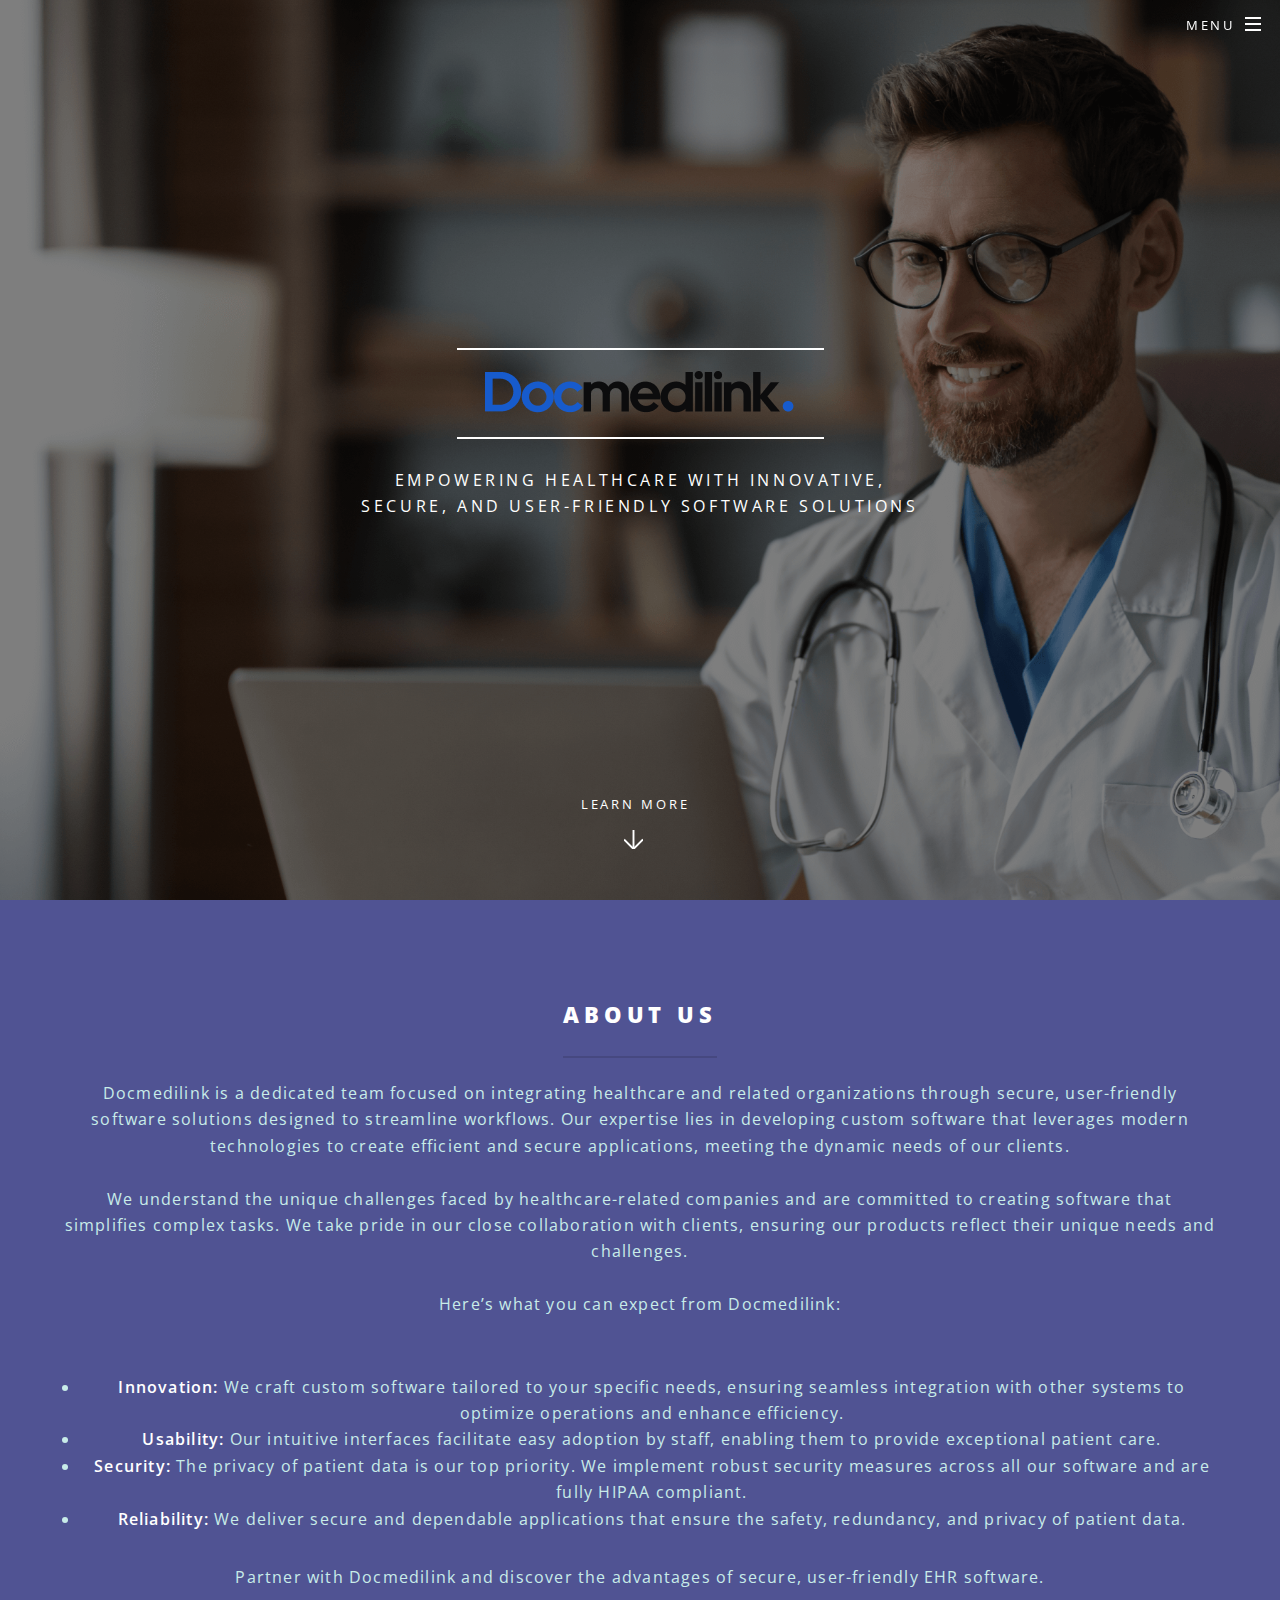
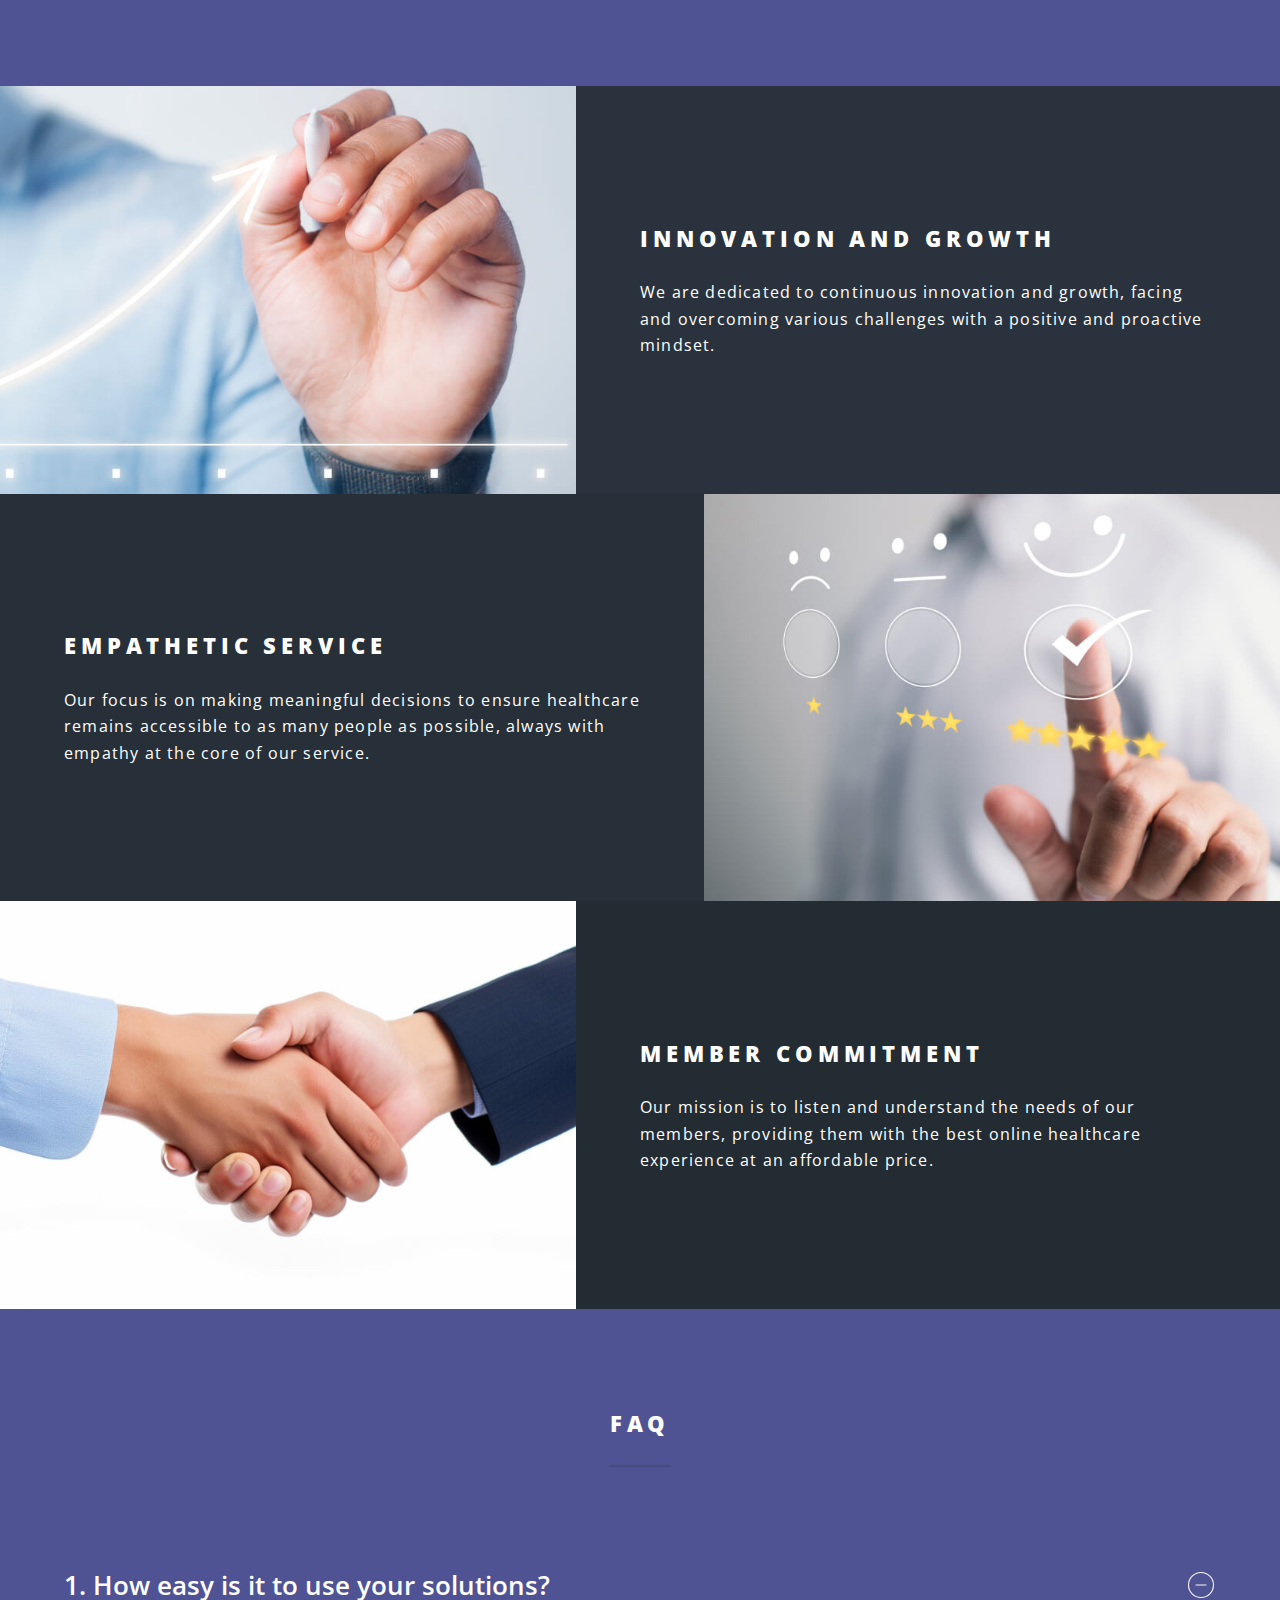
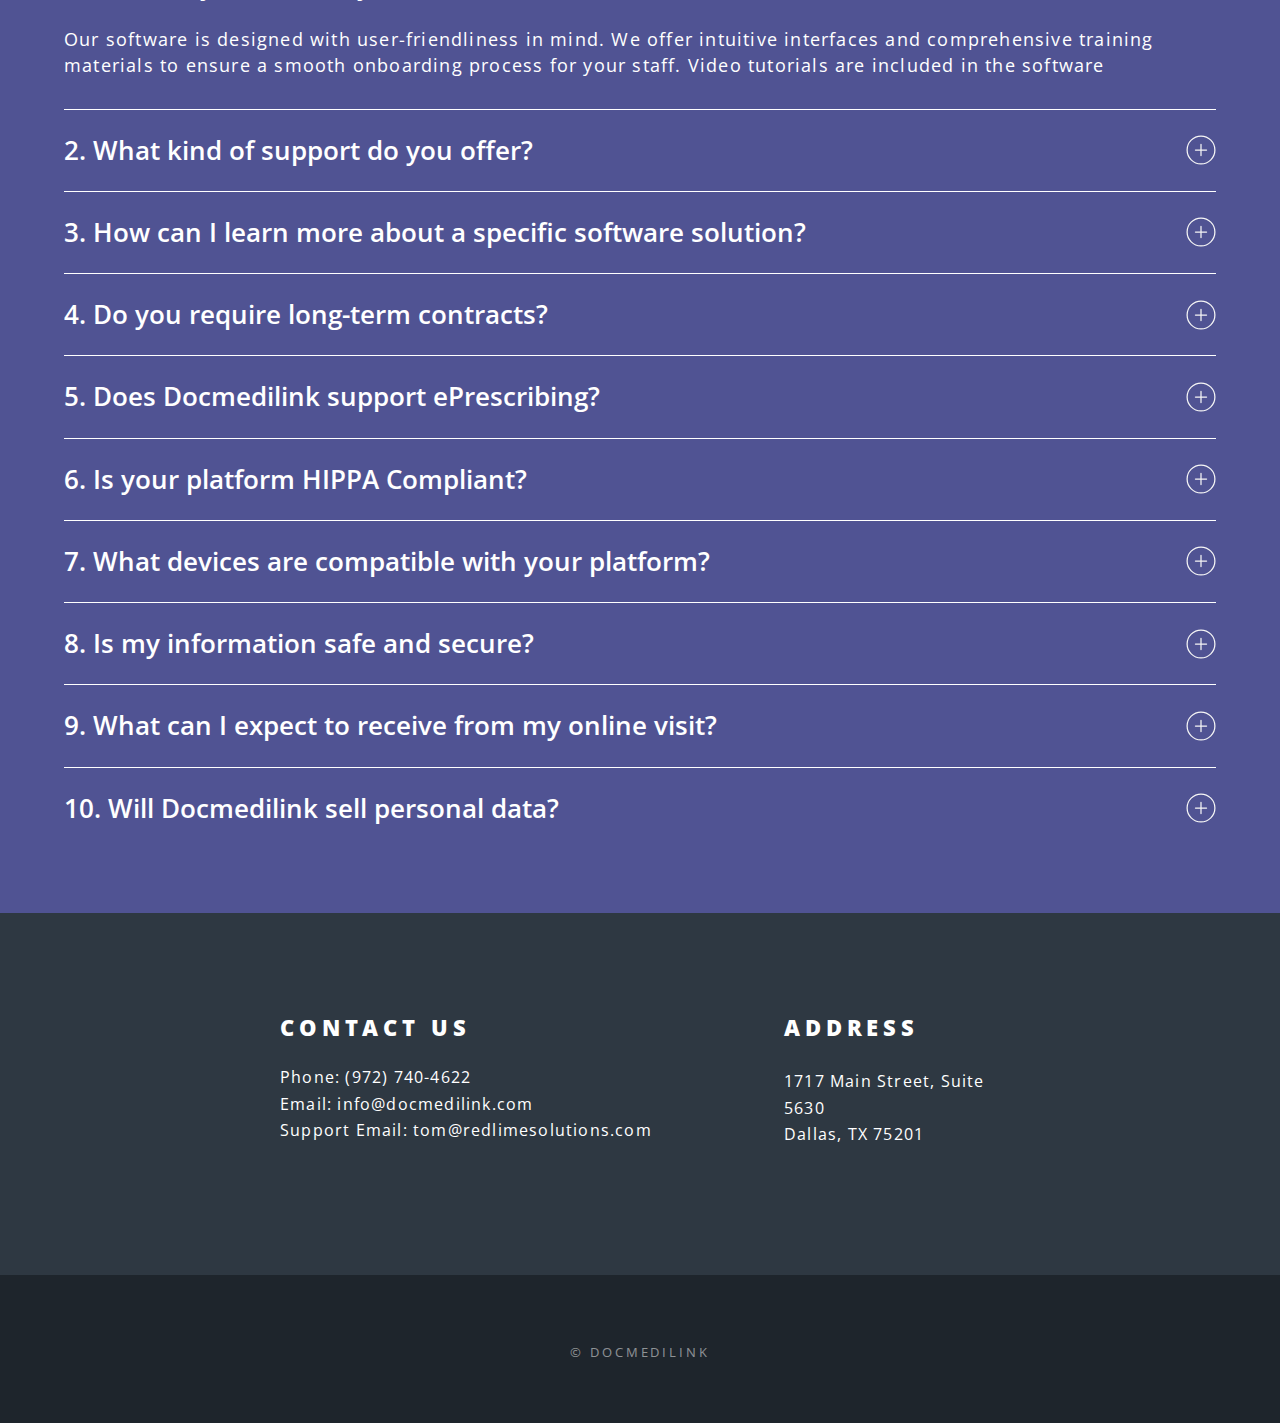
==== index.html @ ce6047c4 "Faq added" ====
<!DOCTYPE HTML>
<!--
	Spectral by HTML5 UP
	html5up.net | @ajlkn
	Free for personal and commercial use under the CCA 3.0 license (html5up.net/license)
-->
<html>

	<head>
		<title>Docmedilink | Empowering healthcare</title>
		<meta charset="utf-8" />
		<meta
			name="viewport"
			content="width=device-width, initial-scale=1, user-scalable=no"
		/>
		<link
			rel="stylesheet"
			href="https://cdn.jsdelivr.net/npm/bootstrap@5.3.3/dist/css/bootstrap.min.css"
		>
		<link
			rel="stylesheet"
			href="assets/css/main.css"
		/>

		<link
			rel="stylesheet"
			href="assets/css/style.css"
		/>

		<noscript>
			<link
				rel="stylesheet"
				href="assets/css/noscript.css"
			/>
		</noscript>
	</head>

	<body class="landing is-preload">

		<!-- Page Wrapper -->
		<div id="page-wrapper">

			<!-- Header -->
			<header
				id="header"
				class="alt"
			>
				<h1>
					<a
						href="index.html"
						class="logo"
					>
						<img
							src="images/docmedilink-logo.png"
							alt="Docmedilink"
						>
					</a>
				</h1>
				<nav id="nav">
					<ul>
						<li class="special">
							<a
								href="#menu"
								class="menuToggle"
							><span>Menu</span></a>
							<div id="menu">
								<ul>
									<li><a href="#banner">Home</a></li>
									<li><a href="#one">About Us</a></li>
									<li><a href="#two">Core values</a></li>
									<li><a href="#three">FAQ</a></li>
									<li><a href="#cta">Contact</a></li>
								</ul>
							</div>
						</li>
					</ul>
				</nav>
			</header>

			<!-- Banner -->
			<section id="banner">
				<div class="inner">
					<h2><img src="images/docmedilink-logo.png"></h2>
					<p>Empowering healthcare with innovative,<br />secure, and user-friendly software solutions
					</p>
					<!-- <ul class="actions special">
								<li><a href="#" class="button primary">Activate</a></li>
							</ul> -->
				</div>
				<a
					href="#one"
					class="more scrolly"
				>Learn More</a>
			</section>

			<!-- One -->
			<section
				id="one"
				class="wrapper style1 special"
			>
				<div class="inner">
					<header class="major">
						<h2>ABOUT US</h2>
						<p>Docmedilink is a dedicated team focused on integrating healthcare and related organizations through secure, user-friendly software
							solutions designed to streamline workflows. Our expertise lies in developing custom software that leverages modern technologies to
							create efficient and secure applications, meeting the dynamic needs of our clients.<br /><br />
							We understand the unique challenges faced by healthcare-related companies and are committed to creating software that simplifies complex
							tasks. We take pride in our close collaboration with clients, ensuring our products reflect their unique needs and challenges.
							<br /><br />Here’s what you can expect from Docmedilink:
						</p>
					</header>
					<ul>
						<li class="ui-list"><b>Innovation:</b> We craft custom software tailored to your specific needs, ensuring seamless integration with other
							systems to optimize operations and enhance efficiency.</li>
						<li class="ui-list"><b>Usability:</b> Our intuitive interfaces facilitate easy adoption by staff, enabling them to provide exceptional
							patient care. </li>
						<li class="ui-list"><b>Security:</b> The privacy of patient data is our top priority. We implement robust security measures across all our
							software and are fully HIPAA compliant.</li>
						<li class="ui-list"><b>Reliability:</b> We deliver secure and dependable applications that ensure the safety, redundancy, and privacy of
							patient data.</li>
					</ul>
					<p>
						Partner with Docmedilink and discover the advantages of secure, user-friendly EHR software.
					</p>
					<!-- <ul class="major">
								<li><span class="icon fa-gem major style1"><span class="label"><b>Innovation:</b> We craft custom software tailored to your specific needs, ensuring seamless integration with other systems to optimize operations and enhance efficiency.</span></span></li>
								<li><span class="icon fa-heart major style2"><span class="label"><b>Innovation:</b> We craft custom software tailored to your specific needs, ensuring seamless integration with other systems to optimize operations and enhance efficiency.</span></span></li>
								<li><span class="icon solid fa-code major style3"><span class="label"><b>Innovation:</b> We craft custom software tailored to your specific needs, ensuring seamless integration with other systems to optimize operations and enhance efficiency.</span></span></li>
							</ul> -->
				</div>
			</section>

			<!-- Two -->
			<section
				id="two"
				class="wrapper alt style2"
			>
				<section class="spotlight">
					<div class="image"><img
							src="images/pic01.jpg"
							alt=""
						/></div>
					<div class="content">
						<h2>Innovation and Growth</h2>
						<p>We are dedicated to continuous innovation and growth, facing and overcoming various challenges with a positive and proactive mindset.
						</p>
					</div>
				</section>
				<section class="spotlight">
					<div class="image"><img
							src="images/pic02.jpg"
							alt=""
						/></div>
					<div class="content">
						<h2>Empathetic Service</h2>
						<p>Our focus is on making meaningful decisions to ensure healthcare remains accessible to as many people as possible, always with empathy
							at the core of our service. </p>
					</div>
				</section>
				<section class="spotlight">
					<div class="image"><img
							src="images/pic03.jpg"
							alt=""
						/></div>
					<div class="content">
						<h2>Member Commitment</h2>
						<p>Our mission is to listen and understand the needs of our members, providing them with the best online healthcare experience at an
							affordable price. </p>
					</div>
				</section>
			</section>

			<!-- Three -->
			<section
				id="three"
				class="wrapper style3 special faq-section"
			>
				<div class="inner">
					<header class="major">
						<h2>FAQ</h2>
						<!-- <p>Aliquam ut ex ut augue consectetur interdum. Donec amet imperdiet eleifend<br />
								fringilla tincidunt. Nullam dui leo Aenean mi ligula, rhoncus ullamcorper.</p> -->
					</header>
					<!-- <ul class="features">
						<li class="icon solid fa-laptop">
							<h3>How easy is it to use your solutions?</h3>
							<p>Our software is designed with user-friendliness in mind. We offer intuitive interfaces and comprehensive training materials to ensure
								a smooth onboarding process for your staff. Video tutorials are included in the software.</p>
						</li>
						<li class="icon solid fa-laptop">
							<h3>What kind of support do you offer? </h3>
							<p>We offer comprehensive customer support over phone and e-mail to ensure you receive the assistance you need. Our team is available to
								answer questions, troubleshoot issues, and provide ongoing guidance.</p>
						</li>
						<li class="icon solid fa-laptop">
							<h3>How can I learn more about a specific software solution?</h3>
							<p>We encourage you to contact us directly for detailed information on software functionality, and to discuss your specific needs and
								request a personalized demo.</p>
						</li>
						<li class="icon solid fa-laptop">
							<h3>Do you require long-term contracts?</h3>
							<p>No.</p>
						</li>
					</ul> -->

					<div class="faq-item">
						<div
							class="accordion"
							id="accordionExample"
						>
							<div class="accordion-item">
								<h2 class="accordion-header">
									<button
										class="accordion-button"
										type="button"
										data-bs-toggle="collapse"
										data-bs-target="#collapseOne"
										aria-expanded="true"
										aria-controls="collapseOne"
									>
										1. How easy is it to use your solutions?
									</button>
								</h2>
								<div
									id="collapseOne"
									class="accordion-collapse collapse show"
									data-bs-parent="#accordionExample"
								>
									<div class="accordion-body text-start">
										Our software is designed with user-friendliness in mind. We offer intuitive interfaces and comprehensive training materials to
										ensure a smooth
										onboarding process for your staff. Video tutorials are included in the software
									</div>
								</div>
							</div>
							<div class="accordion-item">
								<h2 class="accordion-header">
									<button
										class="accordion-button collapsed"
										type="button"
										data-bs-toggle="collapse"
										data-bs-target="#collapseTwo"
										aria-expanded="false"
										aria-controls="collapseTwo"
									>
										2. What kind of support do you offer?
									</button>
								</h2>
								<div
									id="collapseTwo"
									class="accordion-collapse collapse"
									data-bs-parent="#accordionExample"
								>
									<div class="accordion-body text-start">
										We offer comprehensive customer support over phone and e-mail to ensure you receive the assistance you need. Our team is available
										to answer
										questions, troubleshoot issues, and provide ongoing guidance..
									</div>
								</div>
							</div>
							<div class="accordion-item">
								<h2 class="accordion-header">
									<button
										class="accordion-button collapsed"
										type="button"
										data-bs-toggle="collapse"
										data-bs-target="#collapseThree"
										aria-expanded="false"
										aria-controls="collapseThree"
									>
										3. How can I learn more about a specific software solution?
									</button>
								</h2>
								<div
									id="collapseThree"
									class="accordion-collapse collapse"
									data-bs-parent="#accordionExample"
								>
									<div class="accordion-body text-start">
										We encourage you to contact us directly for detailed information on software functionality, and to discuss your specific needs and
										request a
										personalized demo.
									</div>
								</div>
							</div>
							<div class="accordion-item">
								<h2 class="accordion-header">
									<button
										class="accordion-button collapsed"
										type="button"
										data-bs-toggle="collapse"
										data-bs-target="#collapseFour"
										aria-expanded="false"
										aria-controls="collapseFour"
									>
										4. Do you require long-term contracts?
									</button>
								</h2>
								<div
									id="collapseFour"
									class="accordion-collapse collapse"
									data-bs-parent="#accordionExample"
								>
									<div class="accordion-body text-start">
										No.
									</div>
								</div>
							</div>
							<div class="accordion-item">
								<h2 class="accordion-header">
									<button
										class="accordion-button collapsed"
										type="button"
										data-bs-toggle="collapse"
										data-bs-target="#collapseFive"
										aria-expanded="false"
										aria-controls="collapseFive"
									>
										5. Does Docmedilink support ePrescribing?
									</button>
								</h2>
								<div
									id="collapseFive"
									class="accordion-collapse collapse"
									data-bs-parent="#accordionExample"
								>
									<div class="accordion-body text-start">
										Yes, Docmedilink supports ePrescribing. Our software includes a secure and efficient ePrescribing feature that allows healthcare
										providers to
										electronically transmit prescriptions directly to pharmacies. This functionality is designed to improve the accuracy of
										prescriptions, reduce errors,
										and enhance overall patient safety. It integrates seamlessly with our other healthcare management tools, making the prescription
										process faster and
										more reliable.
									</div>
								</div>
							</div>
							<div class="accordion-item">
								<h2 class="accordion-header">
									<button
										class="accordion-button collapsed"
										type="button"
										data-bs-toggle="collapse"
										data-bs-target="#collapseSix"
										aria-expanded="false"
										aria-controls="collapseSix"
									>
										6. Is your platform HIPPA Compliant?
									</button>
								</h2>
								<div
									id="collapseSix"
									class="accordion-collapse collapse"
									data-bs-parent="#accordionExample"
								>
									<div class="accordion-body text-start">
										Yes, our platform is fully HIPAA compliant, ensuring the protection and privacy of patient health information.
									</div>
								</div>
							</div>
							<div class="accordion-item">
								<h2 class="accordion-header">
									<button
										class="accordion-button collapsed"
										type="button"
										data-bs-toggle="collapse"
										data-bs-target="#collapseSeven"
										aria-expanded="false"
										aria-controls="collapseSeven"
									>
										7. What devices are compatible with your platform?
									</button>
								</h2>
								<div
									id="collapseSeven"
									class="accordion-collapse collapse"
									data-bs-parent="#accordionExample"
								>
									<div class="accordion-body text-start">
										Our platform is designed to be user-friendly and accessible across various devices, including desktops, laptops, tablets, and
										smartphones.
									</div>
								</div>
							</div>
							<div class="accordion-item">
								<h2 class="accordion-header">
									<button
										class="accordion-button collapsed"
										type="button"
										data-bs-toggle="collapse"
										data-bs-target="#collapseEight"
										aria-expanded="false"
										aria-controls="collapseEight"
									>
										8. Is my information safe and secure?
									</button>
								</h2>
								<div
									id="collapseEight"
									class="accordion-collapse collapse"
									data-bs-parent="#accordionExample"
								>
									<div class="accordion-body text-start">
										Docmedilink adheres to the national patient information security standards found in both HIPAA and HITECH regulations, including
										sharing information
										with any accepted insurance providers. Your photos, personal and medical information, video chat, or diagnosis will never be made
										public.
									</div>
								</div>
							</div>
							<div class="accordion-item">
								<h2 class="accordion-header">
									<button
										class="accordion-button collapsed"
										type="button"
										data-bs-toggle="collapse"
										data-bs-target="#collapseTen"
										aria-expanded="false"
										aria-controls="collapseTen"
									>
										9. What can I expect to receive from my online visit?
									</button>
								</h2>
								<div
									id="collapseTen"
									class="accordion-collapse collapse"
									data-bs-parent="#accordionExample"
								>
									<div class="accordion-body text-start">
										<p class="mb-3">Your board-certified doctor will review your case and then provide you with a diagnosis and personalized treatment
											plan. Once
											completed, you will be
											notified by email or text message that your plan is available. You may access it at any time through our secure portal.
											Additionally, you may print
											your records or fax them to your primary care physician through our portal.</p>
										<p>Prescriptions are sent to the pharmacy of your choice automatically. Your doctor will ask you for any additional information
											(or new photos) if
											needed.</p>
									</div>
								</div>
							</div>
							<div class="accordion-item border-bottom-0">
								<h2 class="accordion-header">
									<button
										class="accordion-button collapsed"
										type="button"
										data-bs-toggle="collapse"
										data-bs-target="#collapseNine"
										aria-expanded="false"
										aria-controls="collapseNine"
									>
										10. Will Docmedilink sell personal data?
									</button>
								</h2>
								<div
									id="collapseNine"
									class="accordion-collapse collapse"
									data-bs-parent="#accordionExample"
								>
									<div class="accordion-body text-start">
										No, per our terms of service Docmedilink will not sell your personal data.
									</div>
								</div>
							</div>
						</div>
					</div>
				</div>
			</section>

			<!-- CTA -->
			<section
				id="cta"
				class="wrapper style4"
			>
				<div class="inner">
					<header>
						<h2>Contact Us</h2>
						<p>Phone: (972) 740-4622 <br />
							Email: info@docmedilink.com<br />
							Support Email: tom@redlimesolutions.com </p>
					</header>
					<ul class="actions stacked">
						<h2>Address</h2>
						<p>1717 Main Street, Suite 5630<br />
							Dallas, TX 75201
						</p>
					</ul>
				</div>
			</section>

			<!-- Footer -->
			<footer id="footer">
				<!-- <ul class="icons">
					<li><a
							href="#"
							class="icon brands fa-twitter"
						><span class="label">Twitter</span></a></li>
					<li><a
							href="#"
							class="icon brands fa-facebook-f"
						><span class="label">Facebook</span></a></li>
					<li><a
							href="#"
							class="icon brands fa-instagram"
						><span class="label">Instagram</span></a></li>
					<li><a
							href="#"
							class="icon brands fa-dribbble"
						><span class="label">Dribbble</span></a></li>
					<li><a
							href="#"
							class="icon solid fa-envelope"
						><span class="label">Email</span></a></li>
				</ul> -->
				<ul class="copyright">
					<li>&copy; Docmedilink</li>
				</ul>
			</footer>

		</div>

		<!-- Scripts -->
		<script src="https://cdn.jsdelivr.net/npm/bootstrap@5.3.3/dist/js/bootstrap.bundle.min.js
"></script>
		<script src="assets/js/jquery.min.js"></script>
		<script src="assets/js/jquery.scrollex.min.js"></script>
		<script src="assets/js/jquery.scrolly.min.js"></script>
		<script src="assets/js/browser.min.js"></script>
		<script src="assets/js/breakpoints.min.js"></script>
		<script src="assets/js/util.js"></script>
		<script src="assets/js/main.js"></script>

	</body>

</html>
---- assets/css/main.css ----
@import "fontawesome-all.min.css";
@import url("https://fonts.googleapis.com/css?family=Open+Sans:400,400italic,600,600italic,800,800italic");
/*
	Spectral by HTML5 UP
	html5up.net | @ajlkn
	Free for personal and commercial use under the CCA 3.0 license (html5up.net/license)
*/
html,
body,
div,
span,
applet,
object,
iframe,
h1,
h2,
h3,
h4,
h5,
h6,
p,
blockquote,
pre,
a,
abbr,
acronym,
address,
big,
cite,
code,
del,
dfn,
em,
img,
ins,
kbd,
q,
s,
samp,
small,
strike,
strong,
sub,
sup,
tt,
var,
b,
u,
i,
center,
dl,
dt,
dd,
ol,
ul,
li,
fieldset,
form,
label,
legend,
table,
caption,
tbody,
tfoot,
thead,
tr,
th,
td,
article,
aside,
canvas,
details,
embed,
figure,
figcaption,
footer,
header,
hgroup,
menu,
nav,
output,
ruby,
section,
summary,
time,
mark,
audio,
video {
  margin: 0;
  padding: 0;
  border: 0;
  font-size: 100%;
  font: inherit;
  vertical-align: baseline;
}

article,
aside,
details,
figcaption,
figure,
footer,
header,
hgroup,
menu,
nav,
section {
  display: block;
}

body {
  line-height: 1;
}

ol,
ul {
  list-style: none;
}

blockquote,
q {
  quotes: none;
}
blockquote:before, blockquote:after,
q:before,
q:after {
  content: "";
  content: none;
}

table {
  border-collapse: collapse;
  border-spacing: 0;
}

body {
  scroll-behavior: smooth;
  -webkit-text-size-adjust: none;
}

mark {
  background-color: transparent;
  color: inherit;
}

input::-moz-focus-inner {
  border: 0;
  padding: 0;
}

input,
select,
textarea {
  -moz-appearance: none;
  -webkit-appearance: none;
  -ms-appearance: none;
  appearance: none;
}

/* Basic */
@-ms-viewport {
  width: device-width;
}
html {
  box-sizing: border-box;
  scroll-behavior: smooth;
}

*,
*:before,
*:after {
  box-sizing: inherit;
}

body {
  background: #2e3842;
}
body.is-preload *,
body.is-preload *:before,
body.is-preload *:after {
  -moz-animation: none !important;
  -webkit-animation: none !important;
  -ms-animation: none !important;
  animation: none !important;
  -moz-transition: none !important;
  -webkit-transition: none !important;
  -ms-transition: none !important;
  transition: none !important;
}

body,
input,
select,
textarea {
  color: #fff;
  font-family: "Open Sans", Helvetica, sans-serif;
  font-size: 15pt;
  font-weight: 400;
  letter-spacing: 0.075em;
  line-height: 1.65em;
}
@media screen and (max-width: 1680px) {
  body,
  input,
  select,
  textarea {
    font-size: 13pt;
  }
}
@media screen and (max-width: 1280px) {
  body,
  input,
  select,
  textarea {
    font-size: 12pt;
  }
}
@media screen and (max-width: 736px) {
  body,
  input,
  select,
  textarea {
    font-size: 11pt;
    letter-spacing: 0.0375em;
  }
}

a {
  -moz-transition: color 0.2s ease, border-bottom-color 0.2s ease;
  -webkit-transition: color 0.2s ease, border-bottom-color 0.2s ease;
  -ms-transition: color 0.2s ease, border-bottom-color 0.2s ease;
  transition: color 0.2s ease, border-bottom-color 0.2s ease;
  border-bottom: dotted 1px;
  color: inherit;
  text-decoration: none;
}
a:hover {
  border-bottom-color: transparent;
}

strong,
b {
  color: #fff;
  font-weight: 600;
}

em,
i {
  font-style: italic;
}

p {
  margin: 0 0 2em 0;
}

h1,
h2,
h3,
h4,
h5,
h6 {
  color: #fff;
  font-weight: 800;
  letter-spacing: 0.225em;
  line-height: 1em;
  margin: 0 0 1em 0;
  text-transform: uppercase;
}
h1 a,
h2 a,
h3 a,
h4 a,
h5 a,
h6 a {
  color: inherit;
  text-decoration: none;
}

h2 {
  font-size: 1.35em;
  line-height: 1.75em;
}
@media screen and (max-width: 736px) {
  h2 {
    font-size: 1.1em;
    line-height: 1.65em;
  }
}

h3 {
  font-size: 1.15em;
  line-height: 1.75em;
}
@media screen and (max-width: 736px) {
  h3 {
    font-size: 1em;
    line-height: 1.65em;
  }
}

h4 {
  font-size: 1em;
  line-height: 1.5em;
}

h5 {
  font-size: 0.8em;
  line-height: 1.5em;
}

h6 {
  font-size: 0.7em;
  line-height: 1.5em;
}

sub {
  font-size: 0.8em;
  position: relative;
  top: 0.5em;
}

sup {
  font-size: 0.8em;
  position: relative;
  top: -0.5em;
}

hr {
  border: 0;
  border-bottom: solid 2px #fff;
  margin: 3em 0;
}
hr.major {
  margin: 4.5em 0;
}

blockquote {
  border-left: solid 4px #fff;
  font-style: italic;
  margin: 0 0 2em 0;
  padding: 0.5em 0 0.5em 2em;
}

code {
  background: rgba(144, 144, 144, 0.25);
  border-radius: 3px;
  font-family: "Courier New", monospace;
  font-size: 0.9em;
  letter-spacing: 0;
  margin: 0 0.25em;
  padding: 0.25em 0.65em;
}

pre {
  -webkit-overflow-scrolling: touch;
  font-family: "Courier New", monospace;
  font-size: 0.9em;
  margin: 0 0 2em 0;
}
pre code {
  display: block;
  line-height: 1.75em;
  padding: 1em 1.5em;
  overflow-x: auto;
}

.align-left {
  text-align: left;
}

.align-center {
  text-align: center;
}

.align-right {
  text-align: right;
}

/* Row */
.row {
  display: flex;
  flex-wrap: wrap;
  box-sizing: border-box;
  align-items: stretch;
}
.row > * {
  box-sizing: border-box;
}
.row.gtr-uniform > * > :last-child {
  margin-bottom: 0;
}
.row.aln-left {
  justify-content: flex-start;
}
.row.aln-center {
  justify-content: center;
}
.row.aln-right {
  justify-content: flex-end;
}
.row.aln-top {
  align-items: flex-start;
}
.row.aln-middle {
  align-items: center;
}
.row.aln-bottom {
  align-items: flex-end;
}
.row > .imp {
  order: -1;
}
.row > .col-1 {
  width: 8.3333333333%;
}
.row > .off-1 {
  margin-left: 8.3333333333%;
}
.row > .col-2 {
  width: 16.6666666667%;
}
.row > .off-2 {
  margin-left: 16.6666666667%;
}
.row > .col-3 {
  width: 25%;
}
.row > .off-3 {
  margin-left: 25%;
}
.row > .col-4 {
  width: 33.3333333333%;
}
.row > .off-4 {
  margin-left: 33.3333333333%;
}
.row > .col-5 {
  width: 41.6666666667%;
}
.row > .off-5 {
  margin-left: 41.6666666667%;
}
.row > .col-6 {
  width: 50%;
}
.row > .off-6 {
  margin-left: 50%;
}
.row > .col-7 {
  width: 58.3333333333%;
}
.row > .off-7 {
  margin-left: 58.3333333333%;
}
.row > .col-8 {
  width: 66.6666666667%;
}
.row > .off-8 {
  margin-left: 66.6666666667%;
}
.row > .col-9 {
  width: 75%;
}
.row > .off-9 {
  margin-left: 75%;
}
.row > .col-10 {
  width: 83.3333333333%;
}
.row > .off-10 {
  margin-left: 83.3333333333%;
}
.row > .col-11 {
  width: 91.6666666667%;
}
.row > .off-11 {
  margin-left: 91.6666666667%;
}
.row > .col-12 {
  width: 100%;
}
.row > .off-12 {
  margin-left: 100%;
}
.row.gtr-0 {
  margin-top: 0;
  margin-left: 0em;
}
.row.gtr-0 > * {
  padding: 0 0 0 0em;
}
.row.gtr-0.gtr-uniform {
  margin-top: 0em;
}
.row.gtr-0.gtr-uniform > * {
  padding-top: 0em;
}
.row.gtr-25 {
  margin-top: 0;
  margin-left: -0.375em;
}
.row.gtr-25 > * {
  padding: 0 0 0 0.375em;
}
.row.gtr-25.gtr-uniform {
  margin-top: -0.375em;
}
.row.gtr-25.gtr-uniform > * {
  padding-top: 0.375em;
}
.row.gtr-50 {
  margin-top: 0;
  margin-left: -0.75em;
}
.row.gtr-50 > * {
  padding: 0 0 0 0.75em;
}
.row.gtr-50.gtr-uniform {
  margin-top: -0.75em;
}
.row.gtr-50.gtr-uniform > * {
  padding-top: 0.75em;
}
.row {
  margin-top: 0;
  margin-left: -1.5em;
}
.row > * {
  padding: 0 0 0 1.5em;
}
.row.gtr-uniform {
  margin-top: -1.5em;
}
.row.gtr-uniform > * {
  padding-top: 1.5em;
}
.row.gtr-150 {
  margin-top: 0;
  margin-left: -2.25em;
}
.row.gtr-150 > * {
  padding: 0 0 0 2.25em;
}
.row.gtr-150.gtr-uniform {
  margin-top: -2.25em;
}
.row.gtr-150.gtr-uniform > * {
  padding-top: 2.25em;
}
.row.gtr-200 {
  margin-top: 0;
  margin-left: -3em;
}
.row.gtr-200 > * {
  padding: 0 0 0 3em;
}
.row.gtr-200.gtr-uniform {
  margin-top: -3em;
}
.row.gtr-200.gtr-uniform > * {
  padding-top: 3em;
}
@media screen and (max-width: 1680px) {
  .row {
    display: flex;
    flex-wrap: wrap;
    box-sizing: border-box;
    align-items: stretch;
  }
  .row > * {
    box-sizing: border-box;
  }
  .row.gtr-uniform > * > :last-child {
    margin-bottom: 0;
  }
  .row.aln-left {
    justify-content: flex-start;
  }
  .row.aln-center {
    justify-content: center;
  }
  .row.aln-right {
    justify-content: flex-end;
  }
  .row.aln-top {
    align-items: flex-start;
  }
  .row.aln-middle {
    align-items: center;
  }
  .row.aln-bottom {
    align-items: flex-end;
  }
  .row > .imp-xlarge {
    order: -1;
  }
  .row > .col-1-xlarge {
    width: 8.3333333333%;
  }
  .row > .off-1-xlarge {
    margin-left: 8.3333333333%;
  }
  .row > .col-2-xlarge {
    width: 16.6666666667%;
  }
  .row > .off-2-xlarge {
    margin-left: 16.6666666667%;
  }
  .row > .col-3-xlarge {
    width: 25%;
  }
  .row > .off-3-xlarge {
    margin-left: 25%;
  }
  .row > .col-4-xlarge {
    width: 33.3333333333%;
  }
  .row > .off-4-xlarge {
    margin-left: 33.3333333333%;
  }
  .row > .col-5-xlarge {
    width: 41.6666666667%;
  }
  .row > .off-5-xlarge {
    margin-left: 41.6666666667%;
  }
  .row > .col-6-xlarge {
    width: 50%;
  }
  .row > .off-6-xlarge {
    margin-left: 50%;
  }
  .row > .col-7-xlarge {
    width: 58.3333333333%;
  }
  .row > .off-7-xlarge {
    margin-left: 58.3333333333%;
  }
  .row > .col-8-xlarge {
    width: 66.6666666667%;
  }
  .row > .off-8-xlarge {
    margin-left: 66.6666666667%;
  }
  .row > .col-9-xlarge {
    width: 75%;
  }
  .row > .off-9-xlarge {
    margin-left: 75%;
  }
  .row > .col-10-xlarge {
    width: 83.3333333333%;
  }
  .row > .off-10-xlarge {
    margin-left: 83.3333333333%;
  }
  .row > .col-11-xlarge {
    width: 91.6666666667%;
  }
  .row > .off-11-xlarge {
    margin-left: 91.6666666667%;
  }
  .row > .col-12-xlarge {
    width: 100%;
  }
  .row > .off-12-xlarge {
    margin-left: 100%;
  }
  .row.gtr-0 {
    margin-top: 0;
    margin-left: 0em;
  }
  .row.gtr-0 > * {
    padding: 0 0 0 0em;
  }
  .row.gtr-0.gtr-uniform {
    margin-top: 0em;
  }
  .row.gtr-0.gtr-uniform > * {
    padding-top: 0em;
  }
  .row.gtr-25 {
    margin-top: 0;
    margin-left: -0.375em;
  }
  .row.gtr-25 > * {
    padding: 0 0 0 0.375em;
  }
  .row.gtr-25.gtr-uniform {
    margin-top: -0.375em;
  }
  .row.gtr-25.gtr-uniform > * {
    padding-top: 0.375em;
  }
  .row.gtr-50 {
    margin-top: 0;
    margin-left: -0.75em;
  }
  .row.gtr-50 > * {
    padding: 0 0 0 0.75em;
  }
  .row.gtr-50.gtr-uniform {
    margin-top: -0.75em;
  }
  .row.gtr-50.gtr-uniform > * {
    padding-top: 0.75em;
  }
  .row {
    margin-top: 0;
    margin-left: -1.5em;
  }
  .row > * {
    padding: 0 0 0 1.5em;
  }
  .row.gtr-uniform {
    margin-top: -1.5em;
  }
  .row.gtr-uniform > * {
    padding-top: 1.5em;
  }
  .row.gtr-150 {
    margin-top: 0;
    margin-left: -2.25em;
  }
  .row.gtr-150 > * {
    padding: 0 0 0 2.25em;
  }
  .row.gtr-150.gtr-uniform {
    margin-top: -2.25em;
  }
  .row.gtr-150.gtr-uniform > * {
    padding-top: 2.25em;
  }
  .row.gtr-200 {
    margin-top: 0;
    margin-left: -3em;
  }
  .row.gtr-200 > * {
    padding: 0 0 0 3em;
  }
  .row.gtr-200.gtr-uniform {
    margin-top: -3em;
  }
  .row.gtr-200.gtr-uniform > * {
    padding-top: 3em;
  }
}
@media screen and (max-width: 1280px) {
  .row {
    display: flex;
    flex-wrap: wrap;
    box-sizing: border-box;
    align-items: stretch;
  }
  .row > * {
    box-sizing: border-box;
  }
  .row.gtr-uniform > * > :last-child {
    margin-bottom: 0;
  }
  .row.aln-left {
    justify-content: flex-start;
  }
  .row.aln-center {
    justify-content: center;
  }
  .row.aln-right {
    justify-content: flex-end;
  }
  .row.aln-top {
    align-items: flex-start;
  }
  .row.aln-middle {
    align-items: center;
  }
  .row.aln-bottom {
    align-items: flex-end;
  }
  .row > .imp-large {
    order: -1;
  }
  .row > .col-1-large {
    width: 8.3333333333%;
  }
  .row > .off-1-large {
    margin-left: 8.3333333333%;
  }
  .row > .col-2-large {
    width: 16.6666666667%;
  }
  .row > .off-2-large {
    margin-left: 16.6666666667%;
  }
  .row > .col-3-large {
    width: 25%;
  }
  .row > .off-3-large {
    margin-left: 25%;
  }
  .row > .col-4-large {
    width: 33.3333333333%;
  }
  .row > .off-4-large {
    margin-left: 33.3333333333%;
  }
  .row > .col-5-large {
    width: 41.6666666667%;
  }
  .row > .off-5-large {
    margin-left: 41.6666666667%;
  }
  .row > .col-6-large {
    width: 50%;
  }
  .row > .off-6-large {
    margin-left: 50%;
  }
  .row > .col-7-large {
    width: 58.3333333333%;
  }
  .row > .off-7-large {
    margin-left: 58.3333333333%;
  }
  .row > .col-8-large {
    width: 66.6666666667%;
  }
  .row > .off-8-large {
    margin-left: 66.6666666667%;
  }
  .row > .col-9-large {
    width: 75%;
  }
  .row > .off-9-large {
    margin-left: 75%;
  }
  .row > .col-10-large {
    width: 83.3333333333%;
  }
  .row > .off-10-large {
    margin-left: 83.3333333333%;
  }
  .row > .col-11-large {
    width: 91.6666666667%;
  }
  .row > .off-11-large {
    margin-left: 91.6666666667%;
  }
  .row > .col-12-large {
    width: 100%;
  }
  .row > .off-12-large {
    margin-left: 100%;
  }
  .row.gtr-0 {
    margin-top: 0;
    margin-left: 0em;
  }
  .row.gtr-0 > * {
    padding: 0 0 0 0em;
  }
  .row.gtr-0.gtr-uniform {
    margin-top: 0em;
  }
  .row.gtr-0.gtr-uniform > * {
    padding-top: 0em;
  }
  .row.gtr-25 {
    margin-top: 0;
    margin-left: -0.375em;
  }
  .row.gtr-25 > * {
    padding: 0 0 0 0.375em;
  }
  .row.gtr-25.gtr-uniform {
    margin-top: -0.375em;
  }
  .row.gtr-25.gtr-uniform > * {
    padding-top: 0.375em;
  }
  .row.gtr-50 {
    margin-top: 0;
    margin-left: -0.75em;
  }
  .row.gtr-50 > * {
    padding: 0 0 0 0.75em;
  }
  .row.gtr-50.gtr-uniform {
    margin-top: -0.75em;
  }
  .row.gtr-50.gtr-uniform > * {
    padding-top: 0.75em;
  }
  .row {
    margin-top: 0;
    margin-left: -1.5em;
  }
  .row > * {
    padding: 0 0 0 1.5em;
  }
  .row.gtr-uniform {
    margin-top: -1.5em;
  }
  .row.gtr-uniform > * {
    padding-top: 1.5em;
  }
  .row.gtr-150 {
    margin-top: 0;
    margin-left: -2.25em;
  }
  .row.gtr-150 > * {
    padding: 0 0 0 2.25em;
  }
  .row.gtr-150.gtr-uniform {
    margin-top: -2.25em;
  }
  .row.gtr-150.gtr-uniform > * {
    padding-top: 2.25em;
  }
  .row.gtr-200 {
    margin-top: 0;
    margin-left: -3em;
  }
  .row.gtr-200 > * {
    padding: 0 0 0 3em;
  }
  .row.gtr-200.gtr-uniform {
    margin-top: -3em;
  }
  .row.gtr-200.gtr-uniform > * {
    padding-top: 3em;
  }
}
@media screen and (max-width: 980px) {
  .row {
    display: flex;
    flex-wrap: wrap;
    box-sizing: border-box;
    align-items: stretch;
  }
  .row > * {
    box-sizing: border-box;
  }
  .row.gtr-uniform > * > :last-child {
    margin-bottom: 0;
  }
  .row.aln-left {
    justify-content: flex-start;
  }
  .row.aln-center {
    justify-content: center;
  }
  .row.aln-right {
    justify-content: flex-end;
  }
  .row.aln-top {
    align-items: flex-start;
  }
  .row.aln-middle {
    align-items: center;
  }
  .row.aln-bottom {
    align-items: flex-end;
  }
  .row > .imp-medium {
    order: -1;
  }
  .row > .col-1-medium {
    width: 8.3333333333%;
  }
  .row > .off-1-medium {
    margin-left: 8.3333333333%;
  }
  .row > .col-2-medium {
    width: 16.6666666667%;
  }
  .row > .off-2-medium {
    margin-left: 16.6666666667%;
  }
  .row > .col-3-medium {
    width: 25%;
  }
  .row > .off-3-medium {
    margin-left: 25%;
  }
  .row > .col-4-medium {
    width: 33.3333333333%;
  }
  .row > .off-4-medium {
    margin-left: 33.3333333333%;
  }
  .row > .col-5-medium {
    width: 41.6666666667%;
  }
  .row > .off-5-medium {
    margin-left: 41.6666666667%;
  }
  .row > .col-6-medium {
    width: 50%;
  }
  .row > .off-6-medium {
    margin-left: 50%;
  }
  .row > .col-7-medium {
    width: 58.3333333333%;
  }
  .row > .off-7-medium {
    margin-left: 58.3333333333%;
  }
  .row > .col-8-medium {
    width: 66.6666666667%;
  }
  .row > .off-8-medium {
    margin-left: 66.6666666667%;
  }
  .row > .col-9-medium {
    width: 75%;
  }
  .row > .off-9-medium {
    margin-left: 75%;
  }
  .row > .col-10-medium {
    width: 83.3333333333%;
  }
  .row > .off-10-medium {
    margin-left: 83.3333333333%;
  }
  .row > .col-11-medium {
    width: 91.6666666667%;
  }
  .row > .off-11-medium {
    margin-left: 91.6666666667%;
  }
  .row > .col-12-medium {
    width: 100%;
  }
  .row > .off-12-medium {
    margin-left: 100%;
  }
  .row.gtr-0 {
    margin-top: 0;
    margin-left: 0em;
  }
  .row.gtr-0 > * {
    padding: 0 0 0 0em;
  }
  .row.gtr-0.gtr-uniform {
    margin-top: 0em;
  }
  .row.gtr-0.gtr-uniform > * {
    padding-top: 0em;
  }
  .row.gtr-25 {
    margin-top: 0;
    margin-left: -0.375em;
  }
  .row.gtr-25 > * {
    padding: 0 0 0 0.375em;
  }
  .row.gtr-25.gtr-uniform {
    margin-top: -0.375em;
  }
  .row.gtr-25.gtr-uniform > * {
    padding-top: 0.375em;
  }
  .row.gtr-50 {
    margin-top: 0;
    margin-left: -0.75em;
  }
  .row.gtr-50 > * {
    padding: 0 0 0 0.75em;
  }
  .row.gtr-50.gtr-uniform {
    margin-top: -0.75em;
  }
  .row.gtr-50.gtr-uniform > * {
    padding-top: 0.75em;
  }
  .row {
    margin-top: 0;
    margin-left: -1.5em;
  }
  .row > * {
    padding: 0 0 0 1.5em;
  }
  .row.gtr-uniform {
    margin-top: -1.5em;
  }
  .row.gtr-uniform > * {
    padding-top: 1.5em;
  }
  .row.gtr-150 {
    margin-top: 0;
    margin-left: -2.25em;
  }
  .row.gtr-150 > * {
    padding: 0 0 0 2.25em;
  }
  .row.gtr-150.gtr-uniform {
    margin-top: -2.25em;
  }
  .row.gtr-150.gtr-uniform > * {
    padding-top: 2.25em;
  }
  .row.gtr-200 {
    margin-top: 0;
    margin-left: -3em;
  }
  .row.gtr-200 > * {
    padding: 0 0 0 3em;
  }
  .row.gtr-200.gtr-uniform {
    margin-top: -3em;
  }
  .row.gtr-200.gtr-uniform > * {
    padding-top: 3em;
  }
}
@media screen and (max-width: 736px) {
  .row {
    display: flex;
    flex-wrap: wrap;
    box-sizing: border-box;
    align-items: stretch;
  }
  .row > * {
    box-sizing: border-box;
  }
  .row.gtr-uniform > * > :last-child {
    margin-bottom: 0;
  }
  .row.aln-left {
    justify-content: flex-start;
  }
  .row.aln-center {
    justify-content: center;
  }
  .row.aln-right {
    justify-content: flex-end;
  }
  .row.aln-top {
    align-items: flex-start;
  }
  .row.aln-middle {
    align-items: center;
  }
  .row.aln-bottom {
    align-items: flex-end;
  }
  .row > .imp-small {
    order: -1;
  }
  .row > .col-1-small {
    width: 8.3333333333%;
  }
  .row > .off-1-small {
    margin-left: 8.3333333333%;
  }
  .row > .col-2-small {
    width: 16.6666666667%;
  }
  .row > .off-2-small {
    margin-left: 16.6666666667%;
  }
  .row > .col-3-small {
    width: 25%;
  }
  .row > .off-3-small {
    margin-left: 25%;
  }
  .row > .col-4-small {
    width: 33.3333333333%;
  }
  .row > .off-4-small {
    margin-left: 33.3333333333%;
  }
  .row > .col-5-small {
    width: 41.6666666667%;
  }
  .row > .off-5-small {
    margin-left: 41.6666666667%;
  }
  .row > .col-6-small {
    width: 50%;
  }
  .row > .off-6-small {
    margin-left: 50%;
  }
  .row > .col-7-small {
    width: 58.3333333333%;
  }
  .row > .off-7-small {
    margin-left: 58.3333333333%;
  }
  .row > .col-8-small {
    width: 66.6666666667%;
  }
  .row > .off-8-small {
    margin-left: 66.6666666667%;
  }
  .row > .col-9-small {
    width: 75%;
  }
  .row > .off-9-small {
    margin-left: 75%;
  }
  .row > .col-10-small {
    width: 83.3333333333%;
  }
  .row > .off-10-small {
    margin-left: 83.3333333333%;
  }
  .row > .col-11-small {
    width: 91.6666666667%;
  }
  .row > .off-11-small {
    margin-left: 91.6666666667%;
  }
  .row > .col-12-small {
    width: 100%;
  }
  .row > .off-12-small {
    margin-left: 100%;
  }
  .row.gtr-0 {
    margin-top: 0;
    margin-left: 0em;
  }
  .row.gtr-0 > * {
    padding: 0 0 0 0em;
  }
  .row.gtr-0.gtr-uniform {
    margin-top: 0em;
  }
  .row.gtr-0.gtr-uniform > * {
    padding-top: 0em;
  }
  .row.gtr-25 {
    margin-top: 0;
    margin-left: -0.375em;
  }
  .row.gtr-25 > * {
    padding: 0 0 0 0.375em;
  }
  .row.gtr-25.gtr-uniform {
    margin-top: -0.375em;
  }
  .row.gtr-25.gtr-uniform > * {
    padding-top: 0.375em;
  }
  .row.gtr-50 {
    margin-top: 0;
    margin-left: -0.75em;
  }
  .row.gtr-50 > * {
    padding: 0 0 0 0.75em;
  }
  .row.gtr-50.gtr-uniform {
    margin-top: -0.75em;
  }
  .row.gtr-50.gtr-uniform > * {
    padding-top: 0.75em;
  }
  .row {
    margin-top: 0;
    margin-left: -1.5em;
  }
  .row > * {
    padding: 0 0 0 1.5em;
  }
  .row.gtr-uniform {
    margin-top: -1.5em;
  }
  .row.gtr-uniform > * {
    padding-top: 1.5em;
  }
  .row.gtr-150 {
    margin-top: 0;
    margin-left: -2.25em;
  }
  .row.gtr-150 > * {
    padding: 0 0 0 2.25em;
  }
  .row.gtr-150.gtr-uniform {
    margin-top: -2.25em;
  }
  .row.gtr-150.gtr-uniform > * {
    padding-top: 2.25em;
  }
  .row.gtr-200 {
    margin-top: 0;
    margin-left: -3em;
  }
  .row.gtr-200 > * {
    padding: 0 0 0 3em;
  }
  .row.gtr-200.gtr-uniform {
    margin-top: -3em;
  }
  .row.gtr-200.gtr-uniform > * {
    padding-top: 3em;
  }
}
@media screen and (max-width: 480px) {
  .row {
    display: flex;
    flex-wrap: wrap;
    box-sizing: border-box;
    align-items: stretch;
  }
  .row > * {
    box-sizing: border-box;
  }
  .row.gtr-uniform > * > :last-child {
    margin-bottom: 0;
  }
  .row.aln-left {
    justify-content: flex-start;
  }
  .row.aln-center {
    justify-content: center;
  }
  .row.aln-right {
    justify-content: flex-end;
  }
  .row.aln-top {
    align-items: flex-start;
  }
  .row.aln-middle {
    align-items: center;
  }
  .row.aln-bottom {
    align-items: flex-end;
  }
  .row > .imp-xsmall {
    order: -1;
  }
  .row > .col-1-xsmall {
    width: 8.3333333333%;
  }
  .row > .off-1-xsmall {
    margin-left: 8.3333333333%;
  }
  .row > .col-2-xsmall {
    width: 16.6666666667%;
  }
  .row > .off-2-xsmall {
    margin-left: 16.6666666667%;
  }
  .row > .col-3-xsmall {
    width: 25%;
  }
  .row > .off-3-xsmall {
    margin-left: 25%;
  }
  .row > .col-4-xsmall {
    width: 33.3333333333%;
  }
  .row > .off-4-xsmall {
    margin-left: 33.3333333333%;
  }
  .row > .col-5-xsmall {
    width: 41.6666666667%;
  }
  .row > .off-5-xsmall {
    margin-left: 41.6666666667%;
  }
  .row > .col-6-xsmall {
    width: 50%;
  }
  .row > .off-6-xsmall {
    margin-left: 50%;
  }
  .row > .col-7-xsmall {
    width: 58.3333333333%;
  }
  .row > .off-7-xsmall {
    margin-left: 58.3333333333%;
  }
  .row > .col-8-xsmall {
    width: 66.6666666667%;
  }
  .row > .off-8-xsmall {
    margin-left: 66.6666666667%;
  }
  .row > .col-9-xsmall {
    width: 75%;
  }
  .row > .off-9-xsmall {
    margin-left: 75%;
  }
  .row > .col-10-xsmall {
    width: 83.3333333333%;
  }
  .row > .off-10-xsmall {
    margin-left: 83.3333333333%;
  }
  .row > .col-11-xsmall {
    width: 91.6666666667%;
  }
  .row > .off-11-xsmall {
    margin-left: 91.6666666667%;
  }
  .row > .col-12-xsmall {
    width: 100%;
  }
  .row > .off-12-xsmall {
    margin-left: 100%;
  }
  .row.gtr-0 {
    margin-top: 0;
    margin-left: 0em;
  }
  .row.gtr-0 > * {
    padding: 0 0 0 0em;
  }
  .row.gtr-0.gtr-uniform {
    margin-top: 0em;
  }
  .row.gtr-0.gtr-uniform > * {
    padding-top: 0em;
  }
  .row.gtr-25 {
    margin-top: 0;
    margin-left: -0.375em;
  }
  .row.gtr-25 > * {
    padding: 0 0 0 0.375em;
  }
  .row.gtr-25.gtr-uniform {
    margin-top: -0.375em;
  }
  .row.gtr-25.gtr-uniform > * {
    padding-top: 0.375em;
  }
  .row.gtr-50 {
    margin-top: 0;
    margin-left: -0.75em;
  }
  .row.gtr-50 > * {
    padding: 0 0 0 0.75em;
  }
  .row.gtr-50.gtr-uniform {
    margin-top: -0.75em;
  }
  .row.gtr-50.gtr-uniform > * {
    padding-top: 0.75em;
  }
  .row {
    margin-top: 0;
    margin-left: -1.5em;
  }
  .row > * {
    padding: 0 0 0 1.5em;
  }
  .row.gtr-uniform {
    margin-top: -1.5em;
  }
  .row.gtr-uniform > * {
    padding-top: 1.5em;
  }
  .row.gtr-150 {
    margin-top: 0;
    margin-left: -2.25em;
  }
  .row.gtr-150 > * {
    padding: 0 0 0 2.25em;
  }
  .row.gtr-150.gtr-uniform {
    margin-top: -2.25em;
  }
  .row.gtr-150.gtr-uniform > * {
    padding-top: 2.25em;
  }
  .row.gtr-200 {
    margin-top: 0;
    margin-left: -3em;
  }
  .row.gtr-200 > * {
    padding: 0 0 0 3em;
  }
  .row.gtr-200.gtr-uniform {
    margin-top: -3em;
  }
  .row.gtr-200.gtr-uniform > * {
    padding-top: 3em;
  }
}

/* Section/Article */
section.special,
article.special {
  text-align: center;
}

header p {
  color: rgba(255, 255, 255, 0.5);
  position: relative;
  top: -0.25em;
}
header h3 + p {
  font-size: 1.1em;
}
header h4 + p,
header h5 + p,
header h6 + p {
  font-size: 0.9em;
}
header.major {
  margin: 0 0 3.5em 0;
}
header.major h2,
header.major h3,
header.major h4,
header.major h5,
header.major h6 {
  border-bottom: solid 2px #fff;
  display: inline-block;
  padding-bottom: 1em;
  position: relative;
}
header.major h2:after,
header.major h3:after,
header.major h4:after,
header.major h5:after,
header.major h6:after {
  content: "";
  display: block;
  height: 1px;
}
header.major p {
  color: #fff;
  top: 0;
}
@media screen and (max-width: 736px) {
  header.major {
    margin: 0 0 2em 0;
  }
}
@media screen and (max-width: 980px) {
  header br {
    display: none;
  }
}

/* Form */
form {
  margin: 0 0 2em 0;
}

label {
  color: #fff;
  display: block;
  font-size: 0.9em;
  font-weight: 600;
  margin: 0 0 1em 0;
}

input[type=text],
input[type=password],
input[type=email],
select,
textarea {
  -moz-appearance: none;
  -webkit-appearance: none;
  -ms-appearance: none;
  appearance: none;
  background-color: rgba(144, 144, 144, 0.25);
  border-radius: 3px;
  border: none;
  color: inherit;
  display: block;
  outline: 0;
  padding: 0 1em;
  text-decoration: none;
  width: 100%;
}
input[type=text]:invalid,
input[type=password]:invalid,
input[type=email]:invalid,
select:invalid,
textarea:invalid {
  box-shadow: none;
}
input[type=text]:focus,
input[type=password]:focus,
input[type=email]:focus,
select:focus,
textarea:focus {
  box-shadow: 0 0 0 2px #21b2a6;
}

select {
  background-size: 1.25em;
  background-repeat: no-repeat;
  background-position: calc(100% - 1em) center;
  height: 2.75em;
  padding-right: 2.75em;
  text-overflow: ellipsis;
}
select:focus::-ms-value {
  background-color: transparent;
}
select::-ms-expand {
  display: none;
}

input[type=text],
input[type=password],
input[type=email],
select {
  height: 2.75em;
}

textarea {
  padding: 0.75em 1em;
}

input[type=checkbox],
input[type=radio] {
  -moz-appearance: none;
  -webkit-appearance: none;
  -ms-appearance: none;
  appearance: none;
  display: block;
  float: left;
  margin-right: -2em;
  opacity: 0;
  width: 1em;
  z-index: -1;
}
input[type=checkbox] + label,
input[type=radio] + label {
  text-decoration: none;
  color: #fff;
  cursor: pointer;
  display: inline-block;
  font-size: 1em;
  font-weight: 400;
  padding-left: 2.4em;
  padding-right: 0.75em;
  position: relative;
}
input[type=checkbox] + label:before,
input[type=radio] + label:before {
  -moz-osx-font-smoothing: grayscale;
  -webkit-font-smoothing: antialiased;
  display: inline-block;
  font-style: normal;
  font-variant: normal;
  text-rendering: auto;
  line-height: 1;
  text-transform: none !important;
  font-family: "Font Awesome 5 Free";
  font-weight: 900;
}
input[type=checkbox] + label:before,
input[type=radio] + label:before {
  background: rgba(144, 144, 144, 0.25);
  border-radius: 3px;
  content: "";
  display: inline-block;
  font-size: 0.8em;
  height: 2.0625em;
  left: 0;
  line-height: 2.0625em;
  position: absolute;
  text-align: center;
  top: 0;
  width: 2.0625em;
}
input[type=checkbox]:checked + label:before,
input[type=radio]:checked + label:before {
  background: #2e3842;
  color: #fff;
  content: "\f00c";
}
input[type=checkbox]:focus + label:before,
input[type=radio]:focus + label:before {
  box-shadow: 0 0 0 2px #21b2a6;
}

input[type=checkbox] + label:before {
  border-radius: 3px;
}

input[type=radio] + label:before {
  border-radius: 100%;
}

::-webkit-input-placeholder {
  color: rgba(255, 255, 255, 0.5) !important;
  opacity: 1;
}

:-moz-placeholder {
  color: rgba(255, 255, 255, 0.5) !important;
  opacity: 1;
}

::-moz-placeholder {
  color: rgba(255, 255, 255, 0.5) !important;
  opacity: 1;
}

:-ms-input-placeholder {
  color: rgba(255, 255, 255, 0.5) !important;
  opacity: 1;
}

/* Box */
.box {
  border-radius: 3px;
  border: solid 2px #fff;
  margin-bottom: 2em;
  padding: 1.5em;
}
.box > :last-child,
.box > :last-child > :last-child,
.box > :last-child > :last-child > :last-child {
  margin-bottom: 0;
}
.box.alt {
  border: 0;
  border-radius: 0;
  padding: 0;
}

/* Icon */
.icon {
  text-decoration: none;
  border-bottom: none;
  position: relative;
}
.icon:before {
  -moz-osx-font-smoothing: grayscale;
  -webkit-font-smoothing: antialiased;
  display: inline-block;
  font-style: normal;
  font-variant: normal;
  text-rendering: auto;
  line-height: 1;
  text-transform: none !important;
  font-family: "Font Awesome 5 Free";
  font-weight: 400;
}
.icon > .label {
  display: none;
}
.icon:before {
  line-height: inherit;
}
.icon.solid:before {
  font-weight: 900;
}
.icon.brands:before {
  font-family: "Font Awesome 5 Brands";
}
.icon.major {
  -moz-transform: rotate(-45deg);
  -webkit-transform: rotate(-45deg);
  -ms-transform: rotate(-45deg);
  transform: rotate(-45deg);
  border-radius: 3px;
  border: solid 2px #fff;
  display: inline-block;
  font-size: 1.35em;
  height: calc(3em + 2px);
  line-height: 3em;
  text-align: center;
  width: calc(3em + 2px);
}
.icon.major:before {
  -moz-transform: rotate(45deg);
  -webkit-transform: rotate(45deg);
  -ms-transform: rotate(45deg);
  transform: rotate(45deg);
  display: inline-block;
  font-size: 1.5em;
}
@media screen and (max-width: 736px) {
  .icon.major {
    font-size: 1em;
  }
}
.icon.style1 {
  color: #00ffcc;
}
.icon.style2 {
  color: #00f0ff;
}
.icon.style3 {
  color: #76ddff;
}

/* Image */
.image {
  border-radius: 3px;
  border: 0;
  display: inline-block;
  position: relative;
}
.image img {
  border-radius: 3px;
  display: block;
}
.image.left {
  float: left;
  margin: 0 2em 2em 0;
  top: 0.25em;
}
.image.right {
  float: right;
  margin: 0 0 2em 2em;
  top: 0.25em;
}
.image.left, .image.right {
  max-width: 40%;
}
.image.left img, .image.right img {
  width: 100%;
}
.image.fit {
  display: block;
  margin: 0 0 2em 0;
  width: 100%;
}
.image.fit img {
  width: 100%;
}

/* List */
ol {
  list-style: decimal;
  margin: 0 0 2em 0;
  padding-left: 1.25em;
}
ol li {
  padding-left: 0.25em;
}

ul {
  list-style: disc;
  margin: 0 0 2em 0;
  padding-left: 1em;
}
ul li {
  padding-left: 0.5em;
}
ul.alt {
  list-style: none;
  padding-left: 0;
}
ul.alt li {
  border-top: solid 1px #fff;
  padding: 0.5em 0;
}
ul.alt li:first-child {
  border-top: 0;
  padding-top: 0;
}

dl {
  margin: 0 0 2em 0;
}

/* Actions */
ul.actions {
  display: -moz-flex;
  display: -webkit-flex;
  display: -ms-flex;
  display: flex;
  cursor: default;
  list-style: none;
  margin-left: -1em;
  padding-left: 0;
}
ul.actions li {
  padding: 0 0 0 1em;
  vertical-align: middle;
}
ul.actions.special {
  -moz-justify-content: center;
  -webkit-justify-content: center;
  -ms-justify-content: center;
  justify-content: center;
  width: 100%;
  margin-left: 0;
}
ul.actions.special li:first-child {
  padding-left: 0;
}
ul.actions.stacked {
  -moz-flex-direction: column;
  -webkit-flex-direction: column;
  -ms-flex-direction: column;
  flex-direction: column;
  margin-left: 0;
}
ul.actions.stacked li {
  padding: 1em 0 0 0;
}
ul.actions.stacked li:first-child {
  padding-top: 0;
}
ul.actions.fit {
  width: calc(100% + 1em);
}
ul.actions.fit li {
  -moz-flex-grow: 1;
  -webkit-flex-grow: 1;
  -ms-flex-grow: 1;
  flex-grow: 1;
  -moz-flex-shrink: 1;
  -webkit-flex-shrink: 1;
  -ms-flex-shrink: 1;
  flex-shrink: 1;
  width: 100%;
}
ul.actions.fit li > * {
  width: 100%;
}
ul.actions.fit.stacked {
  width: 100%;
}
@media screen and (max-width: 480px) {
  ul.actions:not(.fixed) {
    -moz-flex-direction: column;
    -webkit-flex-direction: column;
    -ms-flex-direction: column;
    flex-direction: column;
    margin-left: 0;
    width: 100% !important;
  }
  ul.actions:not(.fixed) li {
    -moz-flex-grow: 1;
    -webkit-flex-grow: 1;
    -ms-flex-grow: 1;
    flex-grow: 1;
    -moz-flex-shrink: 1;
    -webkit-flex-shrink: 1;
    -ms-flex-shrink: 1;
    flex-shrink: 1;
    padding: 1em 0 0 0;
    text-align: center;
    width: 100%;
  }
  ul.actions:not(.fixed) li > * {
    width: 100%;
  }
  ul.actions:not(.fixed) li:first-child {
    padding-top: 0;
  }
  ul.actions:not(.fixed) li input[type=submit],
  ul.actions:not(.fixed) li input[type=reset],
  ul.actions:not(.fixed) li input[type=button],
  ul.actions:not(.fixed) li button,
  ul.actions:not(.fixed) li .button {
    width: 100%;
  }
  ul.actions:not(.fixed) li input[type=submit].icon:before,
  ul.actions:not(.fixed) li input[type=reset].icon:before,
  ul.actions:not(.fixed) li input[type=button].icon:before,
  ul.actions:not(.fixed) li button.icon:before,
  ul.actions:not(.fixed) li .button.icon:before {
    margin-left: -0.5em;
  }
}

/* Icons */
ul.icons {
  cursor: default;
  list-style: none;
  padding-left: 0;
}
ul.icons li {
  display: inline-block;
  padding: 0 1em 0 0;
}
ul.icons li:last-child {
  padding-right: 0 !important;
}
ul.icons.major {
  padding: 1em 0;
}
ul.icons.major li {
  padding-right: 3.5em;
}
@media screen and (max-width: 736px) {
  ul.icons.major li {
    padding: 0 1em !important;
  }
}

/* Table */
.table-wrapper {
  -webkit-overflow-scrolling: touch;
  overflow-x: auto;
}

table {
  margin: 0 0 2em 0;
  width: 100%;
}
table tbody tr {
  border: solid 1px #fff;
  border-left: 0;
  border-right: 0;
}
table tbody tr:nth-child(2n+1) {
  background-color: rgba(144, 144, 144, 0.25);
}
table td {
  padding: 0.75em 0.75em;
}
table th {
  color: #fff;
  font-size: 0.9em;
  font-weight: 600;
  padding: 0 0.75em 0.75em 0.75em;
  text-align: left;
}
table thead {
  border-bottom: solid 2px #fff;
}
table tfoot {
  border-top: solid 2px #fff;
}
table.alt {
  border-collapse: separate;
}
table.alt tbody tr td {
  border: solid 1px #fff;
  border-left-width: 0;
  border-top-width: 0;
}
table.alt tbody tr td:first-child {
  border-left-width: 1px;
}
table.alt tbody tr:first-child td {
  border-top-width: 1px;
}
table.alt thead {
  border-bottom: 0;
}
table.alt tfoot {
  border-top: 0;
}

/* Button */
input[type=submit],
input[type=reset],
input[type=button],
button,
.button {
  -moz-appearance: none;
  -webkit-appearance: none;
  -ms-appearance: none;
  appearance: none;
  -moz-transition: background-color 0.2s ease-in-out, color 0.2s ease-in-out;
  -webkit-transition: background-color 0.2s ease-in-out, color 0.2s ease-in-out;
  -ms-transition: background-color 0.2s ease-in-out, color 0.2s ease-in-out;
  transition: background-color 0.2s ease-in-out, color 0.2s ease-in-out;
  background-color: transparent;
  border-radius: 3px;
  border: 0;
  box-shadow: inset 0 0 0 2px #fff;
  color: #fff;
  cursor: pointer;
  display: inline-block;
  font-size: 0.8em;
  font-weight: 600;
  height: 3.125em;
  letter-spacing: 0.225em;
  line-height: 3.125em;
  max-width: 30em;
  padding: 0 2.75em;
  text-align: center;
  text-decoration: none;
  text-transform: uppercase;
  white-space: nowrap;
  overflow: hidden;
  text-overflow: ellipsis;
}
input[type=submit]:hover,
input[type=reset]:hover,
input[type=button]:hover,
button:hover,
.button:hover {
  background-color: rgba(144, 144, 144, 0.25);
}
input[type=submit]:active,
input[type=reset]:active,
input[type=button]:active,
button:active,
.button:active {
  background-color: rgba(144, 144, 144, 0.5);
}
input[type=submit].icon:before,
input[type=reset].icon:before,
input[type=button].icon:before,
button.icon:before,
.button.icon:before {
  margin-right: 0.5em;
}
input[type=submit].fit,
input[type=reset].fit,
input[type=button].fit,
button.fit,
.button.fit {
  width: 100%;
}
input[type=submit].small,
input[type=reset].small,
input[type=button].small,
button.small,
.button.small {
  font-size: 0.8em;
}
input[type=submit].large,
input[type=reset].large,
input[type=button].large,
button.large,
.button.large {
  font-size: 1.35em;
}
input[type=submit].primary,
input[type=reset].primary,
input[type=button].primary,
button.primary,
.button.primary {
  background-color: #ed4933;
  box-shadow: none !important;
  color: #ffffff !important;
}
input[type=submit].primary:hover,
input[type=reset].primary:hover,
input[type=button].primary:hover,
button.primary:hover,
.button.primary:hover {
  background-color: #ef5e4a !important;
}
input[type=submit].primary:active,
input[type=reset].primary:active,
input[type=button].primary:active,
button.primary:active,
.button.primary:active {
  background-color: #eb341c !important;
}
input[type=submit].disabled, input[type=submit]:disabled,
input[type=reset].disabled,
input[type=reset]:disabled,
input[type=button].disabled,
input[type=button]:disabled,
button.disabled,
button:disabled,
.button.disabled,
.button:disabled {
  pointer-events: none;
  opacity: 0.25;
}
@media screen and (max-width: 736px) {
  input[type=submit],
  input[type=reset],
  input[type=button],
  button,
  .button {
    height: 3.75em;
    line-height: 3.75em;
  }
}

/* Features */
.features {
  display: -moz-flex;
  display: -webkit-flex;
  display: -ms-flex;
  display: flex;
  -moz-flex-wrap: wrap;
  -webkit-flex-wrap: wrap;
  -ms-flex-wrap: wrap;
  flex-wrap: wrap;
  -moz-justify-content: center;
  -webkit-justify-content: center;
  -ms-justify-content: center;
  justify-content: center;
  list-style: none;
  padding: 0;
  width: 100%;
}
.features li {
  padding: 4em 4em 2em 6em;
  display: block;
  position: relative;
  text-align: left;
  width: 50%;
}
.features li:nth-child(1) {
  background-color: rgba(0, 0, 0, 0.035);
}
.features li:nth-child(2) {
  background-color: rgba(0, 0, 0, 0.07);
}
.features li:nth-child(3) {
  background-color: rgba(0, 0, 0, 0.105);
}
.features li:nth-child(4) {
  background-color: rgba(0, 0, 0, 0.14);
}
.features li:nth-child(5) {
  background-color: rgba(0, 0, 0, 0.175);
}
.features li:nth-child(6) {
  background-color: rgba(0, 0, 0, 0.21);
}
.features li:nth-child(7) {
  background-color: rgba(0, 0, 0, 0.245);
}
.features li:nth-child(8) {
  background-color: rgba(0, 0, 0, 0.28);
}
.features li:nth-child(9) {
  background-color: rgba(0, 0, 0, 0.315);
}
.features li:nth-child(10) {
  background-color: rgba(0, 0, 0, 0.35);
}
.features li:before {
  display: block;
  color: #00ffcc;
  position: absolute;
  left: 1.75em;
  top: 2.75em;
  font-size: 1.5em;
}
.features li:nth-child(1) {
  border-top-left-radius: 3px;
}
.features li:nth-child(2) {
  border-top-right-radius: 3px;
}
.features li:nth-last-child(1) {
  border-bottom-right-radius: 3px;
}
.features li:nth-last-child(2) {
  border-bottom-left-radius: 3px;
}
@media screen and (max-width: 980px) {
  .features li {
    padding: 3em 2em 1em 2em;
    text-align: center;
  }
  .features li:before {
    left: 0;
    margin: 0 0 1em 0;
    position: relative;
    top: 0;
  }
}
@media screen and (max-width: 736px) {
  .features li {
    padding: 3em 0 1em 0;
    background-color: transparent !important;
    border-top: solid 2px #fff;
    width: 100%;
  }
  .features li:first-child {
    border-top: 0;
  }
}

/* Spotlight */
.spotlight {
  -moz-align-items: center;
  -webkit-align-items: center;
  -ms-align-items: center;
  align-items: center;
  display: -moz-flex;
  display: -webkit-flex;
  display: -ms-flex;
  display: flex;
}
.spotlight .image {
  -moz-order: 1;
  -webkit-order: 1;
  -ms-order: 1;
  order: 1;
  border-radius: 0;
  width: 40%;
}
.spotlight .image img {
  border-radius: 0;
  width: 100%;
}
.spotlight .content {
  padding: 2em 4em 0.1em 4em;
  -moz-order: 2;
  -webkit-order: 2;
  -ms-order: 2;
  order: 2;
  max-width: 48em;
  width: 60%;
}
.spotlight:nth-child(2n) {
  -moz-flex-direction: row-reverse;
  -webkit-flex-direction: row-reverse;
  -ms-flex-direction: row-reverse;
  flex-direction: row-reverse;
}
.spotlight:nth-child(1) {
  background-color: rgba(0, 0, 0, 0.075);
}
.spotlight:nth-child(2) {
  background-color: rgba(0, 0, 0, 0.15);
}
.spotlight:nth-child(3) {
  background-color: rgba(0, 0, 0, 0.225);
}
.spotlight:nth-child(4) {
  background-color: rgba(0, 0, 0, 0.3);
}
.spotlight:nth-child(5) {
  background-color: rgba(0, 0, 0, 0.375);
}
.spotlight:nth-child(6) {
  background-color: rgba(0, 0, 0, 0.45);
}
.spotlight:nth-child(7) {
  background-color: rgba(0, 0, 0, 0.525);
}
.spotlight:nth-child(8) {
  background-color: rgba(0, 0, 0, 0.6);
}
.spotlight:nth-child(9) {
  background-color: rgba(0, 0, 0, 0.675);
}
.spotlight:nth-child(10) {
  background-color: rgba(0, 0, 0, 0.75);
}
@media screen and (max-width: 1280px) {
  .spotlight .image {
    width: 45%;
  }
  .spotlight .content {
    width: 55%;
  }
}
@media screen and (max-width: 980px) {
  .spotlight {
    display: block;
  }
  .spotlight br {
    display: none;
  }
  .spotlight .image {
    width: 100%;
  }
  .spotlight .content {
    padding: 4em 3em 2em 3em;
    max-width: none;
    text-align: center;
    width: 100%;
  }
}
@media screen and (max-width: 736px) {
  .spotlight .content {
    padding: 3em 2em 1em 2em;
  }
}

/* Wrapper */
.wrapper {
  padding: 6em 0 4em 0;
}
.wrapper > .inner {
  width: 60em;
  margin: 0 auto;
}
@media screen and (max-width: 1280px) {
  .wrapper > .inner {
    width: 90%;
  }
}
@media screen and (max-width: 980px) {
  .wrapper > .inner {
    width: 100%;
  }
}
.wrapper.alt {
  padding: 0;
}
.wrapper.style1 {
  background-color: #21b2a6;
  color: #c8ece9;
}
.wrapper.style1 strong,
.wrapper.style1 b {
  color: #ffffff;
}
.wrapper.style1 h2,
.wrapper.style1 h3,
.wrapper.style1 h4,
.wrapper.style1 h5,
.wrapper.style1 h6 {
  color: #ffffff;
}
.wrapper.style1 hr {
  border-color: rgba(0, 0, 0, 0.125);
}
.wrapper.style1 blockquote {
  border-color: rgba(0, 0, 0, 0.125);
}
.wrapper.style1 code {
  background: rgba(255, 255, 255, 0.075);
}
.wrapper.style1 header p {
  color: #a6e0db;
}
.wrapper.style1 header.major h2,
.wrapper.style1 header.major h3,
.wrapper.style1 header.major h4,
.wrapper.style1 header.major h5,
.wrapper.style1 header.major h6 {
  border-color: rgba(0, 0, 0, 0.125);
}
.wrapper.style1 header.major p {
  color: #c8ece9;
}
.wrapper.style1 label {
  color: #ffffff;
}
.wrapper.style1 input[type=text],
.wrapper.style1 input[type=password],
.wrapper.style1 input[type=email],
.wrapper.style1 select,
.wrapper.style1 textarea {
  background-color: rgba(255, 255, 255, 0.075);
}
.wrapper.style1 select {
  background-image: url("data:image/svg+xml;charset=utf8,%3Csvg xmlns='http://www.w3.org/2000/svg' width='40' height='40' preserveAspectRatio='none' viewBox='0 0 40 40'%3E%3Cpath d='M9.4,12.3l10.4,10.4l10.4-10.4c0.2-0.2,0.5-0.4,0.9-0.4c0.3,0,0.6,0.1,0.9,0.4l3.3,3.3c0.2,0.2,0.4,0.5,0.4,0.9 c0,0.4-0.1,0.6-0.4,0.9L20.7,31.9c-0.2,0.2-0.5,0.4-0.9,0.4c-0.3,0-0.6-0.1-0.9-0.4L4.3,17.3c-0.2-0.2-0.4-0.5-0.4-0.9 c0-0.4,0.1-0.6,0.4-0.9l3.3-3.3c0.2-0.2,0.5-0.4,0.9-0.4S9.1,12.1,9.4,12.3z' fill='rgba(0, 0, 0, 0.125)' /%3E%3C/svg%3E");
}
.wrapper.style1 select option {
  color: #ffffff;
  background: #21b2a6;
}
.wrapper.style1 input[type=checkbox] + label,
.wrapper.style1 input[type=radio] + label {
  color: #c8ece9;
}
.wrapper.style1 input[type=checkbox] + label:before,
.wrapper.style1 input[type=radio] + label:before {
  background: rgba(255, 255, 255, 0.075);
}
.wrapper.style1 input[type=checkbox]:checked + label:before,
.wrapper.style1 input[type=radio]:checked + label:before {
  background: #ffffff;
  color: #21b2a6;
}
.wrapper.style1 ::-webkit-input-placeholder {
  color: #a6e0db !important;
}
.wrapper.style1 :-moz-placeholder {
  color: #a6e0db !important;
}
.wrapper.style1 ::-moz-placeholder {
  color: #a6e0db !important;
}
.wrapper.style1 :-ms-input-placeholder {
  color: #a6e0db !important;
}
.wrapper.style1 .formerize-placeholder {
  color: #a6e0db !important;
}
.wrapper.style1 .icon.major {
  border-color: rgba(0, 0, 0, 0.125);
}
.wrapper.style1 ul.alt li {
  border-color: rgba(0, 0, 0, 0.125);
}
.wrapper.style1 table tbody tr {
  border-color: rgba(0, 0, 0, 0.125);
}
.wrapper.style1 table tbody tr:nth-child(2n+1) {
  background-color: rgba(255, 255, 255, 0.075);
}
.wrapper.style1 table th {
  color: #ffffff;
}
.wrapper.style1 table thead {
  border-color: rgba(0, 0, 0, 0.125);
}
.wrapper.style1 table tfoot {
  border-color: rgba(0, 0, 0, 0.125);
}
.wrapper.style1 table.alt tbody tr td {
  border-color: rgba(0, 0, 0, 0.125);
}
.wrapper.style1 input[type=submit],
.wrapper.style1 input[type=reset],
.wrapper.style1 input[type=button],
.wrapper.style1 button,
.wrapper.style1 .button {
  box-shadow: inset 0 0 0 2px rgba(0, 0, 0, 0.125);
  color: #ffffff;
}
.wrapper.style1 input[type=submit]:hover,
.wrapper.style1 input[type=reset]:hover,
.wrapper.style1 input[type=button]:hover,
.wrapper.style1 button:hover,
.wrapper.style1 .button:hover {
  background-color: rgba(255, 255, 255, 0.075);
}
.wrapper.style1 input[type=submit]:active,
.wrapper.style1 input[type=reset]:active,
.wrapper.style1 input[type=button]:active,
.wrapper.style1 button:active,
.wrapper.style1 .button:active {
  background-color: rgba(255, 255, 255, 0.2);
}
@media screen and (max-width: 736px) {
  .wrapper.style1 .features li {
    border-top-color: rgba(0, 0, 0, 0.125);
  }
}
.wrapper.style2 {
  background-color: #2e3842;
}
.wrapper.style3 {
  background-color: #505393;
  color: #d3d4e4;
}
.wrapper.style3 strong,
.wrapper.style3 b {
  color: #ffffff;
}
.wrapper.style3 h2,
.wrapper.style3 h3,
.wrapper.style3 h4,
.wrapper.style3 h5,
.wrapper.style3 h6 {
  color: #ffffff;
}
.wrapper.style3 hr {
  border-color: rgba(0, 0, 0, 0.125);
}
.wrapper.style3 blockquote {
  border-color: rgba(0, 0, 0, 0.125);
}
.wrapper.style3 code {
  background: rgba(255, 255, 255, 0.075);
}
.wrapper.style3 header p {
  color: #b9bad4;
}
.wrapper.style3 header.major h2,
.wrapper.style3 header.major h3,
.wrapper.style3 header.major h4,
.wrapper.style3 header.major h5,
.wrapper.style3 header.major h6 {
  border-color: rgba(0, 0, 0, 0.125);
}
.wrapper.style3 header.major p {
  color: #d3d4e4;
}
.wrapper.style3 label {
  color: #ffffff;
}
.wrapper.style3 input[type=text],
.wrapper.style3 input[type=password],
.wrapper.style3 input[type=email],
.wrapper.style3 select,
.wrapper.style3 textarea {
  background-color: rgba(255, 255, 255, 0.075);
}
.wrapper.style3 select {
  background-image: url("data:image/svg+xml;charset=utf8,%3Csvg xmlns='http://www.w3.org/2000/svg' width='40' height='40' preserveAspectRatio='none' viewBox='0 0 40 40'%3E%3Cpath d='M9.4,12.3l10.4,10.4l10.4-10.4c0.2-0.2,0.5-0.4,0.9-0.4c0.3,0,0.6,0.1,0.9,0.4l3.3,3.3c0.2,0.2,0.4,0.5,0.4,0.9 c0,0.4-0.1,0.6-0.4,0.9L20.7,31.9c-0.2,0.2-0.5,0.4-0.9,0.4c-0.3,0-0.6-0.1-0.9-0.4L4.3,17.3c-0.2-0.2-0.4-0.5-0.4-0.9 c0-0.4,0.1-0.6,0.4-0.9l3.3-3.3c0.2-0.2,0.5-0.4,0.9-0.4S9.1,12.1,9.4,12.3z' fill='rgba(0, 0, 0, 0.125)' /%3E%3C/svg%3E");
}
.wrapper.style3 select option {
  color: #ffffff;
  background: #505393;
}
.wrapper.style3 input[type=checkbox] + label,
.wrapper.style3 input[type=radio] + label {
  color: #d3d4e4;
}
.wrapper.style3 input[type=checkbox] + label:before,
.wrapper.style3 input[type=radio] + label:before {
  background: rgba(255, 255, 255, 0.075);
}
.wrapper.style3 input[type=checkbox]:checked + label:before,
.wrapper.style3 input[type=radio]:checked + label:before {
  background: #ffffff;
  color: #505393;
}
.wrapper.style3 ::-webkit-input-placeholder {
  color: #b9bad4 !important;
}
.wrapper.style3 :-moz-placeholder {
  color: #b9bad4 !important;
}
.wrapper.style3 ::-moz-placeholder {
  color: #b9bad4 !important;
}
.wrapper.style3 :-ms-input-placeholder {
  color: #b9bad4 !important;
}
.wrapper.style3 .formerize-placeholder {
  color: #b9bad4 !important;
}
.wrapper.style3 .icon.major {
  border-color: rgba(0, 0, 0, 0.125);
}
.wrapper.style3 ul.alt li {
  border-color: rgba(0, 0, 0, 0.125);
}
.wrapper.style3 table tbody tr {
  border-color: rgba(0, 0, 0, 0.125);
}
.wrapper.style3 table tbody tr:nth-child(2n+1) {
  background-color: rgba(255, 255, 255, 0.075);
}
.wrapper.style3 table th {
  color: #ffffff;
}
.wrapper.style3 table thead {
  border-color: rgba(0, 0, 0, 0.125);
}
.wrapper.style3 table tfoot {
  border-color: rgba(0, 0, 0, 0.125);
}
.wrapper.style3 table.alt tbody tr td {
  border-color: rgba(0, 0, 0, 0.125);
}
.wrapper.style3 input[type=submit],
.wrapper.style3 input[type=reset],
.wrapper.style3 input[type=button],
.wrapper.style3 button,
.wrapper.style3 .button {
  box-shadow: inset 0 0 0 2px rgba(0, 0, 0, 0.125);
  color: #ffffff;
}
.wrapper.style3 input[type=submit]:hover,
.wrapper.style3 input[type=reset]:hover,
.wrapper.style3 input[type=button]:hover,
.wrapper.style3 button:hover,
.wrapper.style3 .button:hover {
  background-color: rgba(255, 255, 255, 0.075);
}
.wrapper.style3 input[type=submit]:active,
.wrapper.style3 input[type=reset]:active,
.wrapper.style3 input[type=button]:active,
.wrapper.style3 button:active,
.wrapper.style3 .button:active {
  background-color: rgba(255, 255, 255, 0.2);
}
@media screen and (max-width: 736px) {
  .wrapper.style3 .features li {
    border-top-color: rgba(0, 0, 0, 0.125);
  }
}
.wrapper.style4 {
  background-color: transparent;
}
.wrapper.style5 {
  background-color: #ffffff;
  color: #4E4852;
}
.wrapper.style5 strong,
.wrapper.style5 b {
  color: #2E3842;
}
.wrapper.style5 h2,
.wrapper.style5 h3,
.wrapper.style5 h4,
.wrapper.style5 h5,
.wrapper.style5 h6 {
  color: #2E3842;
}
.wrapper.style5 hr {
  border-color: #dfdfdf;
}
.wrapper.style5 blockquote {
  border-color: #dfdfdf;
}
.wrapper.style5 code {
  background: rgba(0, 0, 0, 0.0375);
}
.wrapper.style5 header p {
  color: #8E8892;
}
.wrapper.style5 header.major h2,
.wrapper.style5 header.major h3,
.wrapper.style5 header.major h4,
.wrapper.style5 header.major h5,
.wrapper.style5 header.major h6 {
  border-color: #dfdfdf;
}
.wrapper.style5 header.major p {
  color: #4E4852;
}
.wrapper.style5 label {
  color: #2E3842;
}
.wrapper.style5 input[type=text],
.wrapper.style5 input[type=password],
.wrapper.style5 input[type=email],
.wrapper.style5 select,
.wrapper.style5 textarea {
  background-color: rgba(0, 0, 0, 0.0375);
}
.wrapper.style5 select {
  background-image: url("data:image/svg+xml;charset=utf8,%3Csvg xmlns='http://www.w3.org/2000/svg' width='40' height='40' preserveAspectRatio='none' viewBox='0 0 40 40'%3E%3Cpath d='M9.4,12.3l10.4,10.4l10.4-10.4c0.2-0.2,0.5-0.4,0.9-0.4c0.3,0,0.6,0.1,0.9,0.4l3.3,3.3c0.2,0.2,0.4,0.5,0.4,0.9 c0,0.4-0.1,0.6-0.4,0.9L20.7,31.9c-0.2,0.2-0.5,0.4-0.9,0.4c-0.3,0-0.6-0.1-0.9-0.4L4.3,17.3c-0.2-0.2-0.4-0.5-0.4-0.9 c0-0.4,0.1-0.6,0.4-0.9l3.3-3.3c0.2-0.2,0.5-0.4,0.9-0.4S9.1,12.1,9.4,12.3z' fill='%23dfdfdf' /%3E%3C/svg%3E");
}
.wrapper.style5 select option {
  color: #2E3842;
  background: #ffffff;
}
.wrapper.style5 input[type=checkbox] + label,
.wrapper.style5 input[type=radio] + label {
  color: #4E4852;
}
.wrapper.style5 input[type=checkbox] + label:before,
.wrapper.style5 input[type=radio] + label:before {
  background: rgba(0, 0, 0, 0.0375);
}
.wrapper.style5 input[type=checkbox]:checked + label:before,
.wrapper.style5 input[type=radio]:checked + label:before {
  background: #2E3842;
  color: #ffffff;
}
.wrapper.style5 ::-webkit-input-placeholder {
  color: #8E8892 !important;
}
.wrapper.style5 :-moz-placeholder {
  color: #8E8892 !important;
}
.wrapper.style5 ::-moz-placeholder {
  color: #8E8892 !important;
}
.wrapper.style5 :-ms-input-placeholder {
  color: #8E8892 !important;
}
.wrapper.style5 .formerize-placeholder {
  color: #8E8892 !important;
}
.wrapper.style5 .icon.major {
  border-color: #dfdfdf;
}
.wrapper.style5 ul.alt li {
  border-color: #dfdfdf;
}
.wrapper.style5 table tbody tr {
  border-color: #dfdfdf;
}
.wrapper.style5 table tbody tr:nth-child(2n+1) {
  background-color: rgba(0, 0, 0, 0.0375);
}
.wrapper.style5 table th {
  color: #2E3842;
}
.wrapper.style5 table thead {
  border-color: #dfdfdf;
}
.wrapper.style5 table tfoot {
  border-color: #dfdfdf;
}
.wrapper.style5 table.alt tbody tr td {
  border-color: #dfdfdf;
}
.wrapper.style5 input[type=submit],
.wrapper.style5 input[type=reset],
.wrapper.style5 input[type=button],
.wrapper.style5 button,
.wrapper.style5 .button {
  box-shadow: inset 0 0 0 2px #dfdfdf;
  color: #2E3842;
}
.wrapper.style5 input[type=submit]:hover,
.wrapper.style5 input[type=reset]:hover,
.wrapper.style5 input[type=button]:hover,
.wrapper.style5 button:hover,
.wrapper.style5 .button:hover {
  background-color: rgba(0, 0, 0, 0.0375);
}
.wrapper.style5 input[type=submit]:active,
.wrapper.style5 input[type=reset]:active,
.wrapper.style5 input[type=button]:active,
.wrapper.style5 button:active,
.wrapper.style5 .button:active {
  background-color: rgba(0, 0, 0, 0.1);
}
@media screen and (max-width: 736px) {
  .wrapper.style5 .features li {
    border-top-color: #dfdfdf;
  }
}
@media screen and (max-width: 980px) {
  .wrapper {
    padding: 4em 3em 2em 3em;
  }
}
@media screen and (max-width: 736px) {
  .wrapper {
    padding: 3em 2em 1em 2em;
  }
}

/* Page Wrapper + Menu */
#page-wrapper {
  -moz-transition: opacity 0.5s ease;
  -webkit-transition: opacity 0.5s ease;
  -ms-transition: opacity 0.5s ease;
  transition: opacity 0.5s ease;
  opacity: 1;
  padding-top: 3em;
}
#page-wrapper:before {
  background: rgba(0, 0, 0, 0);
  content: "";
  display: block;
  display: none;
  height: 100%;
  left: 0;
  position: fixed;
  top: 0;
  width: 100%;
  z-index: 10001;
}

#menu {
  -moz-transform: translateX(20em);
  -webkit-transform: translateX(20em);
  -ms-transform: translateX(20em);
  transform: translateX(20em);
  -moz-transition: -moz-transform 0.5s ease;
  -webkit-transition: -webkit-transform 0.5s ease;
  -ms-transition: -ms-transform 0.5s ease;
  transition: transform 0.5s ease;
  -webkit-overflow-scrolling: touch;
  background: #505393;
  color: #ffffff;
  height: 100%;
  max-width: 80%;
  overflow-y: auto;
  padding: 3em 2em;
  position: fixed;
  right: 0;
  top: 0;
  width: 20em;
  z-index: 10002;
}
#menu ul {
  list-style: none;
  padding: 0;
}
#menu ul > li {
  border-top: solid 1px rgba(0, 0, 0, 0.125);
  margin: 0.5em 0 0 0;
  padding: 0.5em 0 0 0;
}
#menu ul > li:first-child {
  border-top: 0 !important;
  margin-top: 0 !important;
  padding-top: 0 !important;
}
#menu ul > li > a {
  border: 0;
  color: inherit;
  display: block;
  font-size: 0.8em;
  letter-spacing: 0.225em;
  outline: 0;
  text-decoration: none;
  text-transform: uppercase;
}
@media screen and (max-width: 736px) {
  #menu ul > li > a {
    line-height: 3em;
  }
}
#menu .close {
  background-image: url("images/close.svg");
  background-position: 4.85em 1em;
  background-repeat: no-repeat;
  border: 0;
  cursor: pointer;
  display: block;
  height: 3em;
  position: absolute;
  right: 0;
  top: 0;
  vertical-align: middle;
  width: 7em;
}
@media screen and (max-width: 736px) {
  #menu {
    padding: 3em 1.5em;
  }
}

body.is-menu-visible #page-wrapper {
  opacity: 0.35;
}
body.is-menu-visible #page-wrapper:before {
  display: block;
}
body.is-menu-visible #menu {
  -moz-transform: translateX(0);
  -webkit-transform: translateX(0);
  -ms-transform: translateX(0);
  transform: translateX(0);
  background-color: #505393;
}

/* Header */
#header {
  -moz-transition: background-color 0.2s ease;
  -webkit-transition: background-color 0.2s ease;
  -ms-transition: background-color 0.2s ease;
  transition: background-color 0.2s ease;
  background: #2e3842;
  height: 3em;
  left: 0;
  line-height: 3em;
  position: fixed;
  top: 0;
  width: 100%;
  z-index: 10000;
}
#header h1 {
  -moz-transition: opacity 0.2s ease;
  -webkit-transition: opacity 0.2s ease;
  -ms-transition: opacity 0.2s ease;
  transition: opacity 0.2s ease;
  height: inherit;
  left: 1.25em;
  line-height: inherit;
  position: absolute;
  top: 0;
}
#header h1 a {
  border: 0;
  display: block;
  height: inherit;
  line-height: inherit;
}
@media screen and (max-width: 736px) {
  #header h1 a {
    font-size: 0.8em;
  }
}
#header nav {
  height: inherit;
  line-height: inherit;
  position: absolute;
  right: 0;
  top: 0;
}
#header nav > ul {
  list-style: none;
  margin: 0;
  padding: 0;
  white-space: nowrap;
}
#header nav > ul > li {
  display: inline-block;
  padding: 0;
}
#header nav > ul > li > a {
  border: 0;
  color: #fff;
  display: block;
  font-size: 0.8em;
  letter-spacing: 0.225em;
  padding: 0 1.5em;
  text-transform: uppercase;
}
#header nav > ul > li > a.menuToggle {
  outline: 0;
  position: relative;
}
#header nav > ul > li > a.menuToggle:after {
  background-image: url("images/bars.svg");
  background-position: right center;
  background-repeat: no-repeat;
  content: "";
  display: inline-block;
  height: 3.75em;
  vertical-align: top;
  width: 2em;
}
@media screen and (max-width: 736px) {
  #header nav > ul > li > a.menuToggle {
    padding: 0 1.5em;
  }
  #header nav > ul > li > a.menuToggle span {
    display: none;
  }
}
@media screen and (max-width: 736px) {
  #header nav > ul > li > a {
    padding: 0 0 0 1.5em;
  }
}
#header nav > ul > li:first-child {
  margin-left: 0;
}
#header.alt {
  background: transparent;
}
#header.alt h1 {
  pointer-events: none;
  opacity: 0;
}

/* Banner */
#banner {
  display: -moz-flex;
  display: -webkit-flex;
  display: -ms-flex;
  display: flex;
  -moz-flex-direction: column;
  -webkit-flex-direction: column;
  -ms-flex-direction: column;
  flex-direction: column;
  -moz-justify-content: center;
  -webkit-justify-content: center;
  -ms-justify-content: center;
  justify-content: center;
  cursor: default;
  height: 100vh;
  min-height: 35em;
  overflow: hidden;
  position: relative;
  text-align: center;
}
#banner h2 {
  -moz-transform: scale(1);
  -webkit-transform: scale(1);
  -ms-transform: scale(1);
  transform: scale(1);
  -moz-transition: -moz-transform 0.5s ease, opacity 0.5s ease;
  -webkit-transition: -webkit-transform 0.5s ease, opacity 0.5s ease;
  -ms-transition: -ms-transform 0.5s ease, opacity 0.5s ease;
  transition: transform 0.5s ease, opacity 0.5s ease;
  display: inline-block;
  font-size: 1.75em;
  opacity: 1;
  padding: 0.35em 1em;
  padding-bottom: 0;
  position: relative;
  z-index: 1;
}
#banner h2:before, #banner h2:after {
  -moz-transition: width 0.85s ease;
  -webkit-transition: width 0.85s ease;
  -ms-transition: width 0.85s ease;
  transition: width 0.85s ease;
  -moz-transition-delay: 0.25s;
  -webkit-transition-delay: 0.25s;
  -ms-transition-delay: 0.25s;
  transition-delay: 0.25s;
  background: #fff;
  content: "";
  display: block;
  height: 2px;
  position: absolute;
  width: 100%;
}
#banner h2:before {
  top: 0;
  left: 0;
}
#banner h2:after {
  bottom: 0;
  right: 0;
}
#banner p {
  letter-spacing: 0.225em;
  text-transform: uppercase;
}
#banner p a {
  color: inherit;
}
#banner .more {
  -moz-transition: -moz-transform 0.75s ease, opacity 0.75s ease;
  -webkit-transition: -webkit-transform 0.75s ease, opacity 0.75s ease;
  -ms-transition: -ms-transform 0.75s ease, opacity 0.75s ease;
  transition: transform 0.75s ease, opacity 0.75s ease;
  -moz-transition-delay: 3.5s;
  -webkit-transition-delay: 3.5s;
  -ms-transition-delay: 3.5s;
  transition-delay: 3.5s;
  -moz-transform: translateY(0);
  -webkit-transform: translateY(0);
  -ms-transform: translateY(0);
  transform: translateY(0);
  border: none;
  bottom: 0;
  color: inherit;
  font-size: 0.8em;
  height: 8.5em;
  left: 50%;
  letter-spacing: 0.225em;
  margin-left: -8.5em;
  opacity: 1;
  outline: 0;
  padding-left: 0.225em;
  position: absolute;
  text-align: center;
  text-transform: uppercase;
  width: 16em;
  z-index: 1;
}
#banner .more:after {
  background-image: url("images/arrow.svg");
  background-position: center;
  background-repeat: no-repeat;
  background-size: contain;
  bottom: 4em;
  content: "";
  display: block;
  height: 1.5em;
  left: 50%;
  margin: 0 0 0 -0.75em;
  position: absolute;
  width: 1.5em;
}
#banner:after {
  pointer-events: none;
  -moz-transition: opacity 3s ease-in-out;
  -webkit-transition: opacity 3s ease-in-out;
  -ms-transition: opacity 3s ease-in-out;
  transition: opacity 3s ease-in-out;
  -moz-transition-delay: 1.25s;
  -webkit-transition-delay: 1.25s;
  -ms-transition-delay: 1.25s;
  transition-delay: 1.25s;
  content: "";
  background: #2e3842;
  display: block;
  width: 100%;
  height: 100%;
  position: absolute;
  left: 0;
  top: 0;
  opacity: 0;
}
@media screen and (max-width: 736px) {
  #banner {
    padding: 7em 3em 5em 3em;
    height: auto;
    min-height: 0;
  }
  #banner h2 {
    font-size: 1.25em;
  }
  #banner br {
    display: none;
  }
  #banner .more {
    display: none;
  }
}

body.is-preload #banner h2 {
  -moz-transform: scale(0.95);
  -webkit-transform: scale(0.95);
  -ms-transform: scale(0.95);
  transform: scale(0.95);
  opacity: 0;
}
body.is-preload #banner h2:before, body.is-preload #banner h2:after {
  width: 0;
}
body.is-preload #banner .more {
  -moz-transform: translateY(8.5em);
  -webkit-transform: translateY(8.5em);
  -ms-transform: translateY(8.5em);
  transform: translateY(8.5em);
  opacity: 0;
}
body.is-preload #banner:after {
  opacity: 1;
}

/* CTA */
#cta .inner {
  display: -moz-flex;
  display: -webkit-flex;
  display: -ms-flex;
  display: flex;
  max-width: 45em;
}
#cta .inner header {
  -moz-order: 1;
  -webkit-order: 1;
  -ms-order: 1;
  order: 1;
  padding-right: 3em;
  width: 70%;
}
#cta .inner header p {
  color: inherit;
}
#cta .inner .actions {
  -moz-order: 2;
  -webkit-order: 2;
  -ms-order: 2;
  order: 2;
  width: 30%;
}
@media screen and (max-width: 980px) {
  #cta .inner {
    display: block;
    text-align: center;
  }
  #cta .inner header {
    padding-right: 0;
    width: 100%;
  }
  #cta .inner .actions {
    margin-left: auto;
    margin-right: auto;
    max-width: 20em;
    width: 100%;
  }
}
@media screen and (max-width: 736px) {
  #cta .inner .actions {
    max-width: none;
  }
}

/* Main */
#main > header {
  padding: 12em 0 10em 0;
  background-image: -moz-linear-gradient(top, rgba(0,0,0,0.5), rgba(0,0,0,0.5)), url("../../images/banner.png");
  background-image: -webkit-linear-gradient(top, rgba(0,0,0,0.5), rgba(0,0,0,0.5)), url("../../images/banner.png");
  background-image: -ms-linear-gradient(top, rgba(0,0,0,0.5), rgba(0,0,0,0.5)), url("../../images/banner.png");
  background-image: linear-gradient(top, rgba(0,0,0,0.5), rgba(0,0,0,0.5)), url("../../images/banner.png");
  background-attachment: fixed;
  background-position: center center;
  background-repeat: no-repeat;
  background-size: cover;
  text-align: center;
}
#main > header h2 {
  font-size: 1.75em;
  margin: 0 0 0.5em 0;
}
#main > header p {
  color: inherit;
  letter-spacing: 0.225em;
  text-transform: uppercase;
  top: 0;
}
#main > header p a {
  color: inherit;
}
@media screen and (max-width: 1680px) {
  #main > header {
    padding: 10em 0 8em 0;
  }
}
@media screen and (max-width: 1280px) {
  #main > header {
    padding: 8em 3em 6em 3em;
  }
}
@media screen and (max-width: 980px) {
  #main > header {
    padding: 10em 3em 8em 3em;
  }
}
@media screen and (max-width: 736px) {
  #main > header {
    padding: 5em 3em 3em 3em;
  }
  #main > header h2 {
    font-size: 1.25em;
    margin: 0 0 1em 0;
  }
}

h1 {
  padding-bottom: 0;
  margin-bottom: 0;
}
h1 .logo {
  display: flex;
  align-items: center;
}
h1 .logo img {
  display: inline-block;
  margin-top: 10px;
  max-width: 180px;
}

/* Section Color */
#one {
  background-color: #505393;
}

body.is-mobile #main > header {
  background-attachment: scroll;
}

/* Footer */
#footer {
  padding: 4em 0 2em 0;
  background-color: #1d242a;
  text-align: center;
}
#footer .icons {
  font-size: 1.25em;
}
#footer .icons a {
  color: rgba(255, 255, 255, 0.5);
}
#footer .icons a:hover {
  color: #fff;
}
#footer .copyright {
  color: rgba(255, 255, 255, 0.5);
  font-size: 0.8em;
  letter-spacing: 0.225em;
  list-style: none;
  padding: 0;
  text-transform: uppercase;
}
#footer .copyright li {
  border-left: solid 1px rgba(255, 255, 255, 0.5);
  display: inline-block;
  line-height: 1em;
  margin-left: 1em;
  padding-left: 1em;
}
#footer .copyright li:first-child {
  border-left: 0;
  margin-left: 0;
  padding-left: 0;
}
#footer .copyright li a {
  color: inherit;
}
#footer .copyright li a:hover {
  color: #fff;
}
@media screen and (max-width: 480px) {
  #footer .copyright li {
    border: 0;
    display: block;
    line-height: 1.65em;
    margin: 0;
    padding: 0.5em 0;
  }
}
@media screen and (max-width: 980px) {
  #footer {
    padding: 4em 3em 2em 3em;
  }
}
@media screen and (max-width: 736px) {
  #footer {
    padding: 3em 2em 1em 2em;
  }
}

/* Landing */
body.landing #page-wrapper {
  background-image: -moz-linear-gradient(top, rgba(0,0,0,0.5), rgba(0,0,0,0.5)), url("../../images/banner.png");
  background-image: -webkit-linear-gradient(top, rgba(0,0,0,0.5), rgba(0,0,0,0.5)), url("../../images/banner.png");
  background-image: -ms-linear-gradient(top, rgba(0,0,0,0.5), rgba(0,0,0,0.5)), url("../../images/banner.png");
  background-image: linear-gradient(top, rgba(0,0,0,0.5), rgba(0,0,0,0.5)), url("../../images/banner.png");
  background-attachment: fixed;
  background-position: center center;
  background-repeat: no-repeat;
  background-size: cover;
  padding-top: 0;
}
body.landing #footer {
  background-color: rgba(29, 36, 42, 0.9);
}

body.is-mobile.landing #page-wrapper {
  background: none;
}
body.is-mobile.landing #banner,
body.is-mobile.landing .wrapper.style4 {
  background-image: -moz-linear-gradient(top, rgba(0,0,0,0.5), rgba(0,0,0,0.5)), url("../../images/banner.png");
  background-image: -webkit-linear-gradient(top, rgba(0,0,0,0.5), rgba(0,0,0,0.5)), url("../../images/banner.png");
  background-image: -ms-linear-gradient(top, rgba(0,0,0,0.5), rgba(0,0,0,0.5)), url("../../images/banner.png");
  background-image: linear-gradient(top, rgba(0,0,0,0.5), rgba(0,0,0,0.5)), url("../../images/banner.png");
  background-position: center center;
  background-repeat: no-repeat;
  background-size: cover;
}
body.is-mobile.landing #footer {
  background-color: #1d242a;
}

/*# sourceMappingURL=main.css.map */
---- assets/css/style.css ----
#header {
	background-color: #c4b100;
}

.faq-section .faq-item button {
	background-color: transparent;
	max-width: unset;
}

.faq-section .faq-item .accordion-item {
	background-color: transparent;
	border: 0;
	border-bottom: 1px solid #ffffff;
	border-radius: 0;
}
.faq-section button.accordion-button {
	font-size: 26px;
	letter-spacing: 0;
	text-transform: none;
	outline: 0;
	box-shadow: none;
	border: 0;
	padding: 40px 0;
}
.faq-section button.accordion-button:hover {
	background-color: transparent !important;
}
.faq-section .accordion-body {
	font-size: 18px;
	font-weight: 400;
	color: #ffffff;
	padding: 0px 0 30px;
}
.accordion-button::after {
	background-image: url(../../images/icon/plus.svg);
	background-size: 30px 30px;
	width: 30px;
	height: 30px;
}
.accordion-button:not(.collapsed)::after {
	background-image: url(../../images/icon/minus.svg);
	background-size: 30px 30px;
}
---- assets/css/noscript.css ----
/*
	Spectral by HTML5 UP
	html5up.net | @ajlkn
	Free for personal and commercial use under the CCA 3.0 license (html5up.net/license)
*/

/* Banner */

	body.is-preload #banner h2 {
		-moz-transform: none;
		-webkit-transform: none;
		-ms-transform: none;
		transform: none;
		opacity: 1;
	}

		body.is-preload #banner h2:before, body.is-preload #banner h2:after {
			width: 100%;
		}

	body.is-preload #banner .more {
		-moz-transform: none;
		-webkit-transform: none;
		-ms-transform: none;
		transform: none;
		opacity: 1;
	}

	body.is-preload #banner:after {
		opacity: 0;
	}
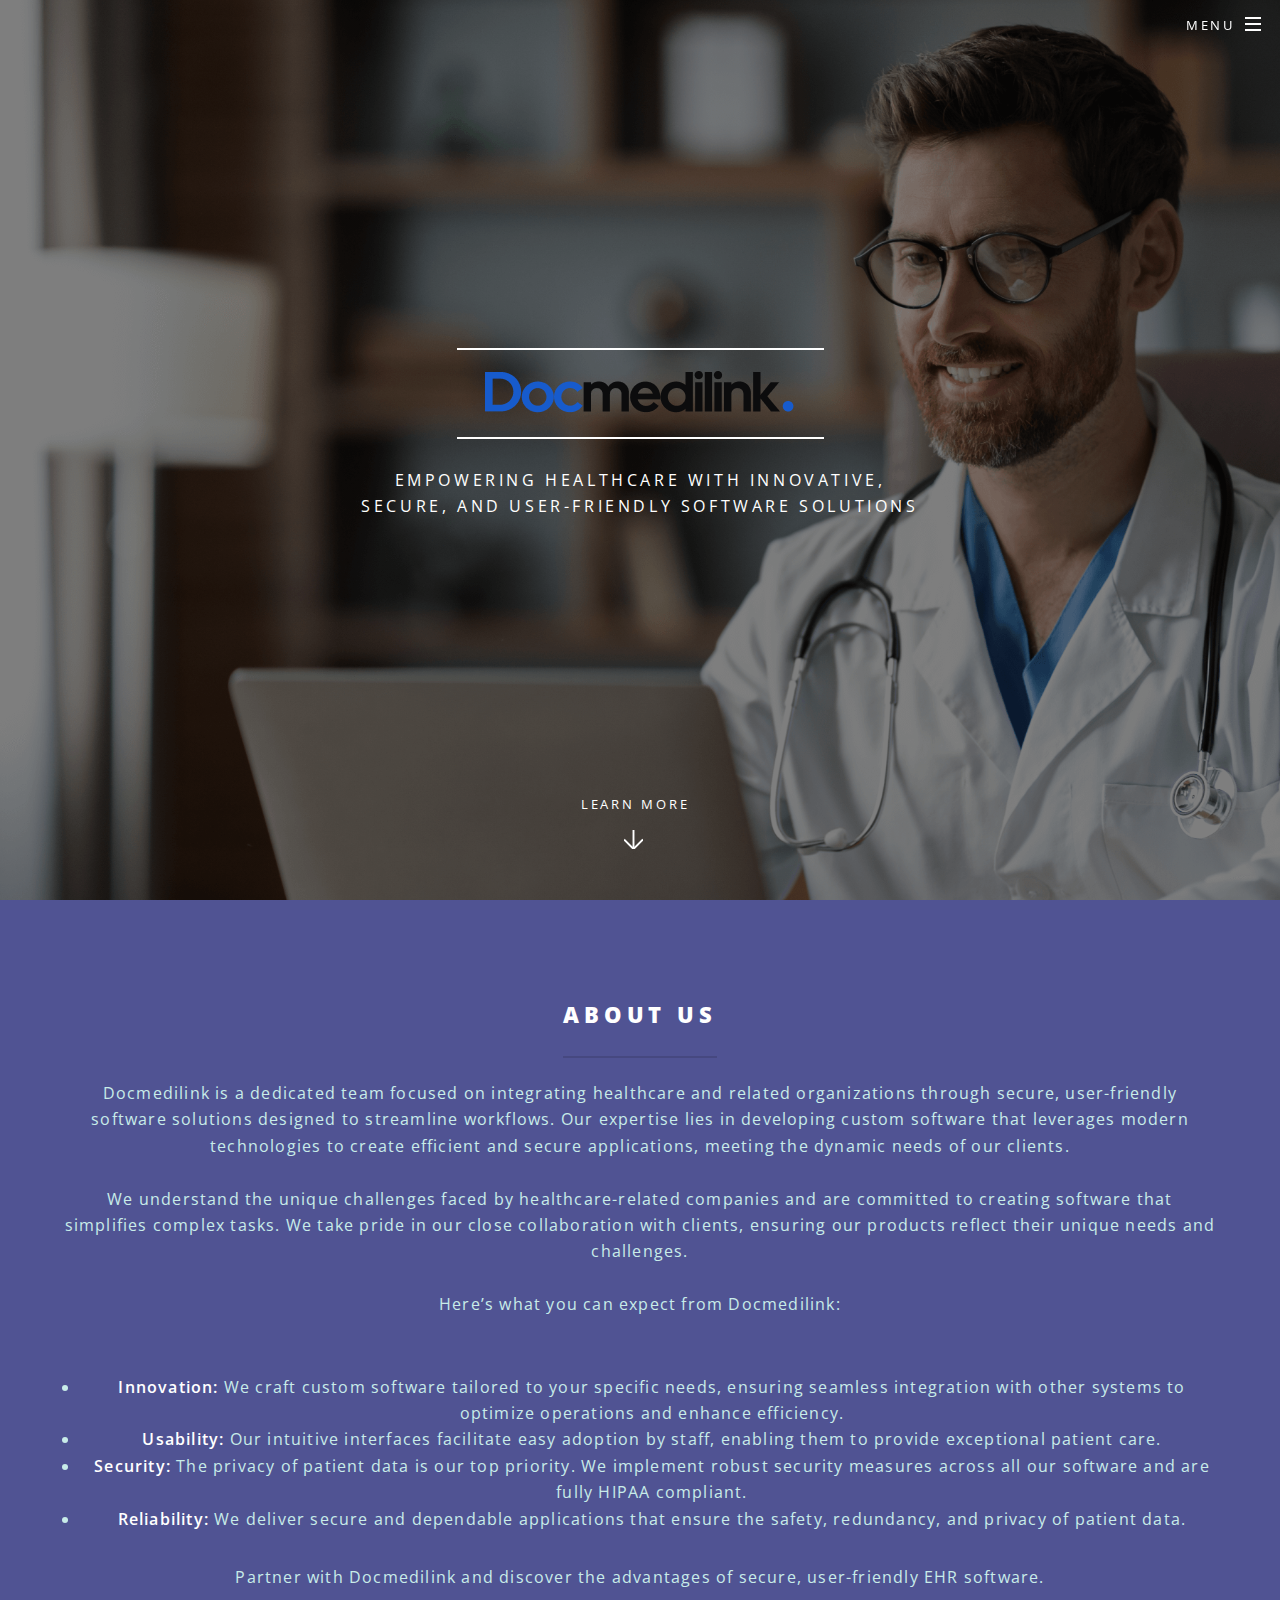
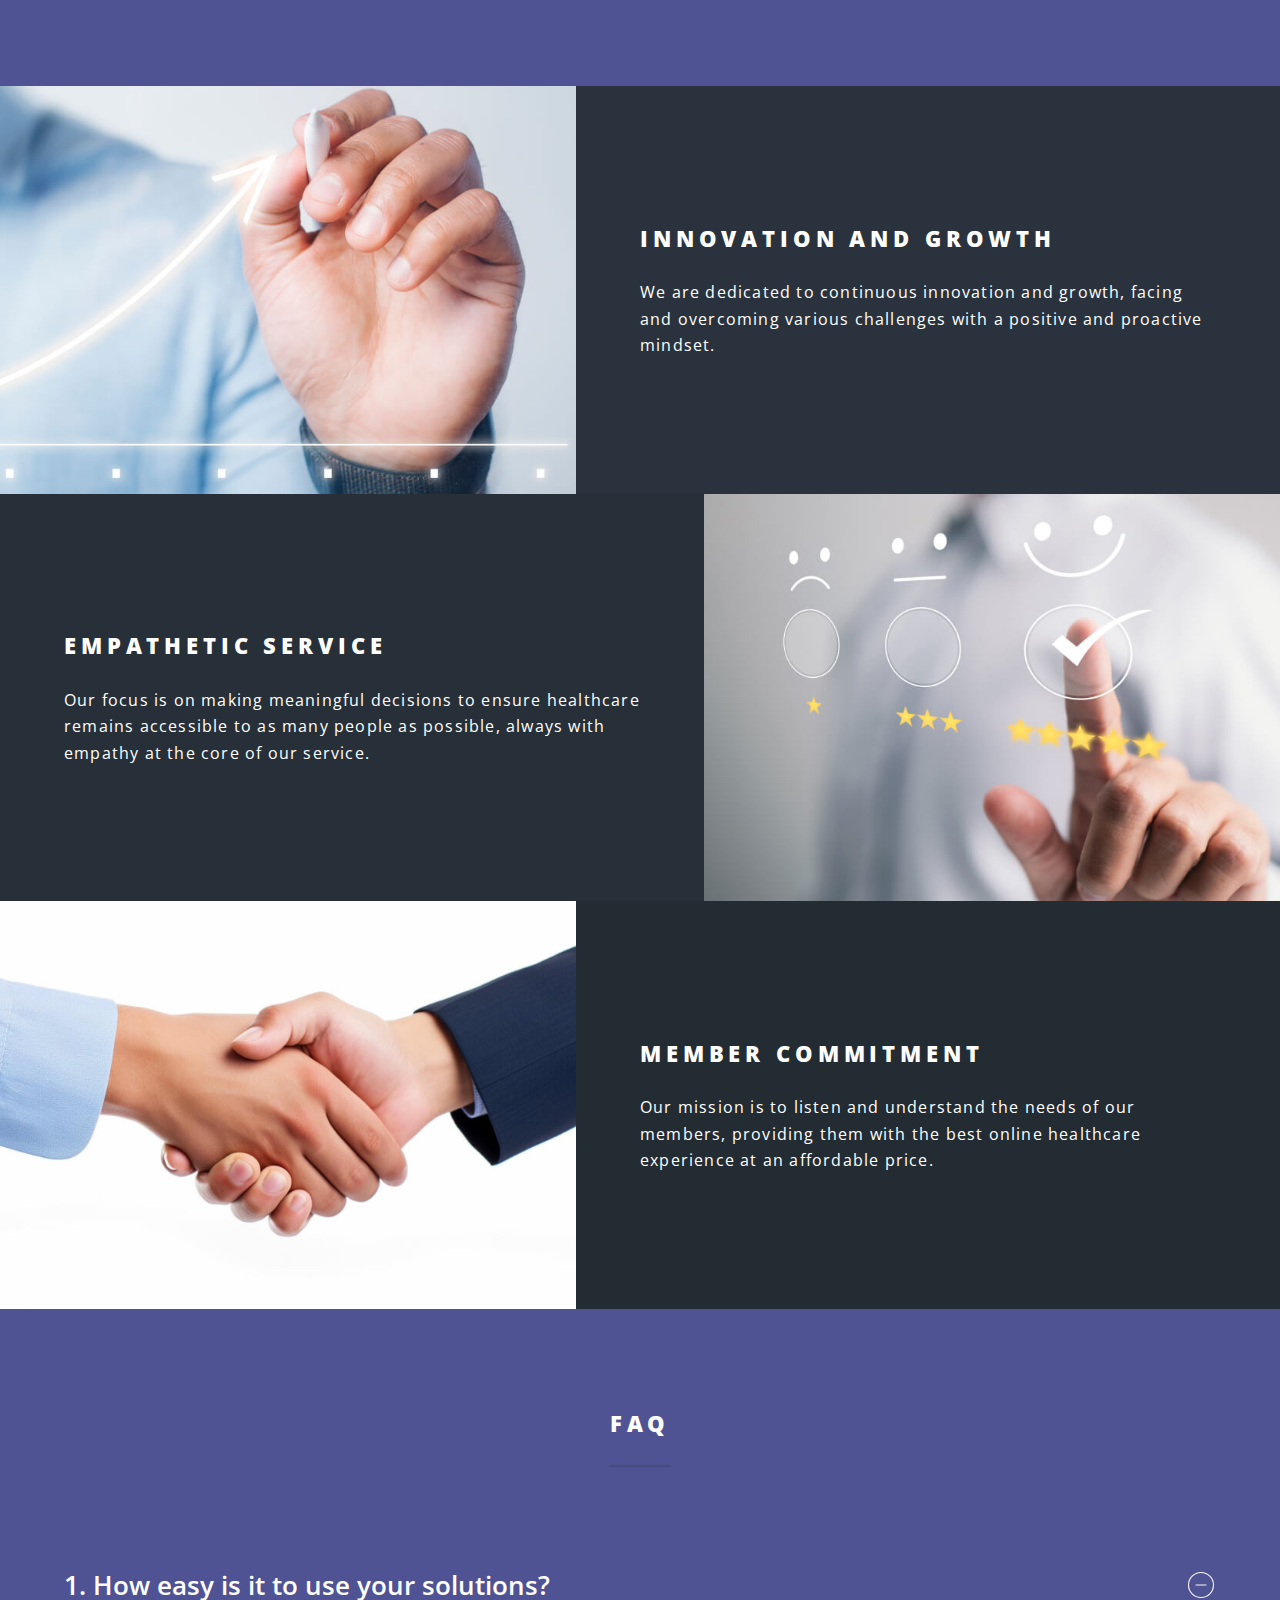
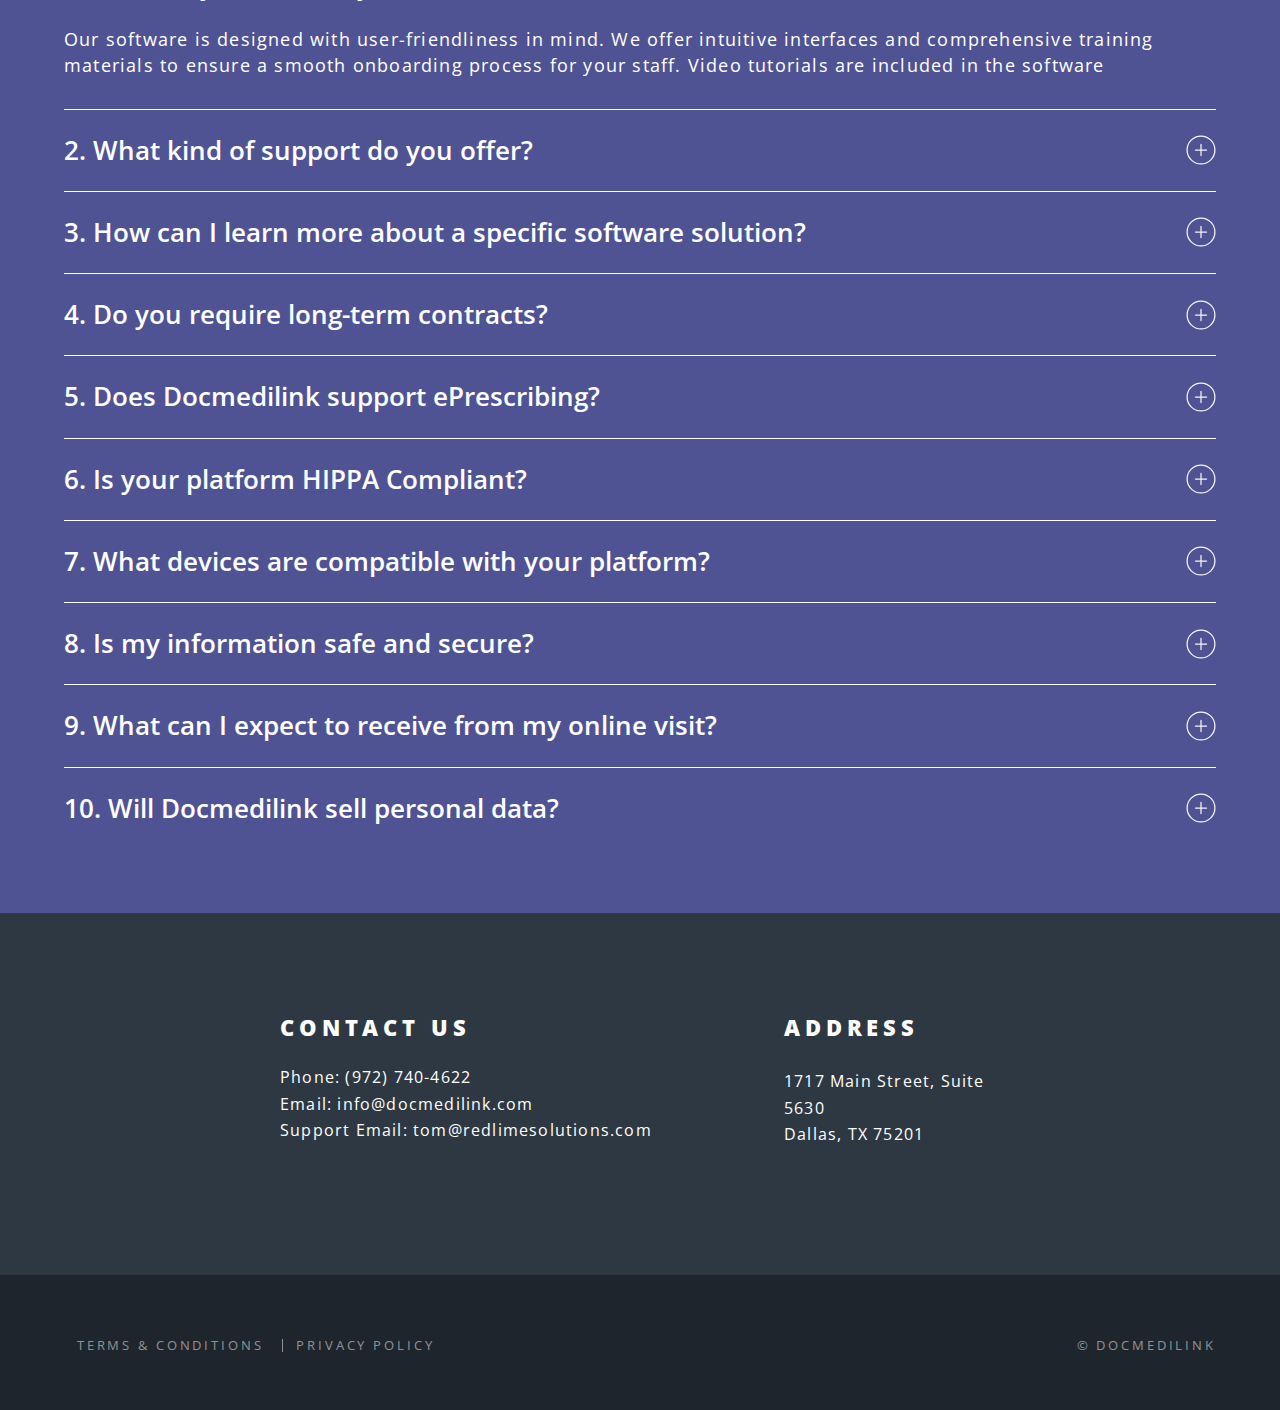
==== commit 02fc75e8: "Privacy policy & terms & condition page added" ====
--- a/index.html
+++ b/index.html
@@ -489,7 +489,10 @@
 			</section>
 
 			<!-- Footer -->
-			<footer id="footer">
+			<footer
+				id="footer"
+				class="wrapper"
+			>
 				<!-- <ul class="icons">
 					<li><a
 							href="#"
@@ -512,9 +515,26 @@
 							class="icon solid fa-envelope"
 						><span class="label">Email</span></a></li>
 				</ul> -->
-				<ul class="copyright">
-					<li>&copy; Docmedilink</li>
-				</ul>
+				<div class="inner">
+
+					<ul class="copyright d-sm-flex d-block justify-content-between">
+						<li class="border-start-0">
+							<ul>
+								<li><a
+										href="terms-and-conditions.html"
+										class="text-decoration-none border-bottom-0"
+									>Terms & Conditions</a></li>
+								<li><a
+										href="privacy-policy.html"
+										class="text-decoration-none border-bottom-0"
+									>Privacy Policy</a></li>
+							</ul>
+						</li>
+						<li class="border-start-0">&copy; Docmedilink</li>
+
+					</ul>
+				</div>
+
 			</footer>
 
 		</div>
--- a/assets/css/style.css
+++ b/assets/css/style.css
@@ -22,6 +22,7 @@
 	border: 0;
 	padding: 40px 0;
 }
+
 .faq-section button.accordion-button:hover {
 	background-color: transparent !important;
 }
@@ -41,3 +42,17 @@
 	background-image: url(../../images/icon/minus.svg);
 	background-size: 30px 30px;
 }
+
+/** Terms  & Conditions **/
+.terms-privacy-sec h3 {
+	font-size: 32px;
+	letter-spacing: 0;
+	text-transform: none;
+}
+.terms-privacy-sec p {
+	letter-spacing: 0;
+}
+.terms-privacy-sec p.text-hint {
+	font-size: 24px;
+	margin-bottom: 15px;
+}
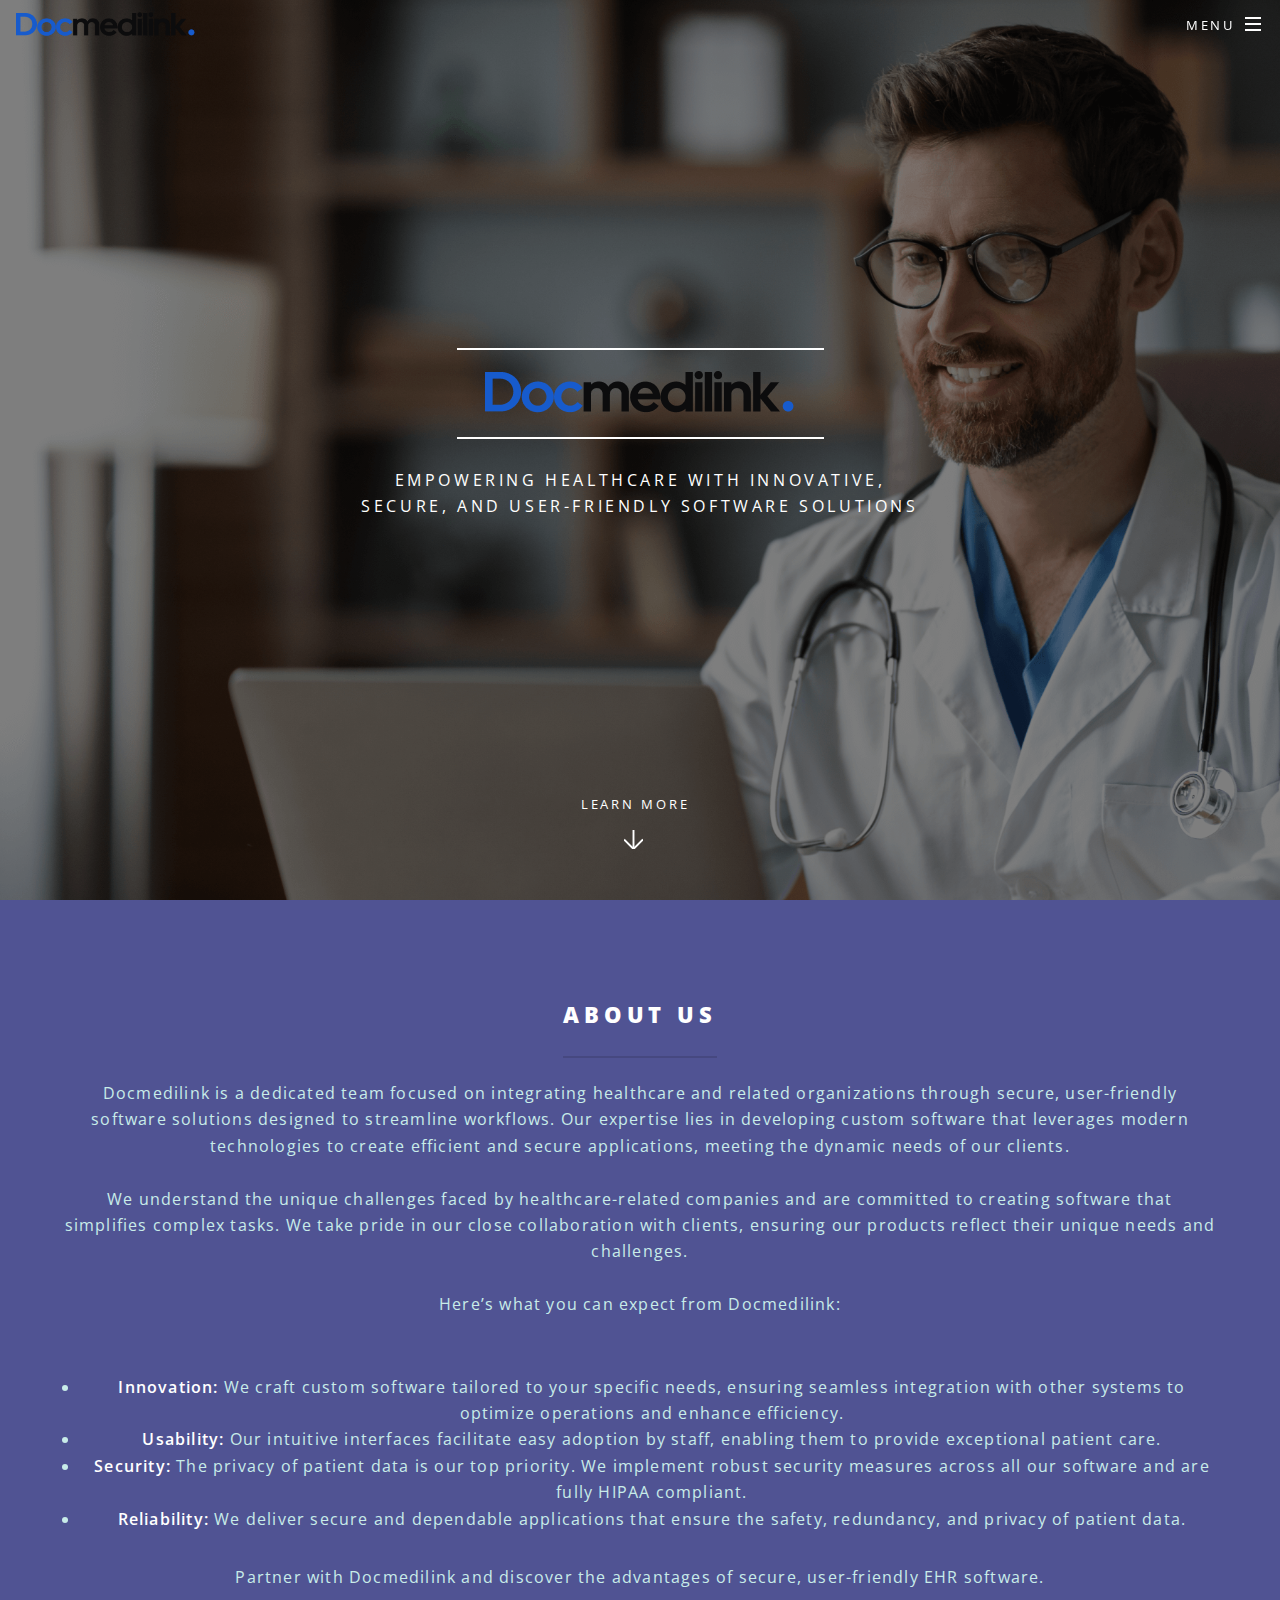
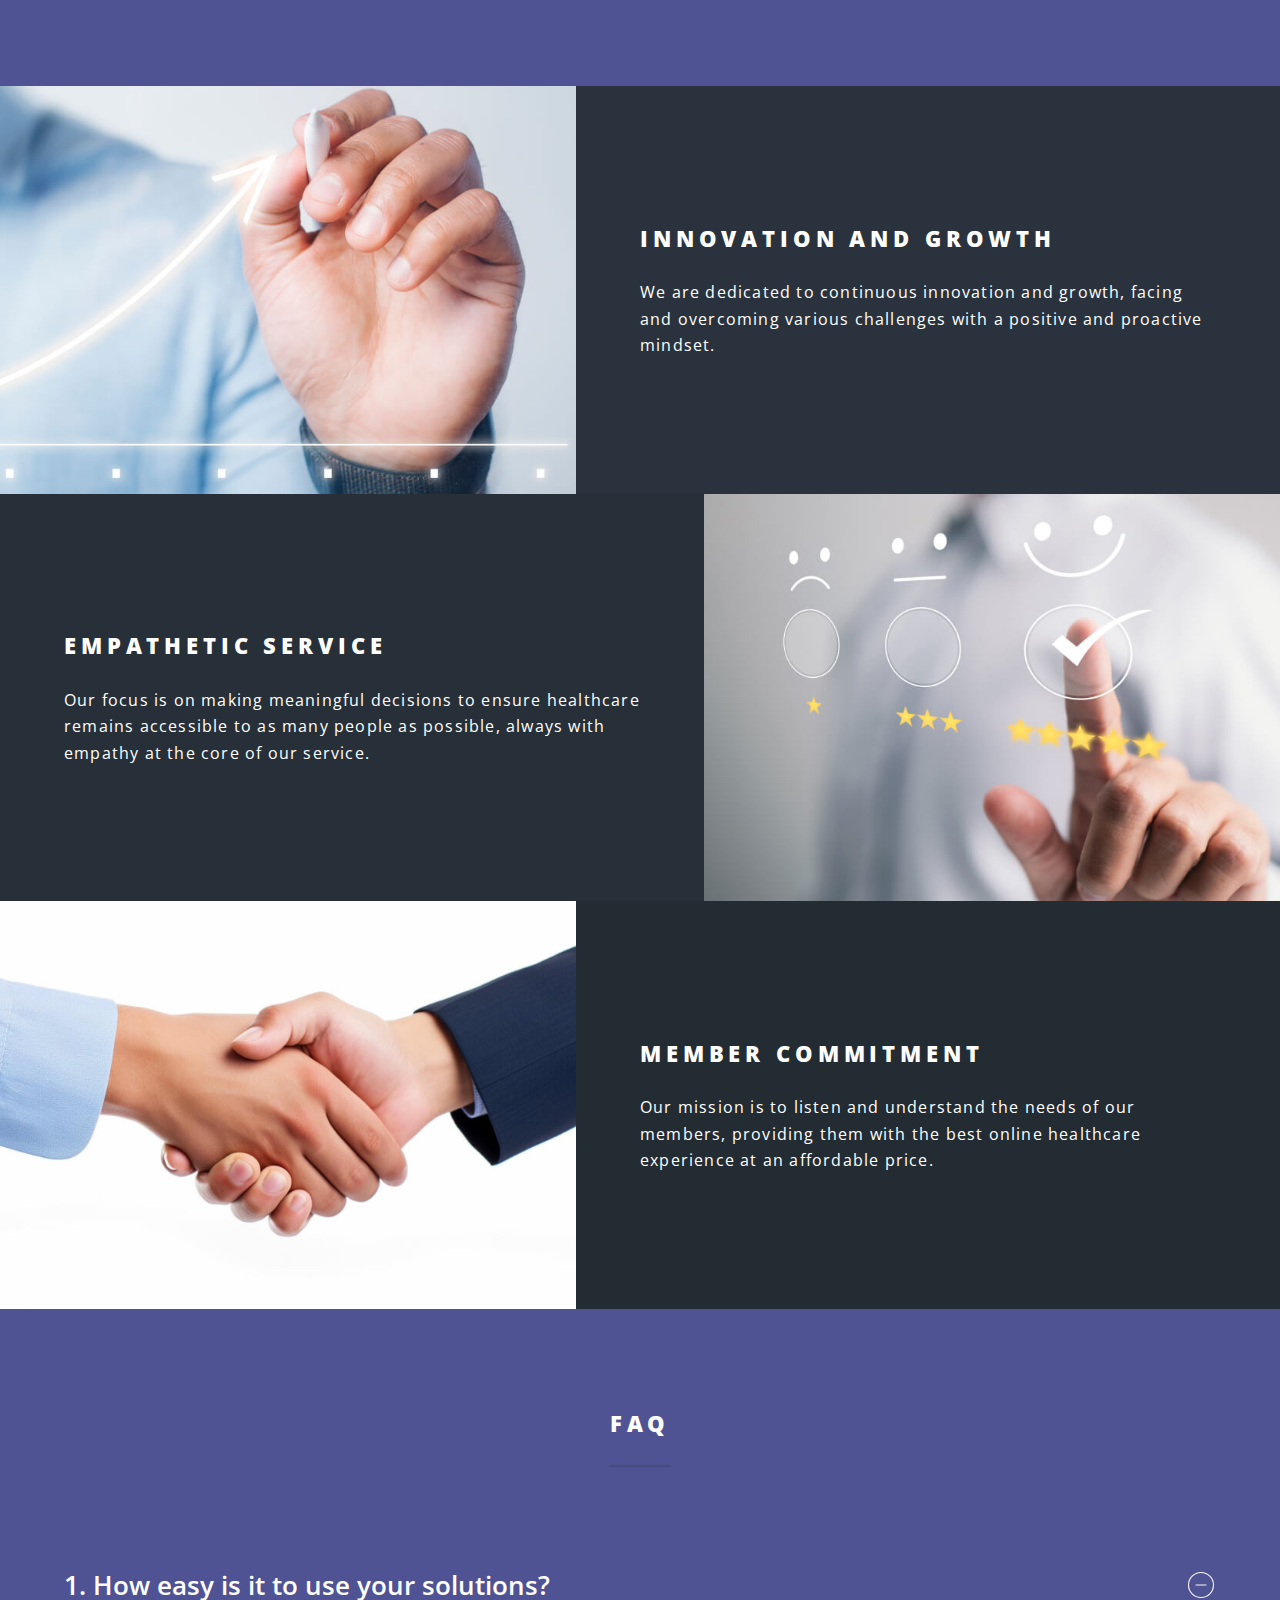
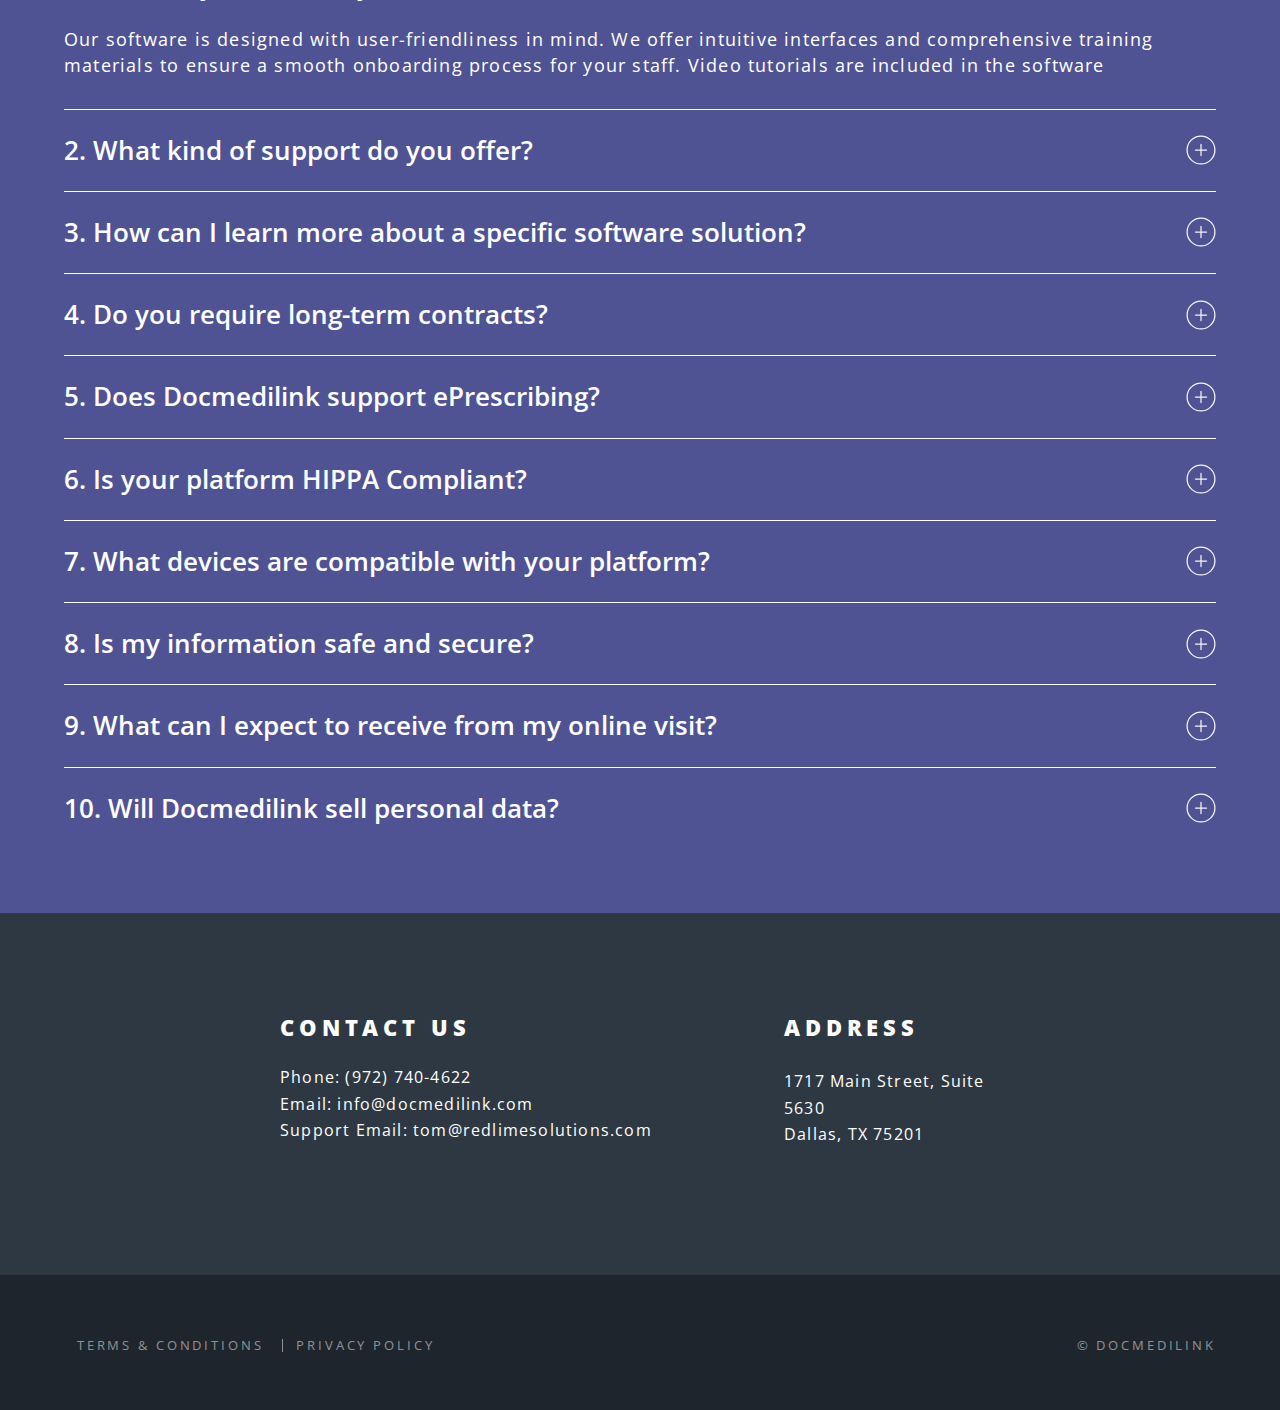
==== commit 81de245d: "Done all tunning in all pages" ====
--- a/index.html
+++ b/index.html
@@ -43,19 +43,19 @@
 			<!-- Header -->
 			<header
 				id="header"
-				class="alt"
+				class="headerAlt alt d-flex align-items-center"
 			>
-				<h1>
-					<a
-						href="index.html"
-						class="logo"
+
+				<a
+					href="index.html"
+					class="logo border-bottom-0 ps-3"
+				>
+					<img
+						src="images/docmedilink-logo.png"
+						alt="Docmedilink"
 					>
-						<img
-							src="images/docmedilink-logo.png"
-							alt="Docmedilink"
-						>
-					</a>
-				</h1>
+				</a>
+
 				<nav id="nav">
 					<ul>
 						<li class="special">
@@ -218,7 +218,7 @@
 										aria-expanded="true"
 										aria-controls="collapseOne"
 									>
-										1. How easy is it to use your solutions?
+										<span class="pe-3">1. How easy is it to use your solutions?</span>
 									</button>
 								</h2>
 								<div
@@ -243,7 +243,7 @@
 										aria-expanded="false"
 										aria-controls="collapseTwo"
 									>
-										2. What kind of support do you offer?
+										<span class="pe-3">2. What kind of support do you offer?</span>
 									</button>
 								</h2>
 								<div
@@ -268,7 +268,7 @@
 										aria-expanded="false"
 										aria-controls="collapseThree"
 									>
-										3. How can I learn more about a specific software solution?
+										<span class="pe-3">3. How can I learn more about a specific software solution?</span>
 									</button>
 								</h2>
 								<div
@@ -293,7 +293,7 @@
 										aria-expanded="false"
 										aria-controls="collapseFour"
 									>
-										4. Do you require long-term contracts?
+										<span class="pe-3">4. Do you require long-term contracts?</span>
 									</button>
 								</h2>
 								<div
@@ -316,7 +316,7 @@
 										aria-expanded="false"
 										aria-controls="collapseFive"
 									>
-										5. Does Docmedilink support ePrescribing?
+										<span class="pe-3">5. Does Docmedilink support ePrescribing?</span>
 									</button>
 								</h2>
 								<div
@@ -345,7 +345,7 @@
 										aria-expanded="false"
 										aria-controls="collapseSix"
 									>
-										6. Is your platform HIPPA Compliant?
+										<span class="pe-3">6. Is your platform HIPPA Compliant?</span>
 									</button>
 								</h2>
 								<div
@@ -368,7 +368,7 @@
 										aria-expanded="false"
 										aria-controls="collapseSeven"
 									>
-										7. What devices are compatible with your platform?
+										<span class="pe-3">7. What devices are compatible with your platform?</span>
 									</button>
 								</h2>
 								<div
@@ -392,7 +392,7 @@
 										aria-expanded="false"
 										aria-controls="collapseEight"
 									>
-										8. Is my information safe and secure?
+										<span class="pe-3">8. Is my information safe and secure?</span>
 									</button>
 								</h2>
 								<div
@@ -418,7 +418,7 @@
 										aria-expanded="false"
 										aria-controls="collapseTen"
 									>
-										9. What can I expect to receive from my online visit?
+										<span class="pe-3">9. What can I expect to receive from my online visit?</span>
 									</button>
 								</h2>
 								<div
@@ -449,7 +449,7 @@
 										aria-expanded="false"
 										aria-controls="collapseNine"
 									>
-										10. Will Docmedilink sell personal data?
+										<span class="pe-3">10. Will Docmedilink sell personal data?</span>
 									</button>
 								</h2>
 								<div
--- a/assets/css/main.css
+++ b/assets/css/main.css
@@ -3286,13 +3286,12 @@
   padding-bottom: 0;
   margin-bottom: 0;
 }
-h1 .logo {
+
+.logo {
   display: flex;
   align-items: center;
 }
-h1 .logo img {
-  display: inline-block;
-  margin-top: 10px;
+.logo img {
   max-width: 180px;
 }
 
--- a/assets/css/style.css
+++ b/assets/css/style.css
@@ -1,5 +1,13 @@
 #header {
 	background-color: #c4b100;
+}
+
+.logo {
+	display: flex;
+	align-items: center;
+	img {
+		max-width: 180px;
+	}
 }
 
 .faq-section .faq-item button {
@@ -56,3 +64,23 @@
 	font-size: 24px;
 	margin-bottom: 15px;
 }
+
+@media screen and (min-width: 0px) and (max-width: 992px) {
+	.faq-section button.accordion-button {
+		text-wrap: wrap !important;
+		font-size: 20px;
+		padding: 30px 0;
+	}
+}
+@media screen and (min-width: 0px) and (max-width: 768px) {
+	.faq-section button.accordion-button {
+		font-size: 18px;
+		line-height: 26px;
+		text-wrap: wrap;
+		padding: 20px 0;
+		height: unset;
+	}
+	.faq-section .accordion-body {
+		font-size: 14px;
+	}
+}
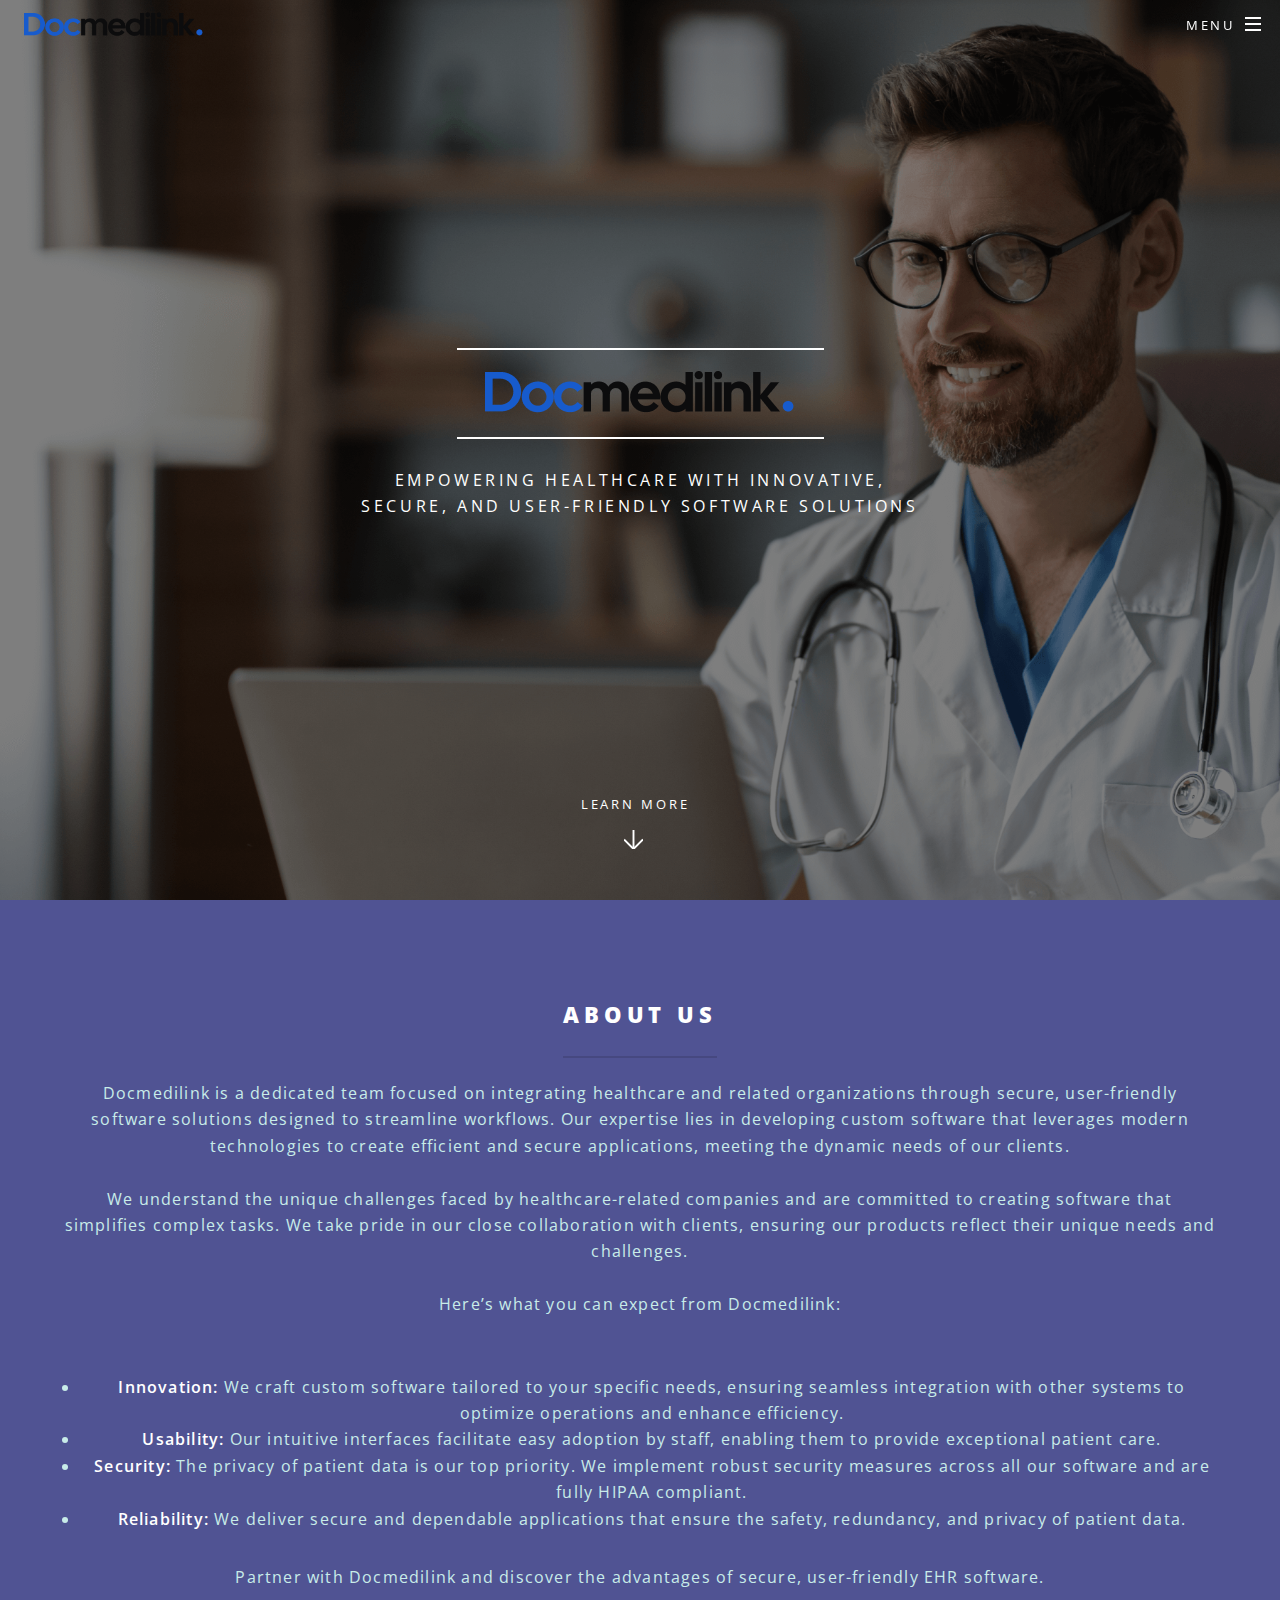
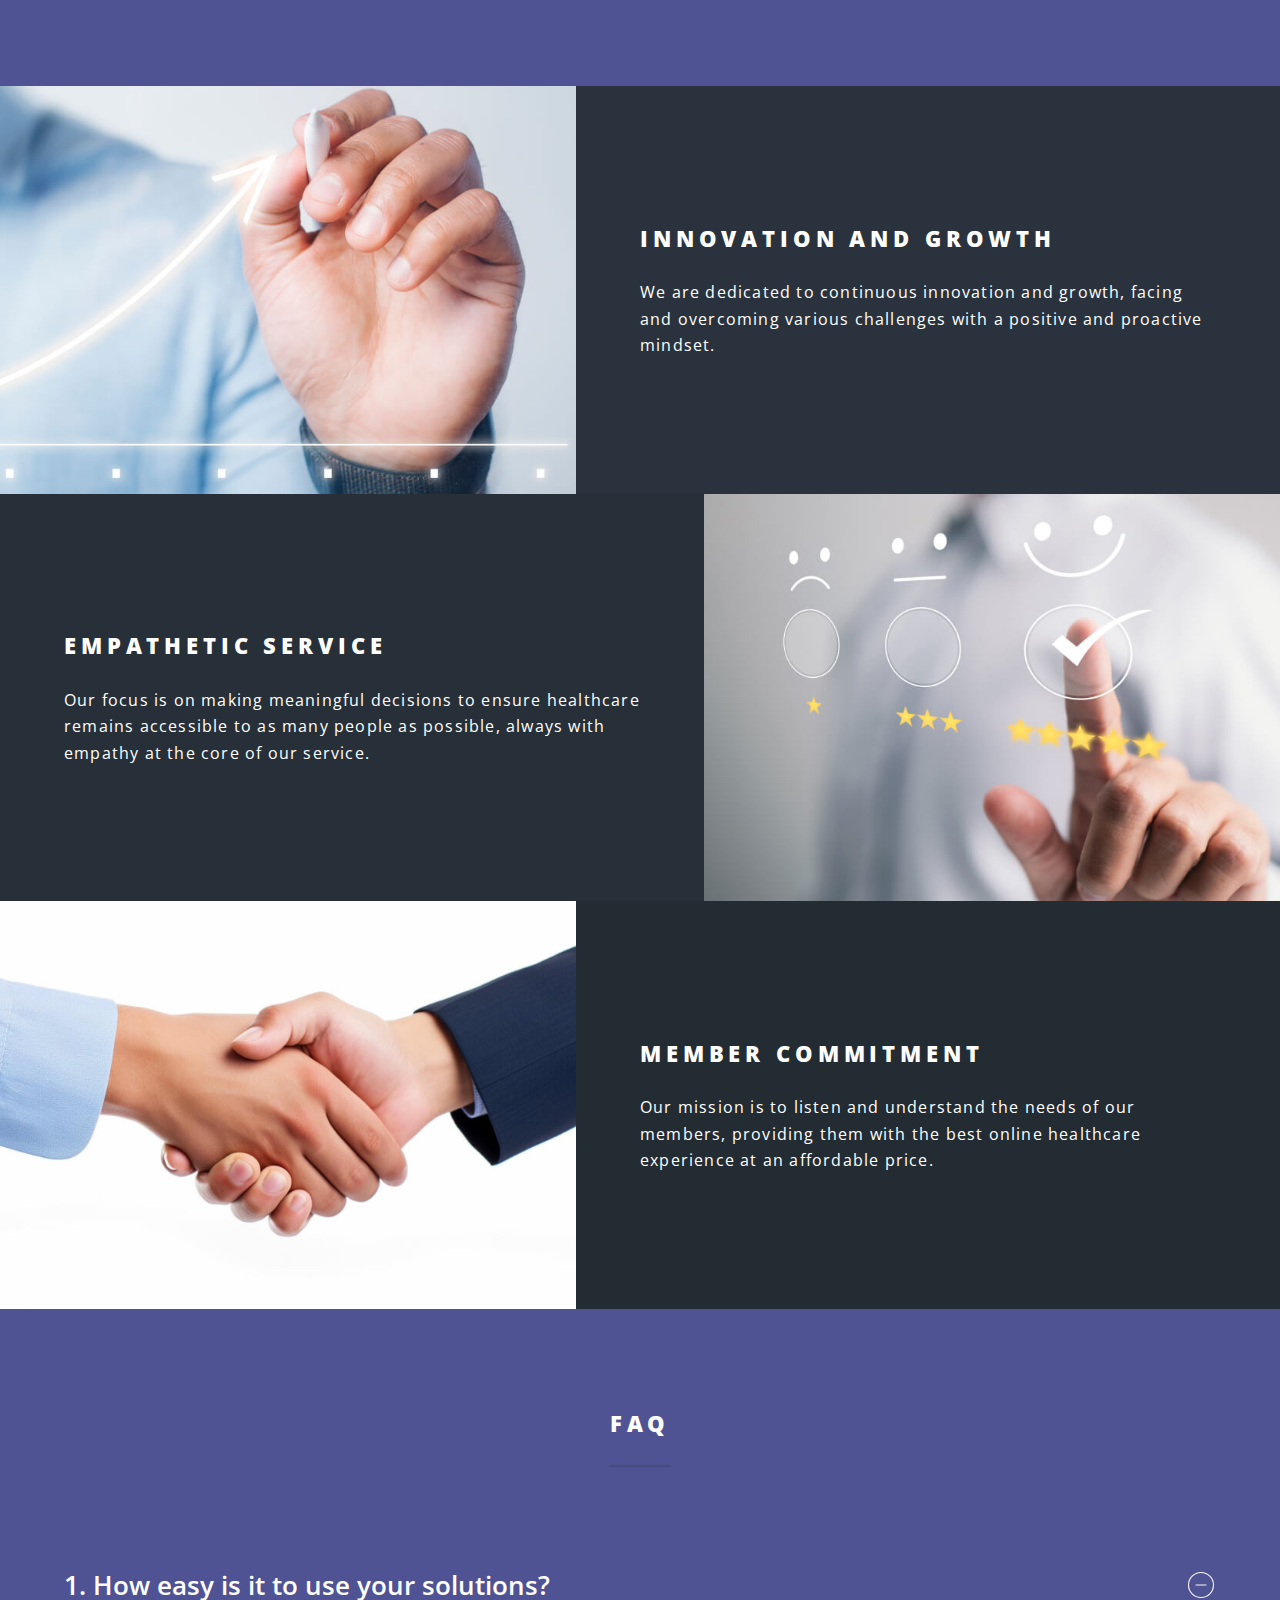
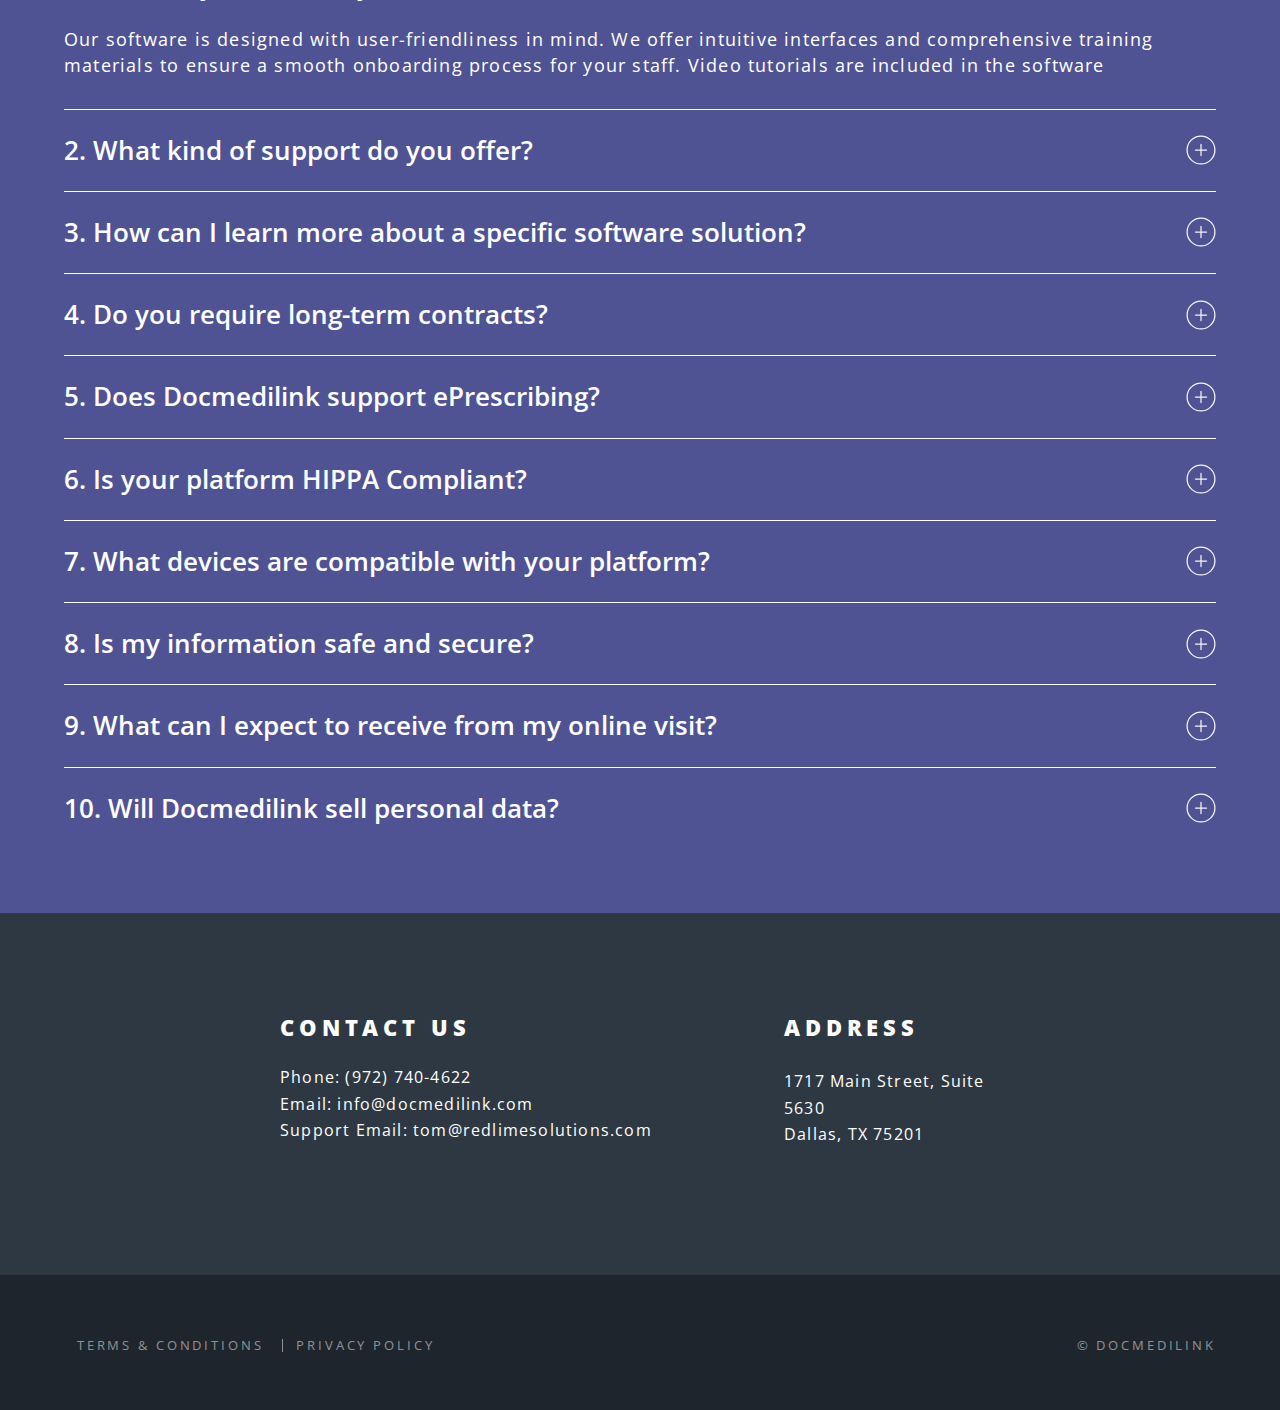
==== commit ca7161a7: "DOne tunning in header" ====
--- a/index.html
+++ b/index.html
@@ -48,7 +48,7 @@
 
 				<a
 					href="index.html"
-					class="logo border-bottom-0 ps-3"
+					class="logo border-bottom-0 ps-4"
 				>
 					<img
 						src="images/docmedilink-logo.png"
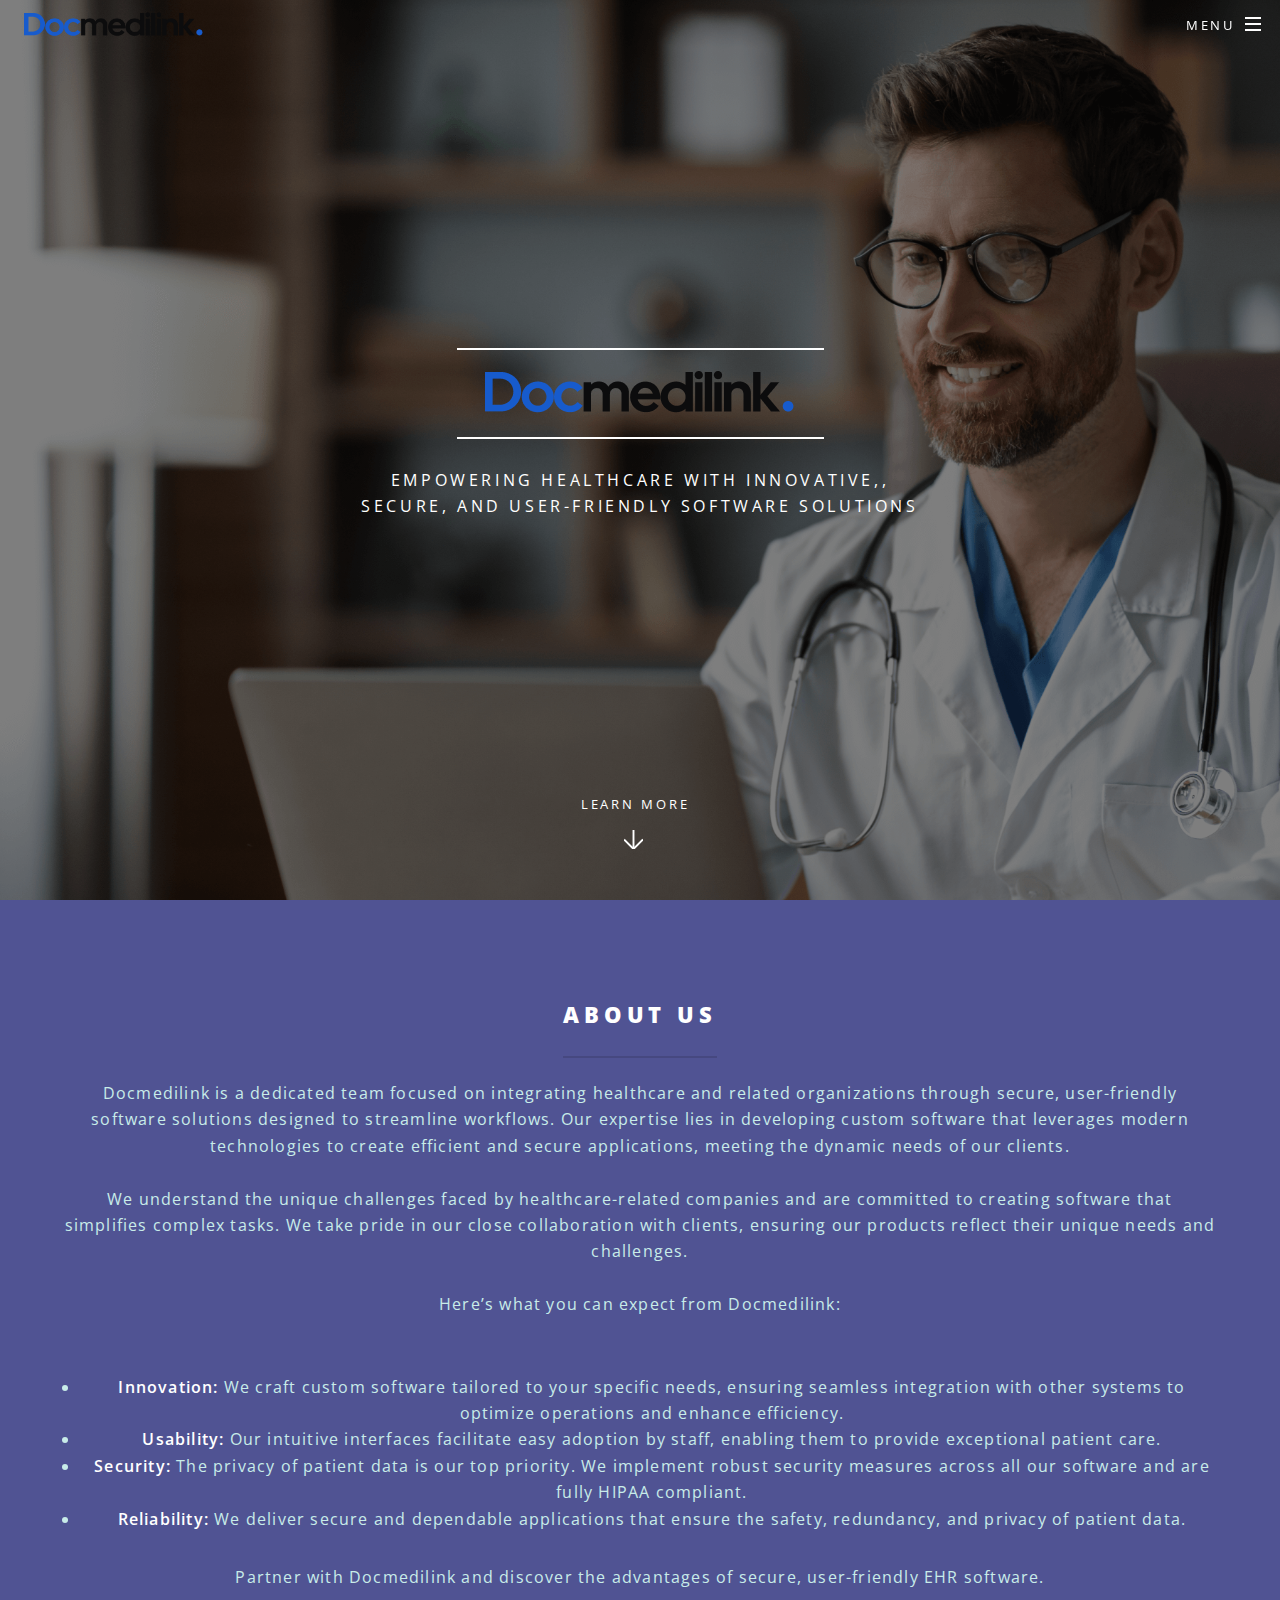
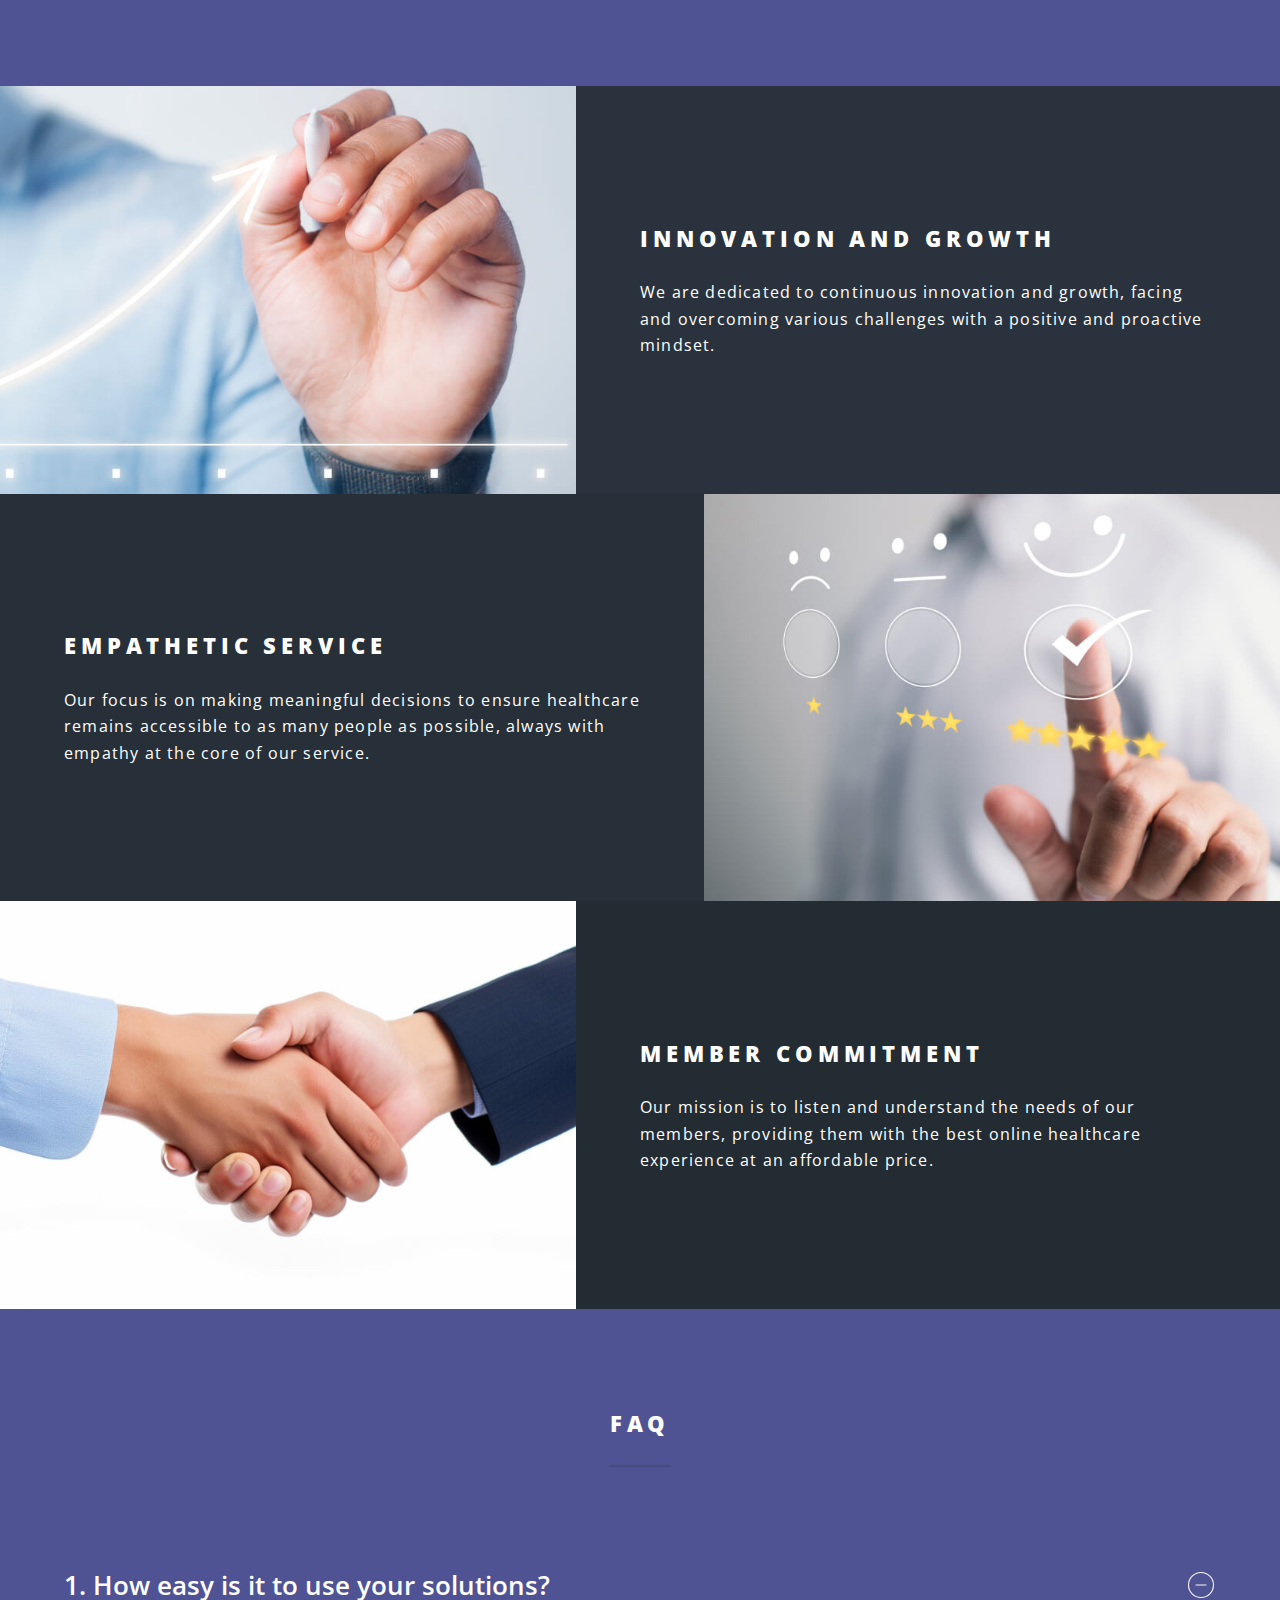
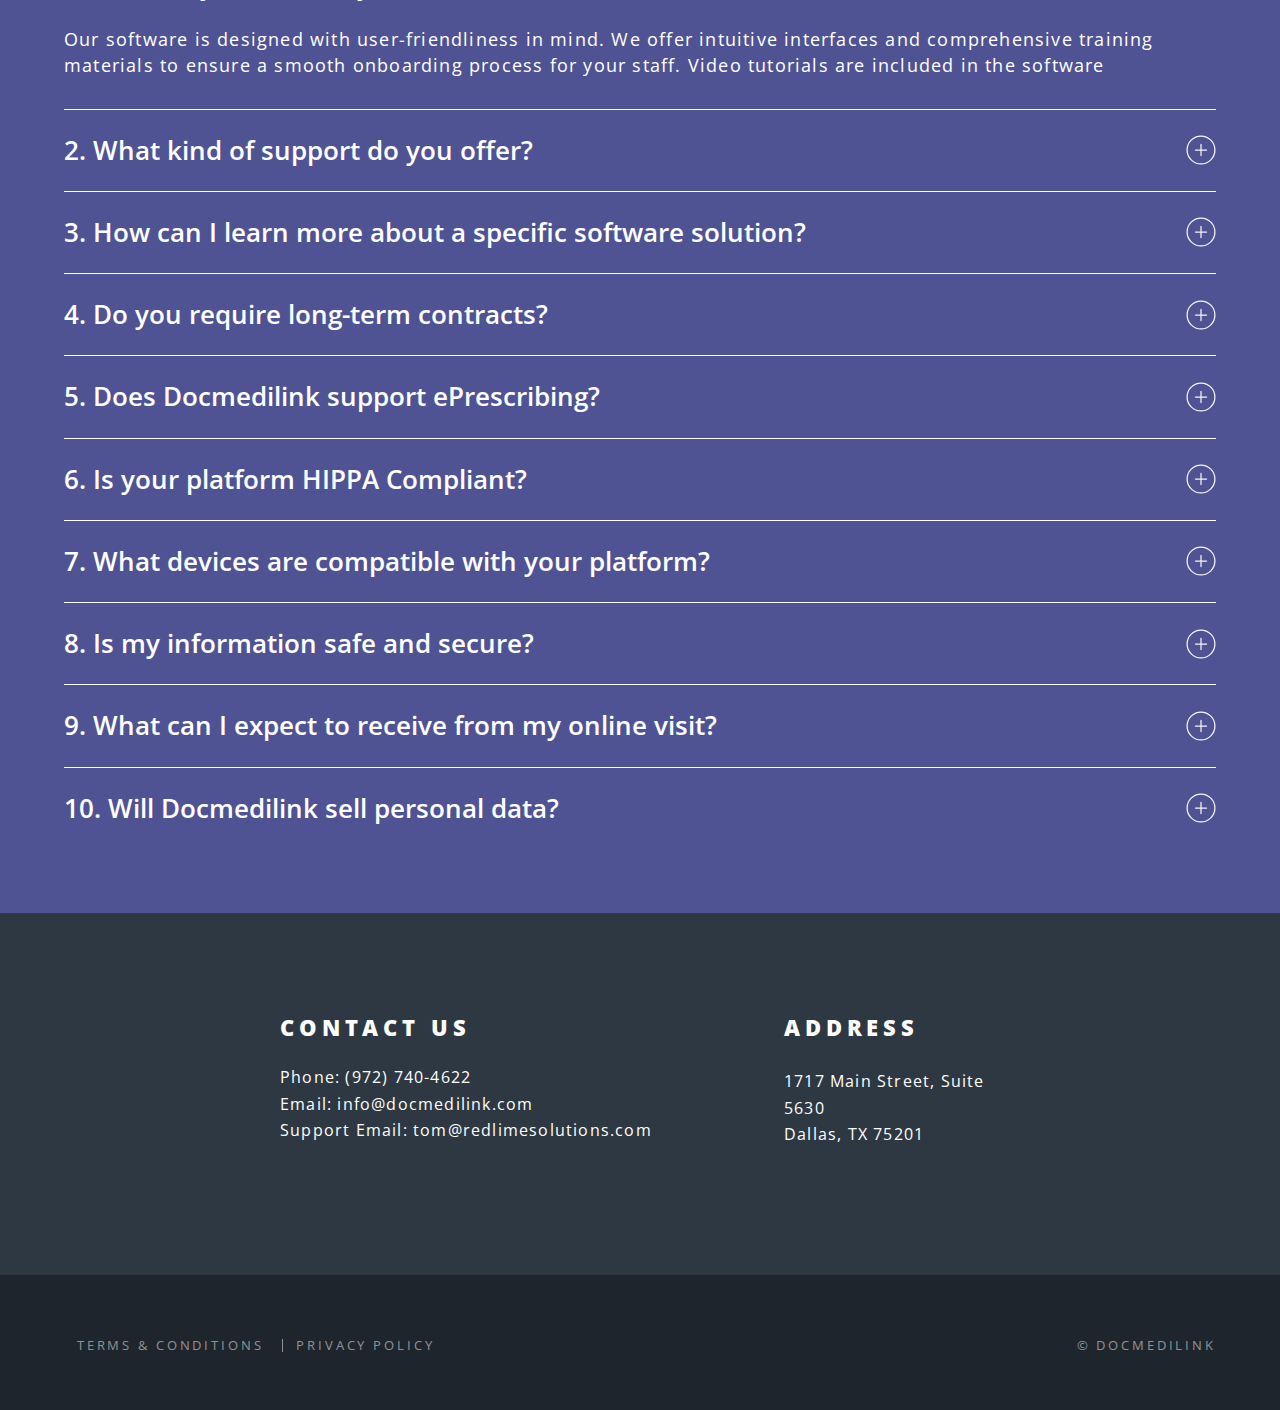
==== commit 4d7b1e30: "Done tunning" ====
--- a/index.html
+++ b/index.html
@@ -81,7 +81,7 @@
 			<section id="banner">
 				<div class="inner">
 					<h2><img src="images/docmedilink-logo.png"></h2>
-					<p>Empowering healthcare with innovative,<br />secure, and user-friendly software solutions
+					<p>Empowering healthcare with innovative,,<br />secure, and user-friendly software solutions
 					</p>
 					<!-- <ul class="actions special">
 								<li><a href="#" class="button primary">Activate</a></li>
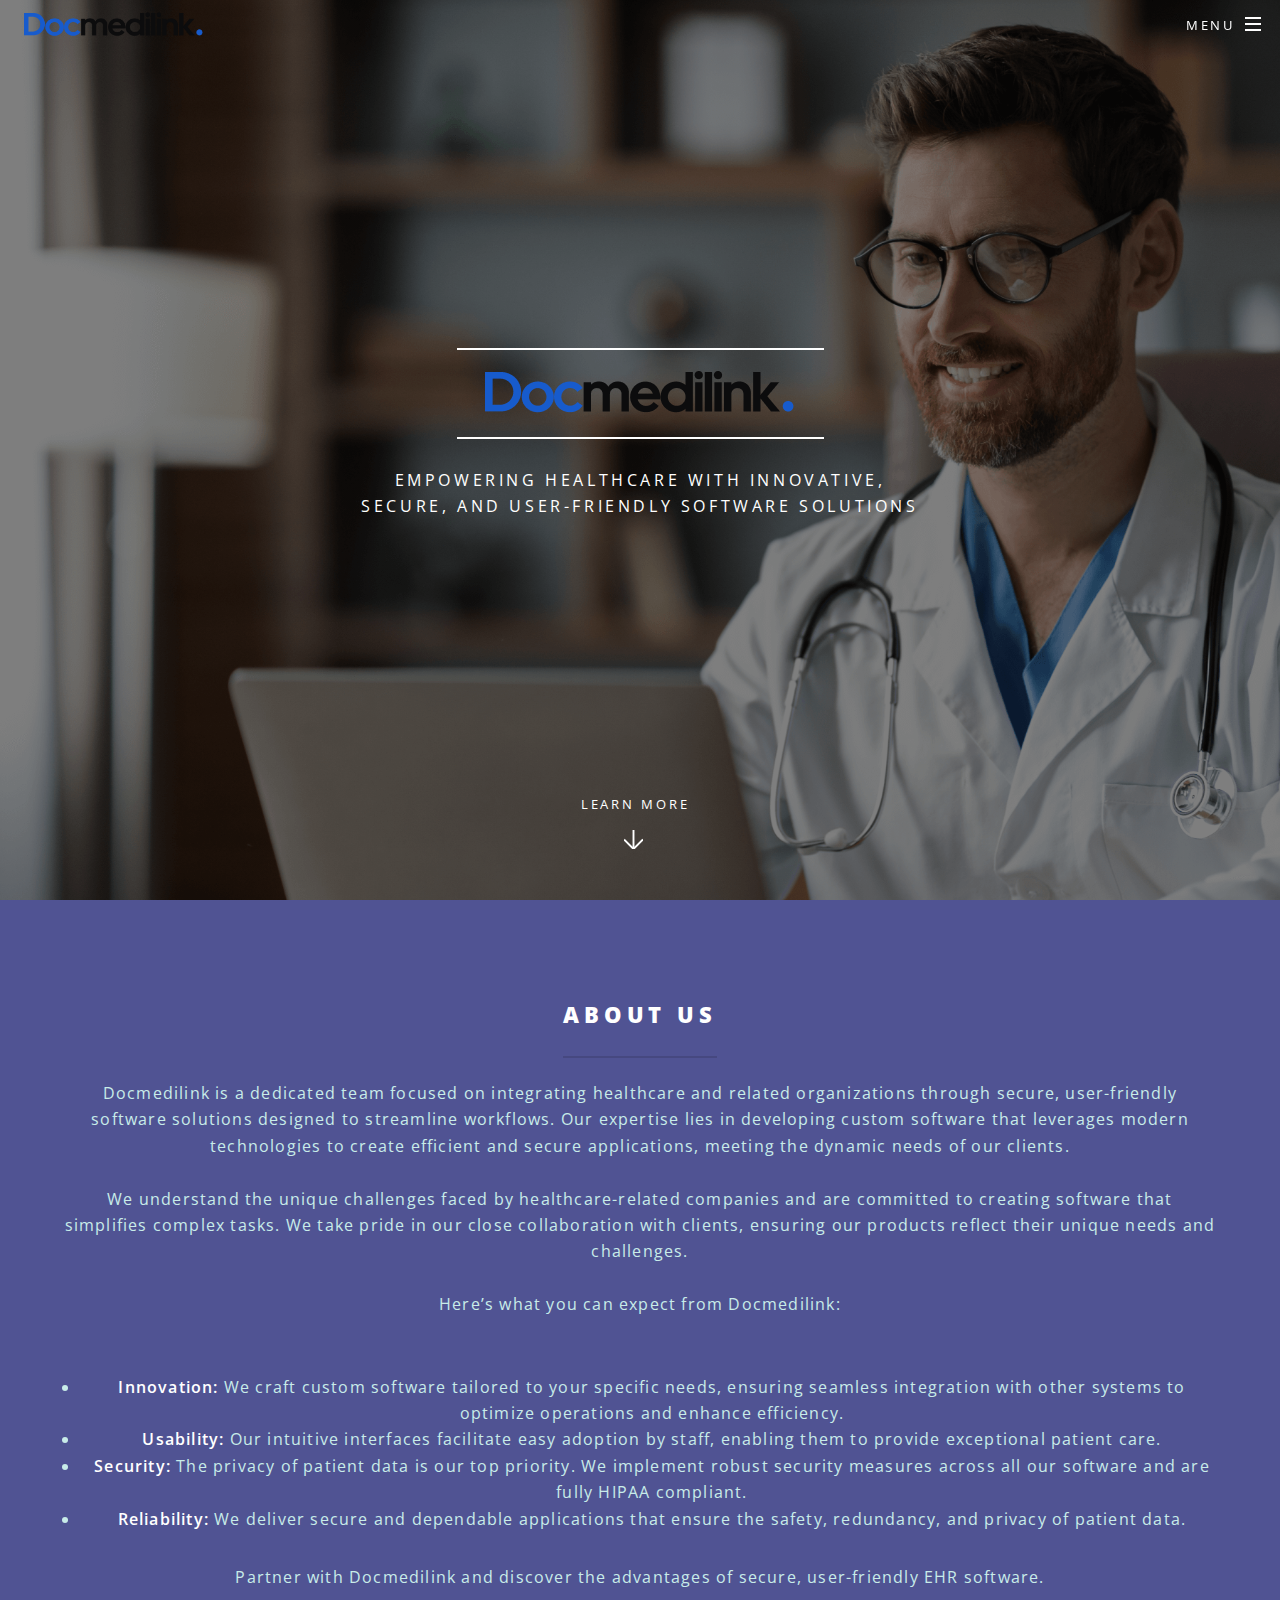
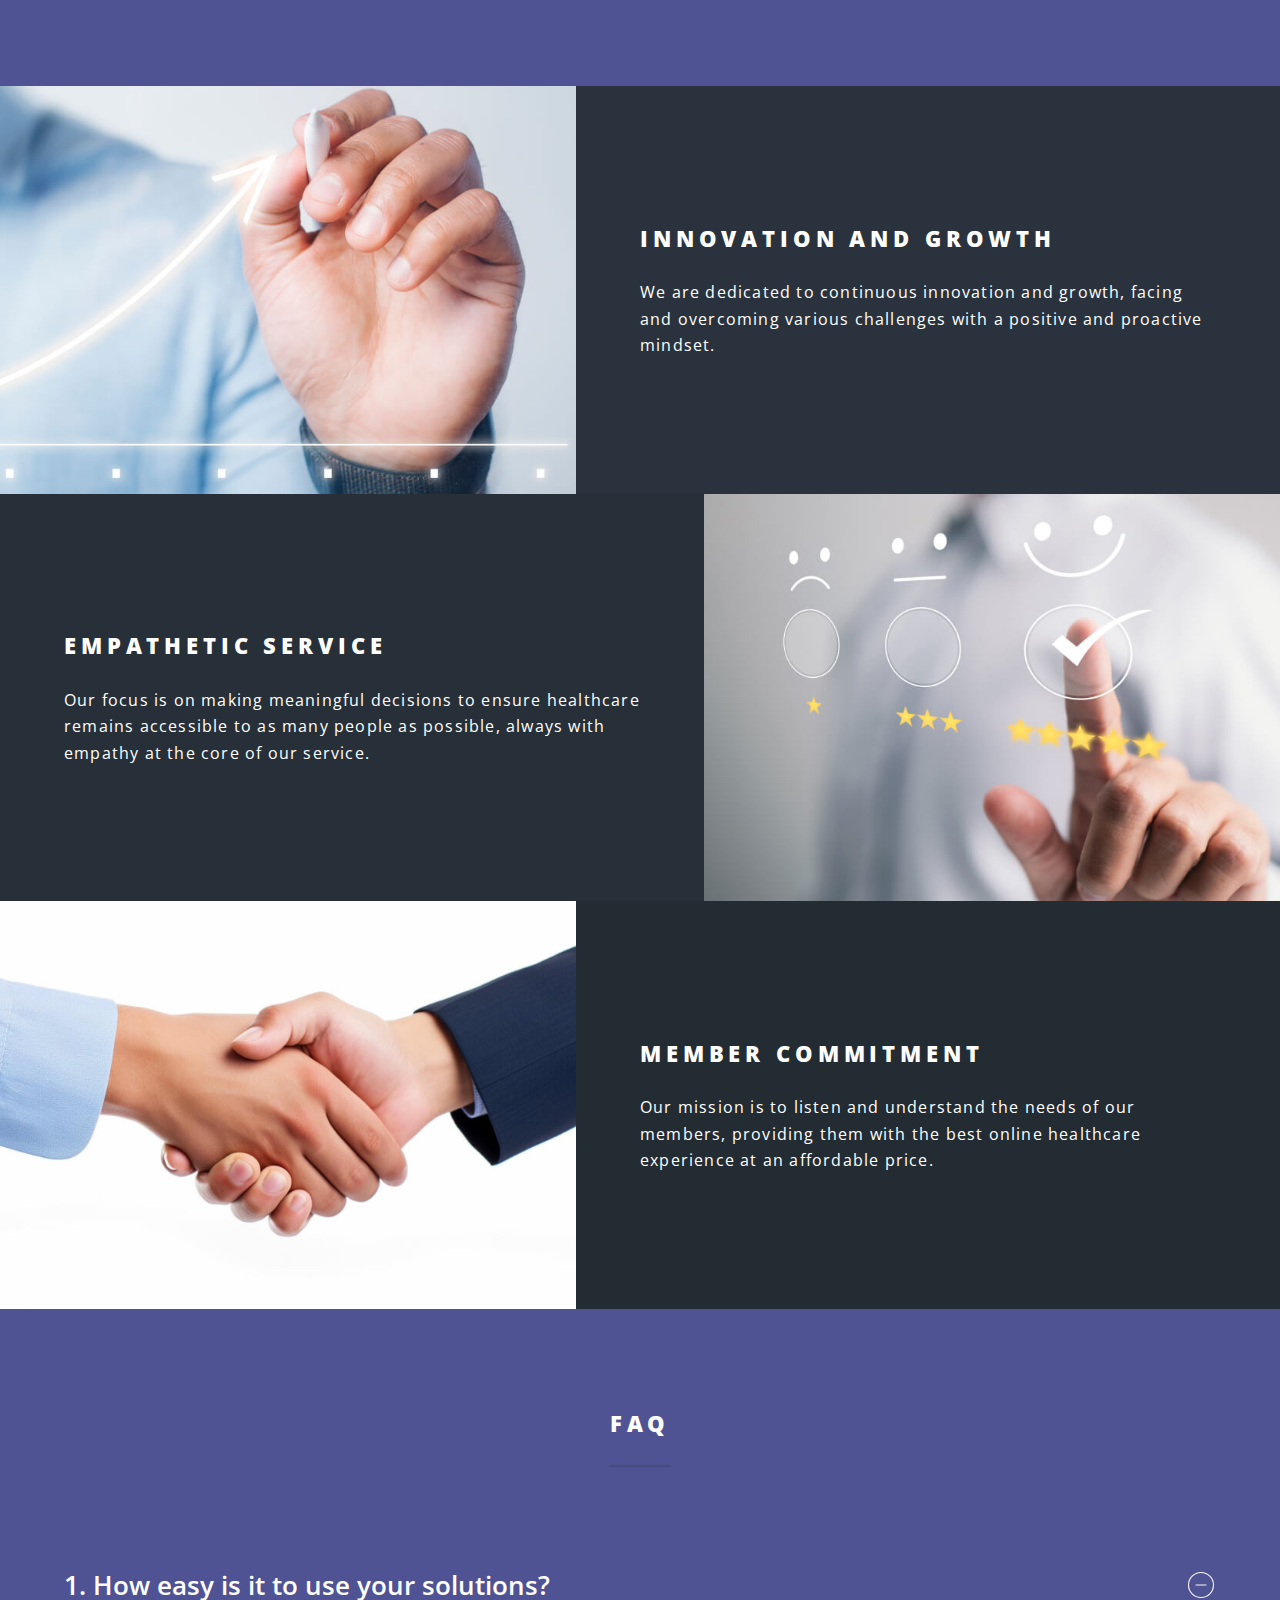
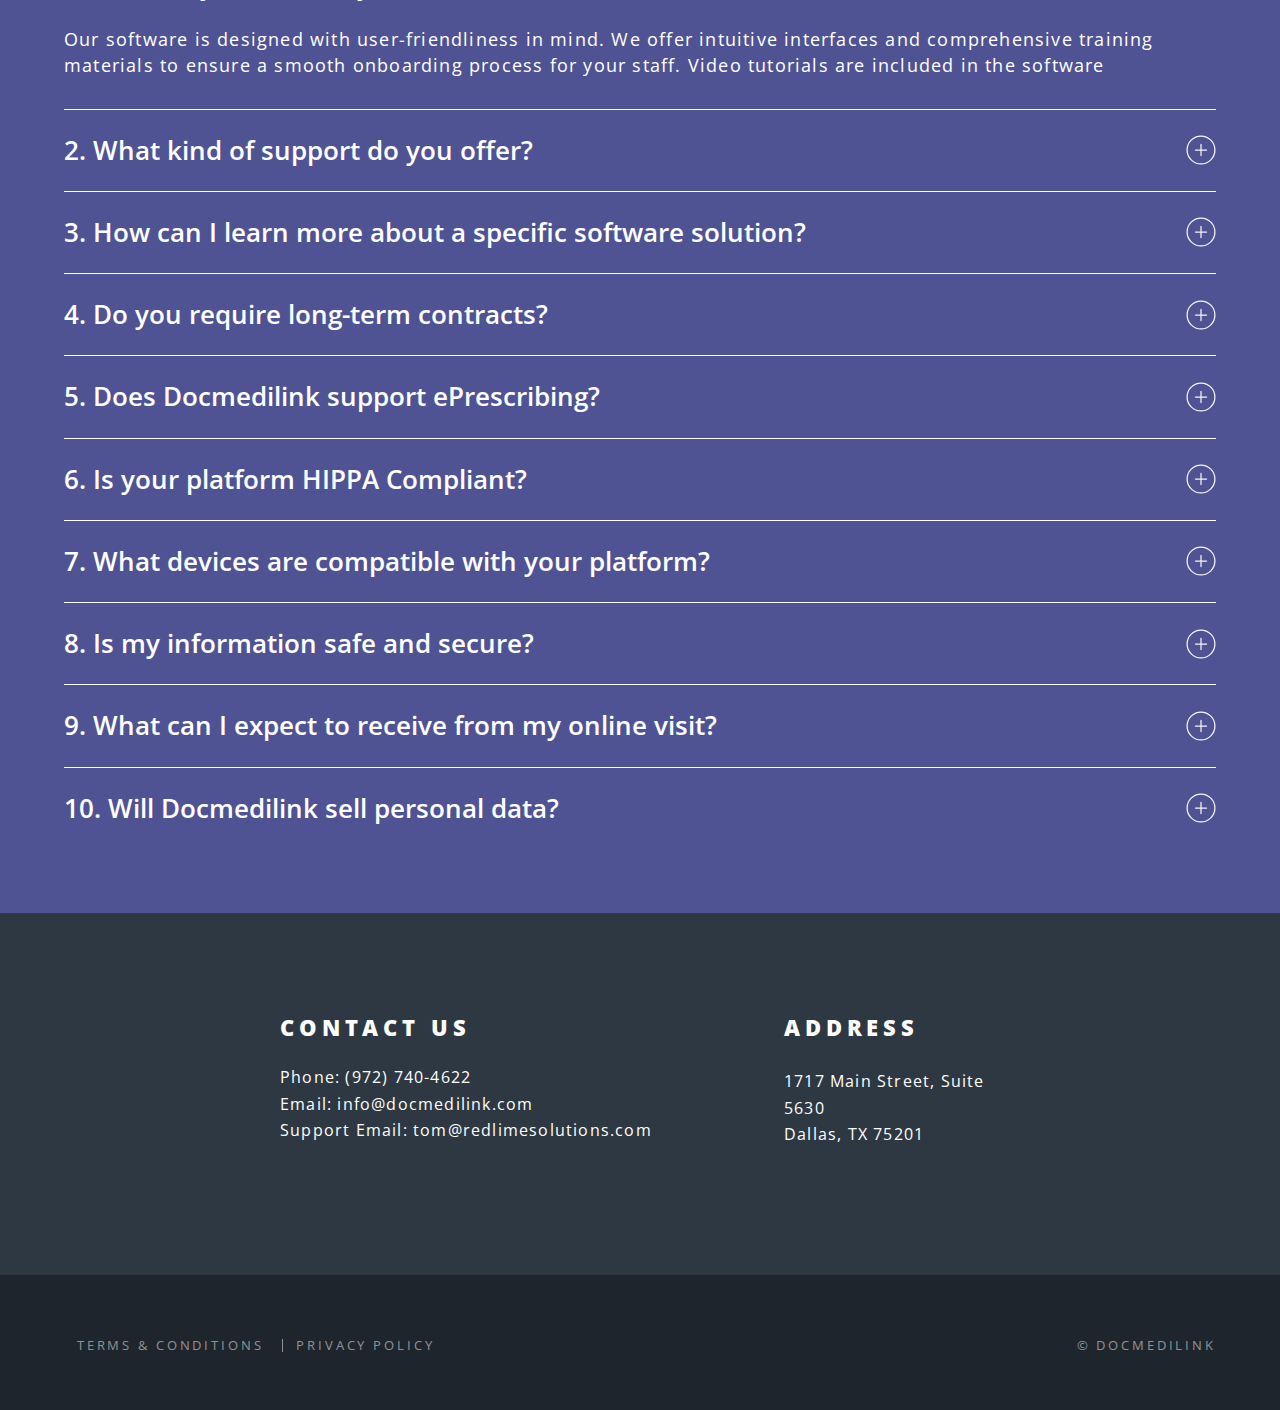
==== commit 2daf7faf: "Update index.html" ====
--- a/index.html
+++ b/index.html
@@ -81,7 +81,7 @@
 			<section id="banner">
 				<div class="inner">
 					<h2><img src="images/docmedilink-logo.png"></h2>
-					<p>Empowering healthcare with innovative,,<br />secure, and user-friendly software solutions
+					<p>Empowering healthcare with innovative,<br />secure, and user-friendly software solutions
 					</p>
 					<!-- <ul class="actions special">
 								<li><a href="#" class="button primary">Activate</a></li>
@@ -552,4 +552,4 @@
 
 	</body>
 
-</html>+</html>
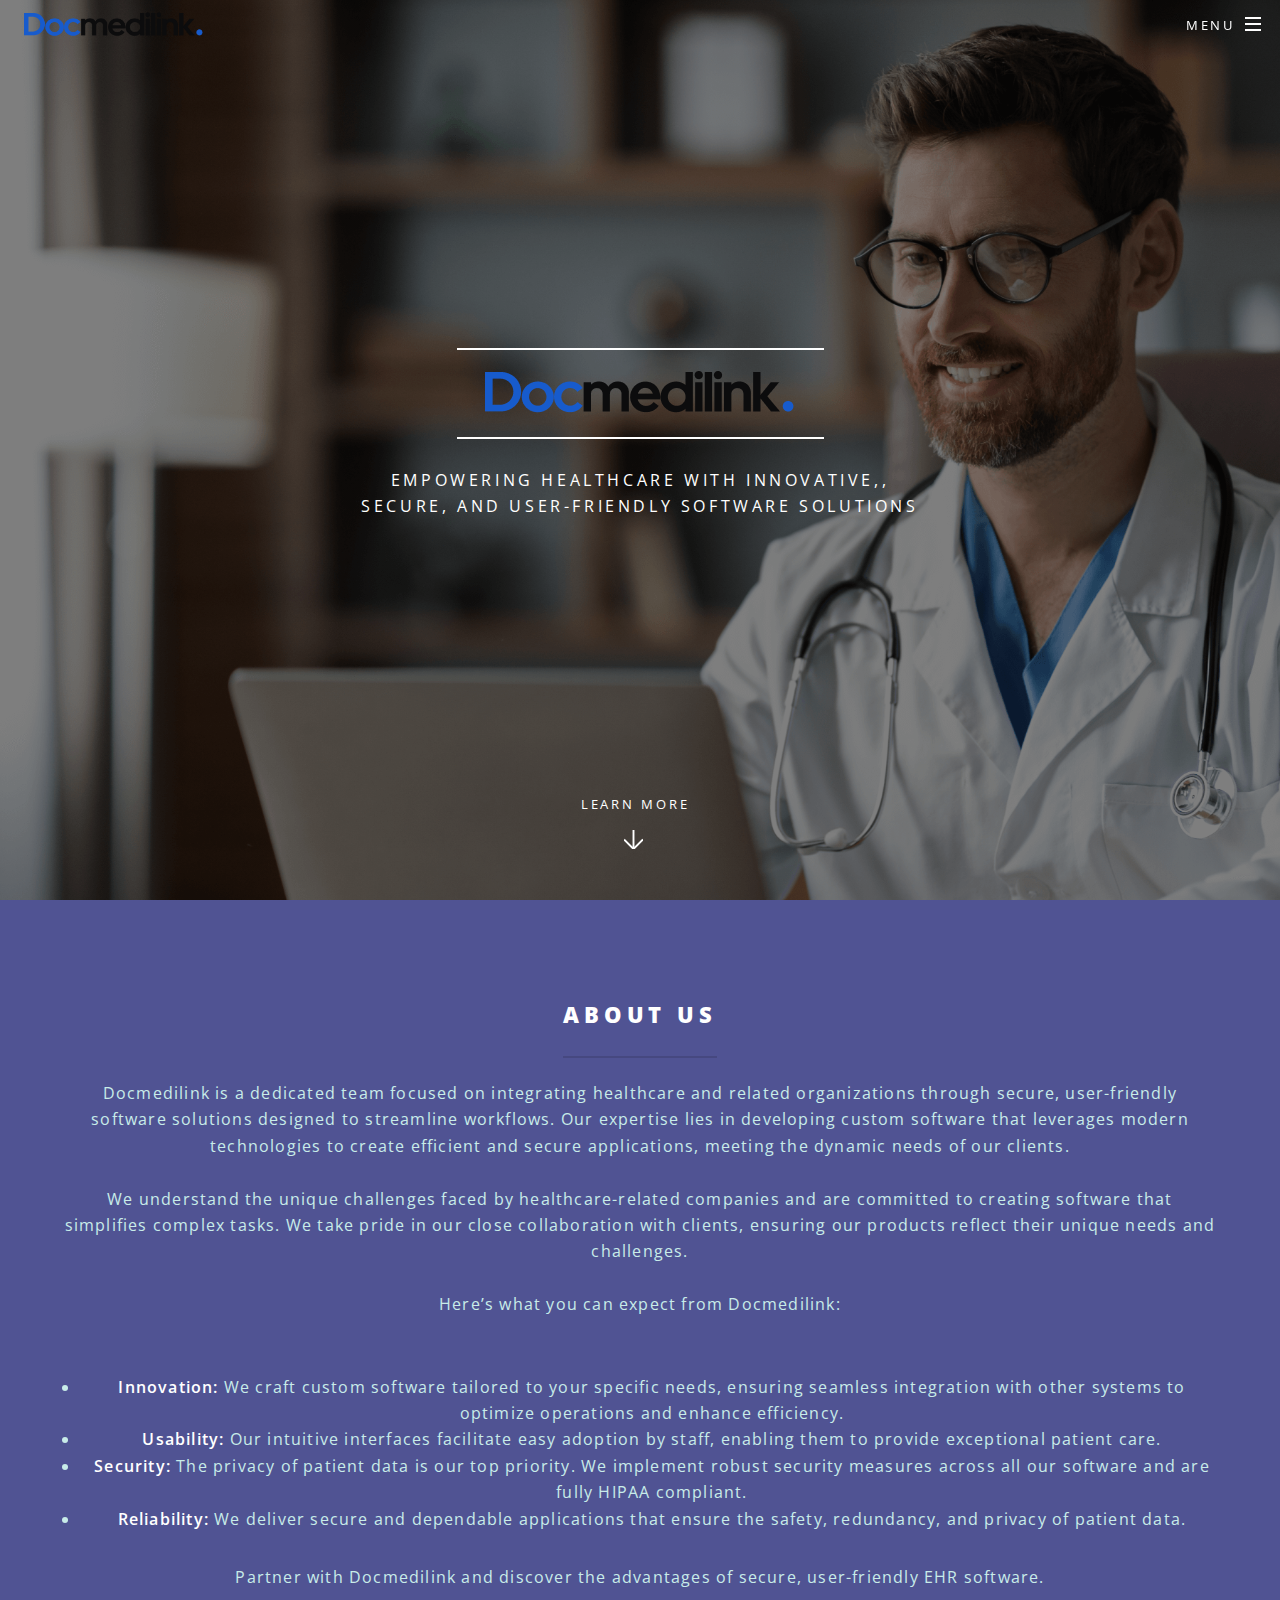
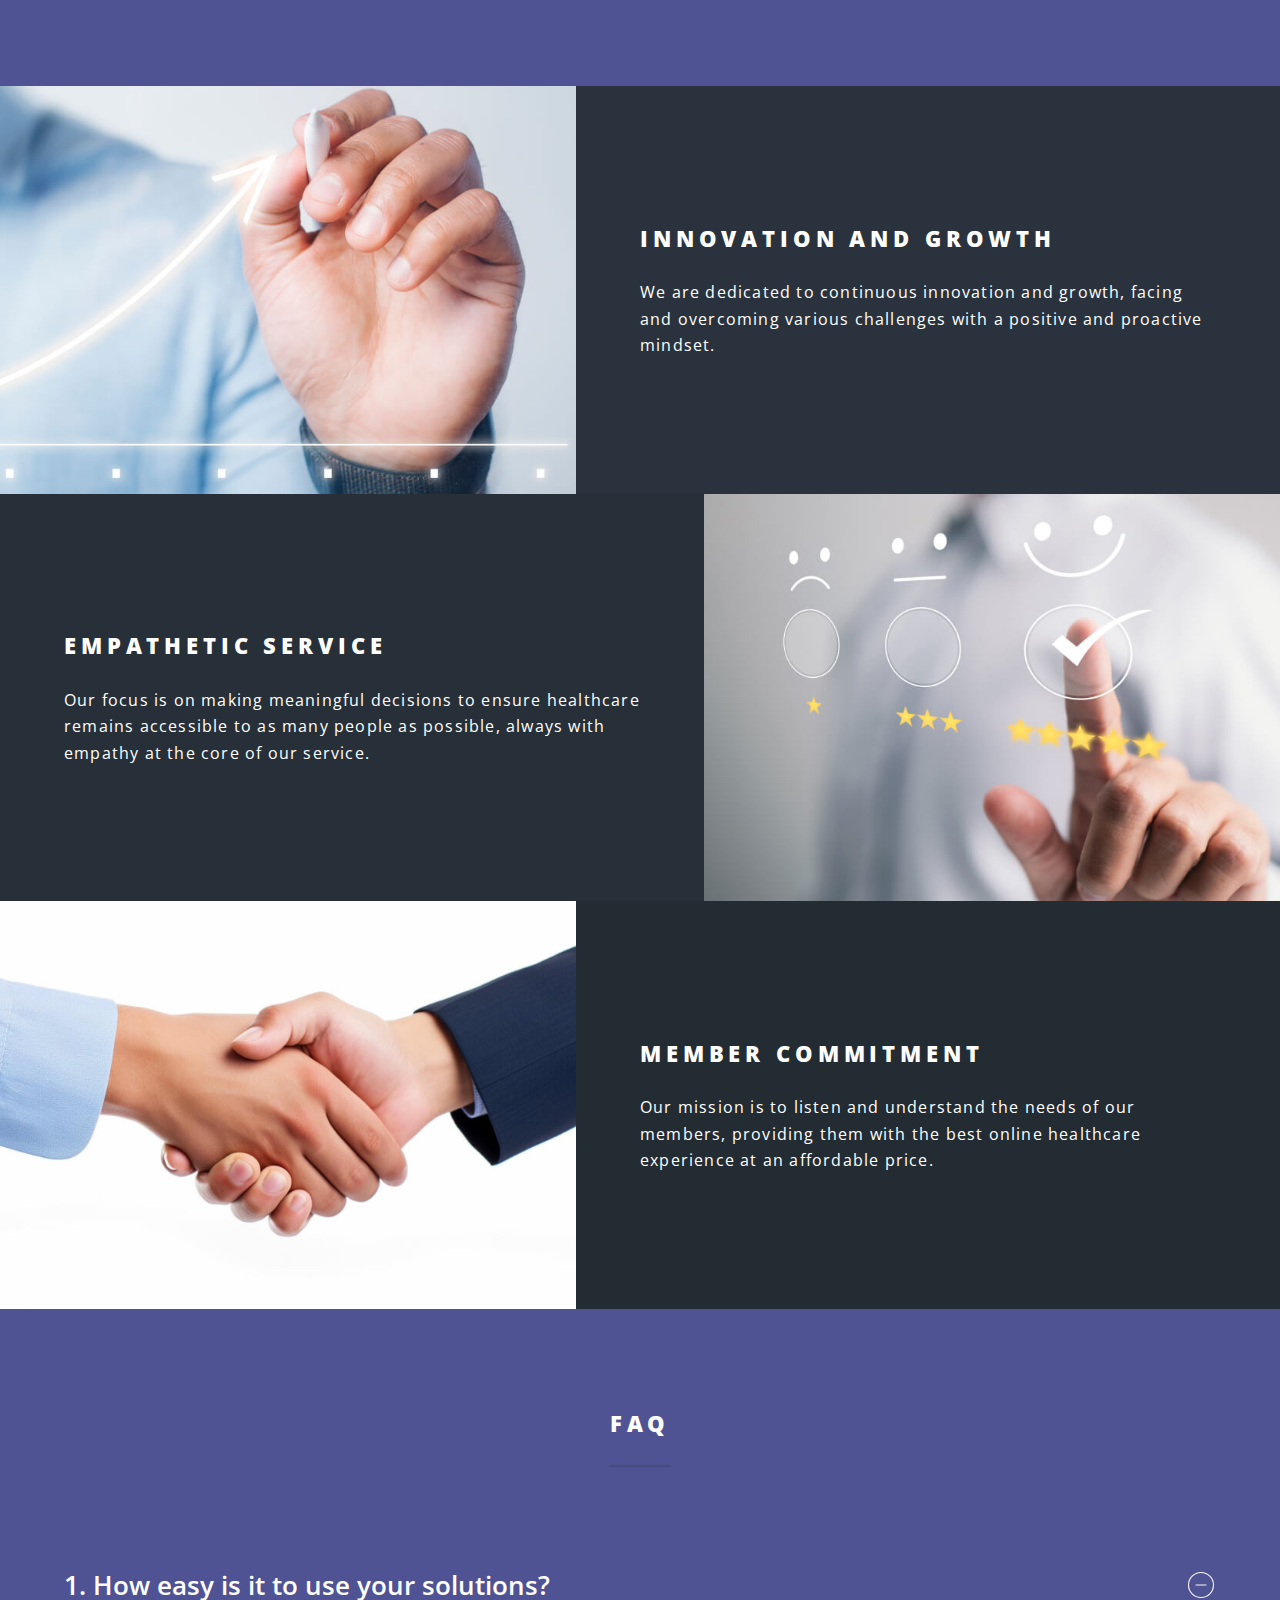
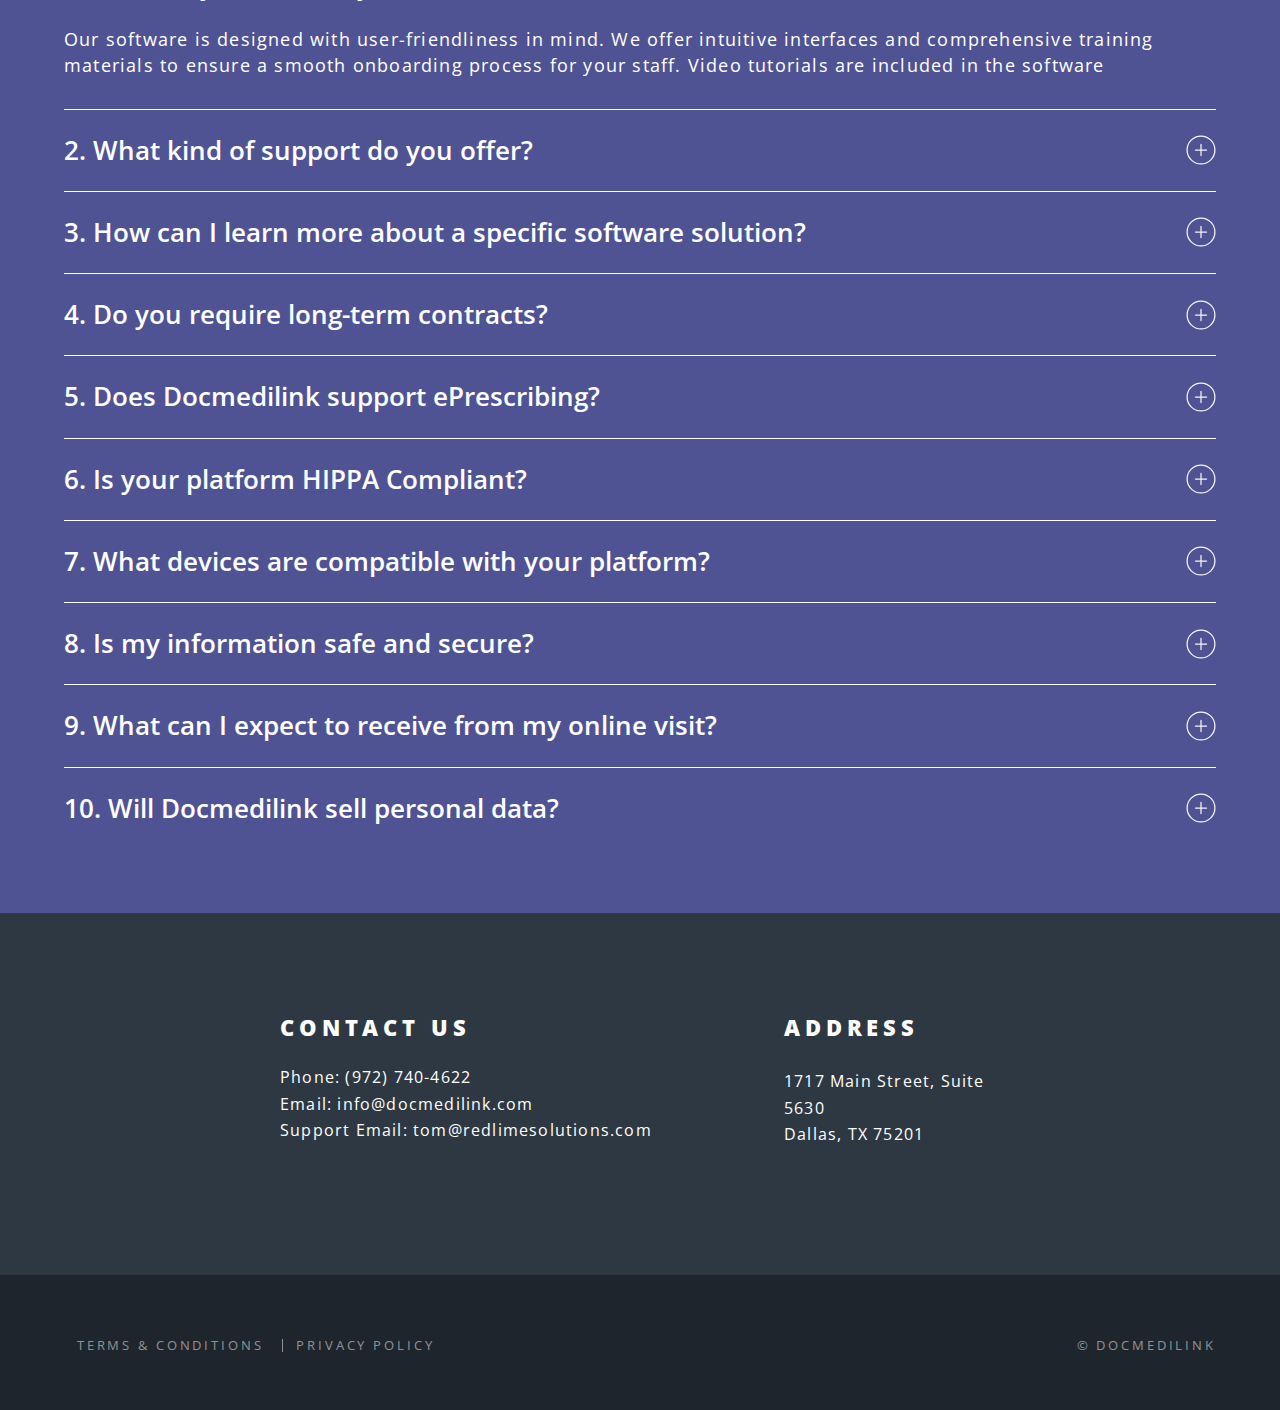
==== commit 918a5f61: "Done all tunning" ====
--- a/index.html
+++ b/index.html
@@ -81,7 +81,7 @@
 			<section id="banner">
 				<div class="inner">
 					<h2><img src="images/docmedilink-logo.png"></h2>
-					<p>Empowering healthcare with innovative,<br />secure, and user-friendly software solutions
+					<p>Empowering healthcare with innovative,,<br />secure, and user-friendly software solutions
 					</p>
 					<!-- <ul class="actions special">
 								<li><a href="#" class="button primary">Activate</a></li>
@@ -552,4 +552,4 @@
 
 	</body>
 
-</html>
+</html>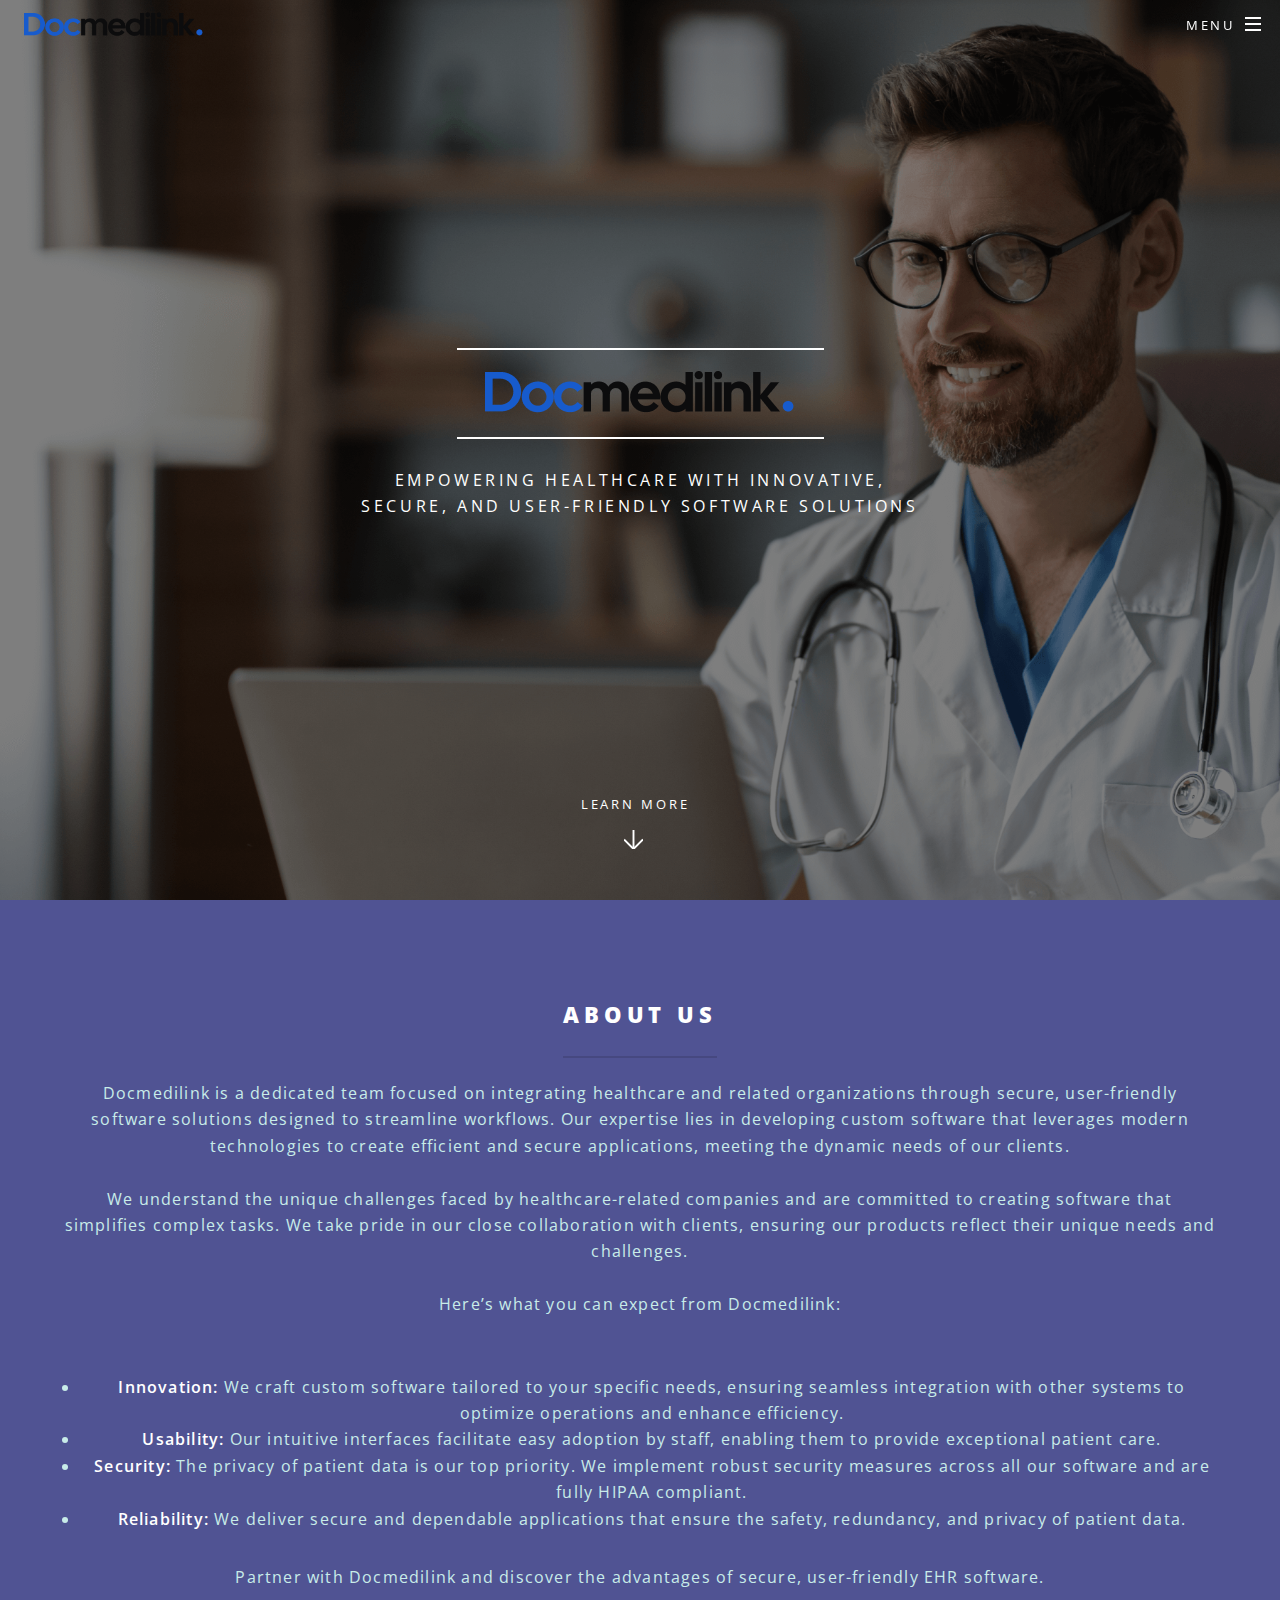
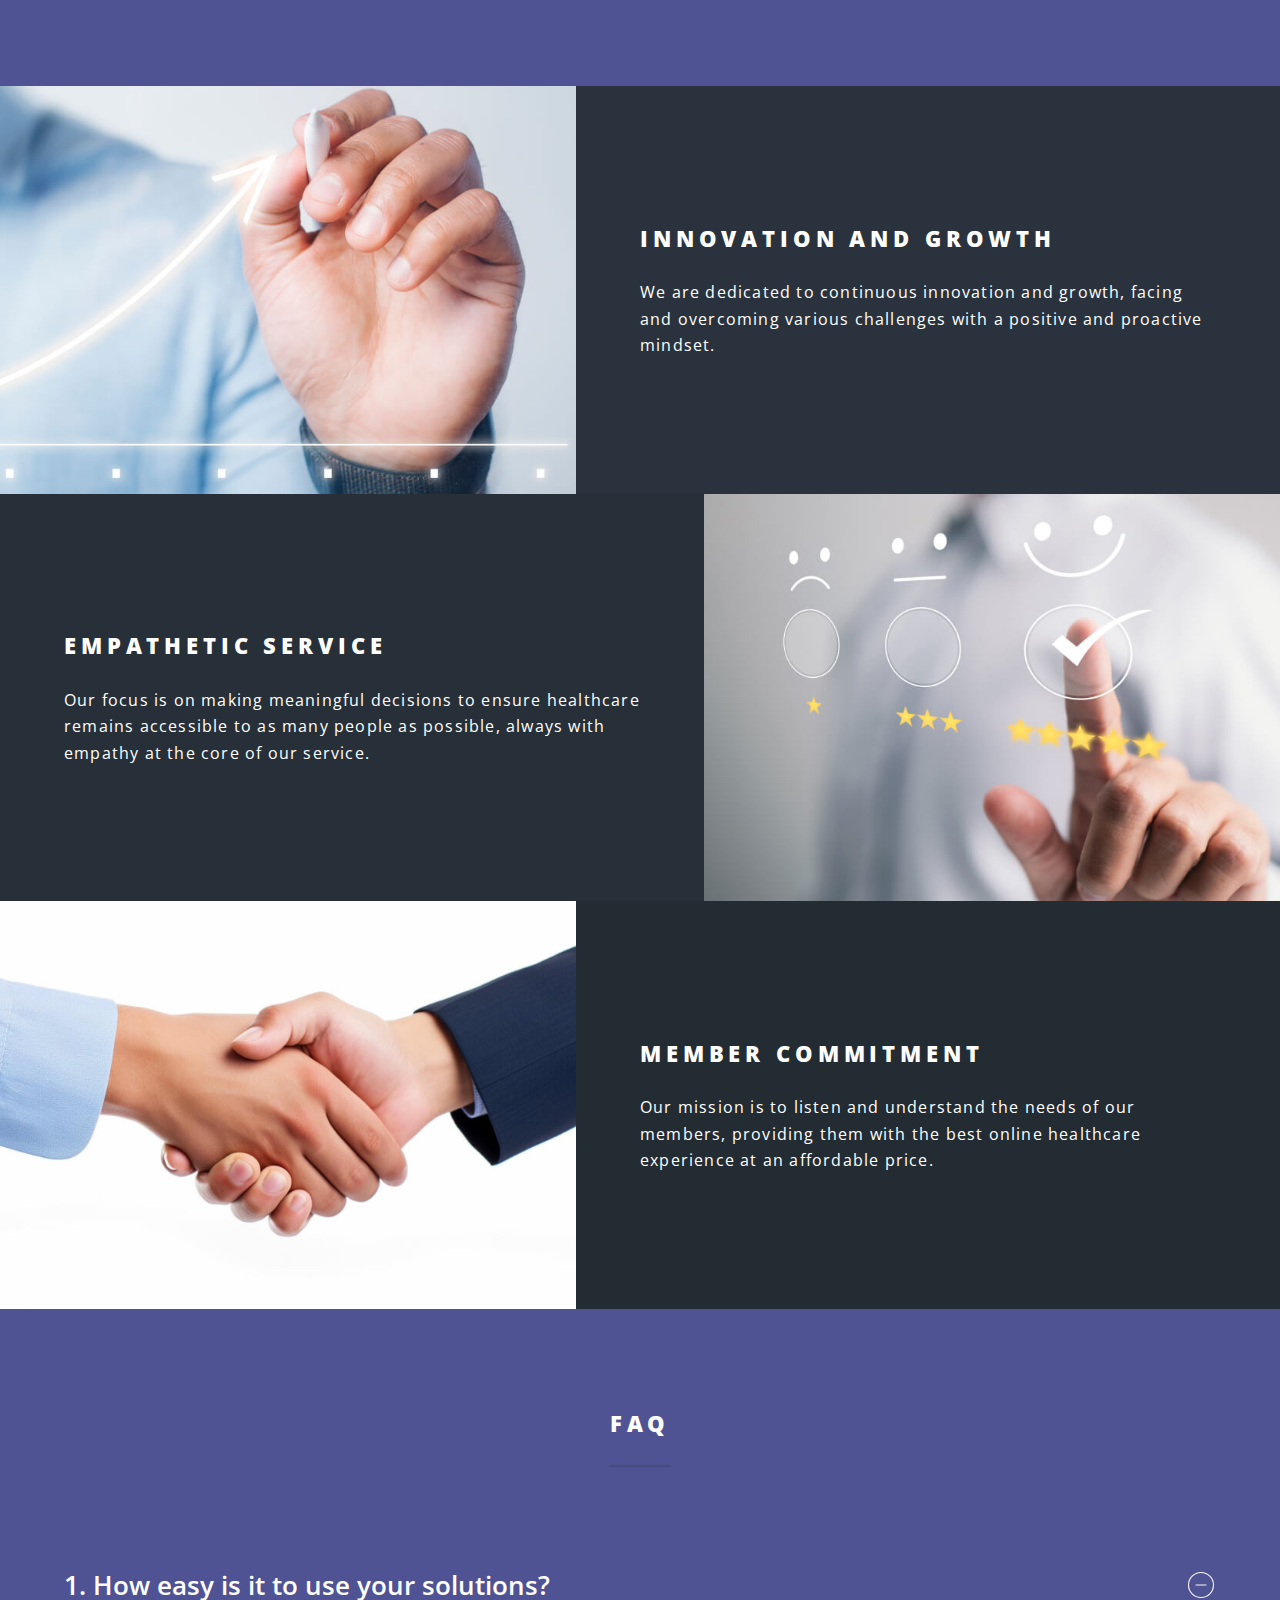
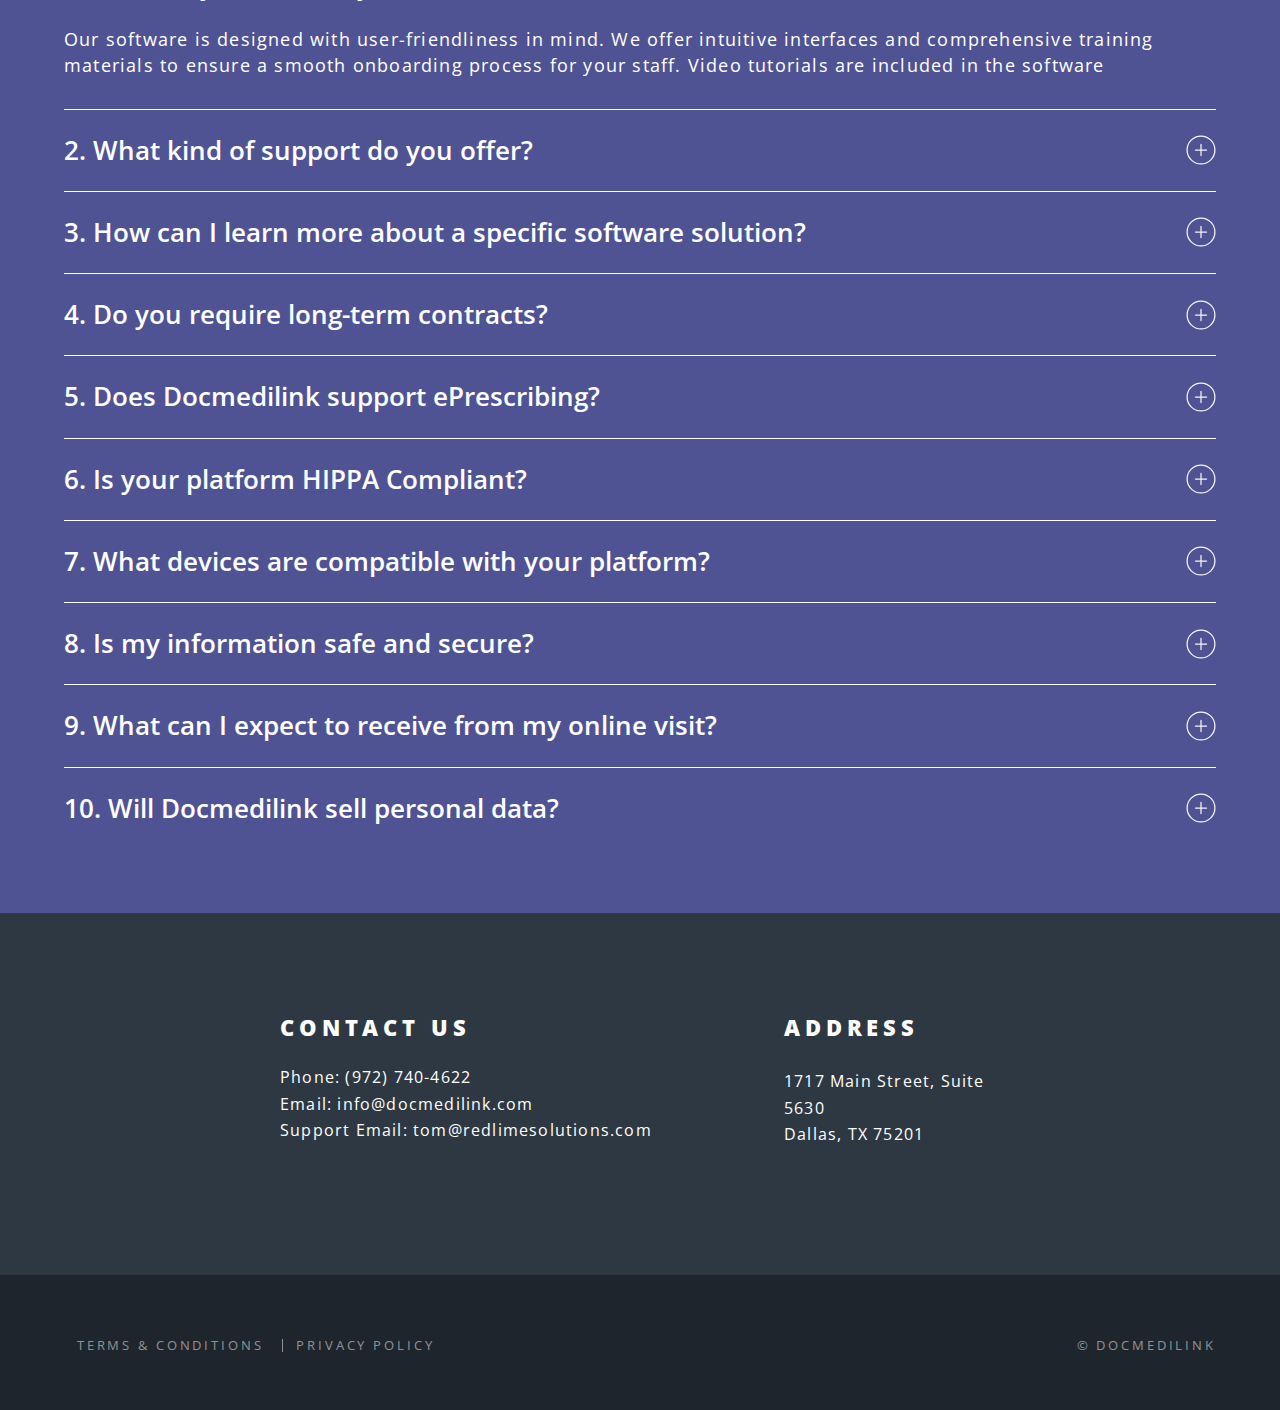
==== commit 84ea60e6: "Done all tunning" ====
--- a/index.html
+++ b/index.html
@@ -81,7 +81,7 @@
 			<section id="banner">
 				<div class="inner">
 					<h2><img src="images/docmedilink-logo.png"></h2>
-					<p>Empowering healthcare with innovative,,<br />secure, and user-friendly software solutions
+					<p>Empowering healthcare with innovative,<br />secure, and user-friendly software solutions
 					</p>
 					<!-- <ul class="actions special">
 								<li><a href="#" class="button primary">Activate</a></li>
